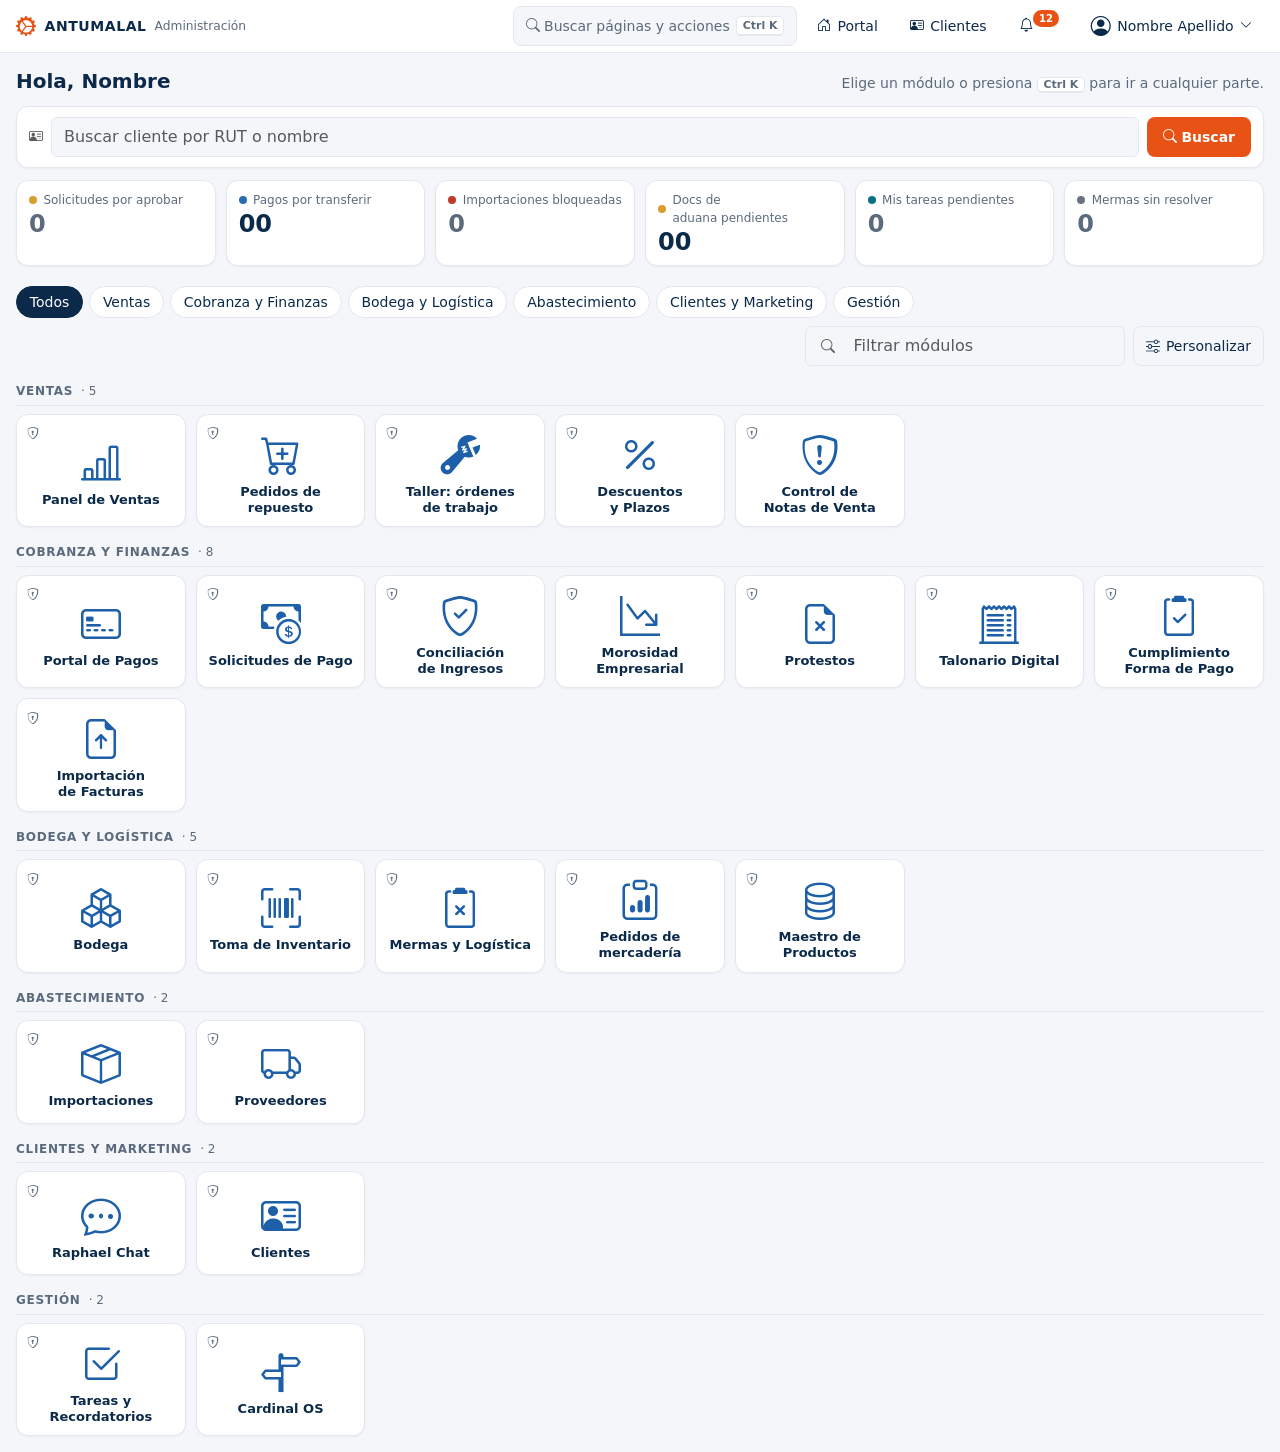
==== prototipo/index.html @ 9fba37b8 "Prototipo de rediseño del portal y prompt para desarrollo Co-Authored-By: Claude Sonnet 5.5 <noreply" ====
<!DOCTYPE html>
<html lang="es">
<head>
<meta charset="utf-8">
<meta name="viewport" content="width=device-width, initial-scale=1, viewport-fit=cover">
<meta name="theme-color" content="#0b2a4a">
<title>Portal · Propuesta de rediseño</title>
<link rel="stylesheet" href="https://cdn.jsdelivr.net/npm/bootstrap@5.3.3/dist/css/bootstrap.min.css">
<link rel="stylesheet" href="https://cdn.jsdelivr.net/npm/bootstrap-icons@1.11.3/font/bootstrap-icons.min.css">
<style>
/* ============ Tokens ============ */
:root{
  --ant-navy:#0b2a4a;        /* texto fuerte / marca */
  --ant-blue:#1d5fa8;        /* iconos de módulo y enlaces */
  --ant-accent:#e85215;      /* única acción primaria (naranja de la casa) */
  --ant-bg:#f4f6f9;
  --ant-surface:#fff;
  --ant-line:#e3e8ee;
  --ant-muted:#5b6b7d;
  --ant-r-s:8px; --ant-r-m:12px;
  --ant-shadow:0 1px 2px rgba(11,42,74,.05);
  --ant-shadow-hover:0 4px 14px rgba(11,42,74,.10);
}
@media (prefers-color-scheme:dark){
  :root:not([data-bs-theme="light"]){
    --ant-navy:#e8eef6; --ant-blue:#6aa8ee; --ant-bg:#0a1626; --ant-surface:#10233a;
    --ant-line:#1f3550; --ant-muted:#93a6bc; --ant-shadow:none; --ant-shadow-hover:0 4px 14px rgba(0,0,0,.4);
  }
}
html{color-scheme:light dark}
body{background:var(--ant-bg);color:var(--ant-navy);font-size:14px;
  padding-inline:env(safe-area-inset-left) env(safe-area-inset-right);
  padding-bottom:env(safe-area-inset-bottom)}
h1,h2,h3,.titulo{text-wrap:balance}
p{text-wrap:pretty}
.num,.kpi-valor,td.num,th.num{font-variant-numeric:tabular-nums}
a{color:var(--ant-blue)}

/* ============ Header (claro y bajo, sin bloque oscuro gigante) ============ */
.top{position:sticky;top:0;z-index:30;background:var(--ant-surface);border-bottom:1px solid var(--ant-line);
  padding-top:env(safe-area-inset-top)}
.top-in{display:flex;align-items:center;gap:.5rem;height:52px;max-width:1280px;margin:auto;padding-inline:16px}
.marca{font-weight:800;letter-spacing:.04em;color:var(--ant-navy);text-decoration:none;display:flex;align-items:center;gap:.5rem}
.marca i{color:var(--ant-accent);font-size:1.25rem}
.marca small{font-weight:500;letter-spacing:0;color:var(--ant-muted)}
.btn-ghost,.btn-accent{white-space:nowrap}
.btn-ghost{display:inline-flex;align-items:center;gap:.4rem;min-height:40px;padding:0 .75rem;border:0;background:transparent;
  color:var(--ant-navy);border-radius:var(--ant-r-s);text-decoration:none;font-weight:500}
.btn-ghost:hover{background:color-mix(in srgb,var(--ant-blue) 10%,transparent)}
.btn-borde{border:1px solid var(--ant-line)}
.btn-cmd{border:1px solid var(--ant-line);color:var(--ant-muted);background:var(--ant-bg);min-width:200px;justify-content:space-between}
kbd{background:var(--ant-surface);color:var(--ant-muted);border:1px solid var(--ant-line);border-bottom-width:2px;
  border-radius:5px;padding:0 .35rem;font:600 11px/1.6 system-ui;box-shadow:none}
.badge-n{background:var(--ant-accent);color:#fff;border-radius:99px;font-size:10px;font-weight:700;padding:1px 6px;margin-left:-6px;position:relative;top:-8px}

.wrap{max-width:1280px;margin:auto;padding:16px}
.saludo{display:flex;flex-wrap:wrap;align-items:baseline;justify-content:space-between;gap:.5rem;margin-bottom:12px}
.saludo h1{font-size:1.25rem;font-weight:700;margin:0}
.saludo p{margin:0;color:var(--ant-muted)}

/* ============ Superficies ============ */
.panel{background:var(--ant-surface);border:1px solid var(--ant-line);border-radius:var(--ant-r-m);box-shadow:var(--ant-shadow)}
.buscador{display:flex;gap:.5rem;padding:10px 12px;align-items:center}
.buscador .form-control,.campo{border:1px solid var(--ant-line);background:var(--ant-bg);color:var(--ant-navy);min-height:40px;box-shadow:none}
.btn-accent{background:var(--ant-accent);border:0;color:#fff;font-weight:600;min-height:40px;padding:0 1rem;border-radius:var(--ant-r-s)}
.btn-accent:hover{filter:brightness(.93);color:#fff}
.btn-accent:disabled{opacity:.6}

/* ============ KPI compactos ============ */
.kpis{display:grid;grid-template-columns:repeat(auto-fit,minmax(150px,1fr));gap:10px;margin:12px 0 20px}
.kpi{padding:10px 12px;display:flex;flex-direction:column;gap:2px;text-decoration:none;color:inherit}
a.kpi:hover{box-shadow:var(--ant-shadow-hover)}
.kpi-t{font-size:12px;color:var(--ant-muted);display:flex;align-items:center;gap:.4rem;text-wrap:balance}
.kpi-t::before{content:"";width:8px;height:8px;border-radius:50%;background:var(--c,var(--ant-blue));flex:none}
.kpi-valor{font-size:1.5rem;font-weight:700;line-height:1.1}
.kpi.cero .kpi-valor{color:var(--ant-muted);font-weight:600}

/* ============ Módulos agrupados ============ */
.mod-barra{display:flex;flex-wrap:wrap;gap:.5rem;align-items:center;justify-content:space-between;margin-bottom:8px}
.chips{display:flex;gap:6px;flex-wrap:wrap}
.chip{border:1px solid var(--ant-line);background:var(--ant-surface);color:var(--ant-navy);border-radius:99px;min-height:32px;padding:0 .8rem;font-weight:500}
.chip[aria-pressed="true"]{background:var(--ant-navy);color:var(--ant-surface);border-color:var(--ant-navy)}
.grupo{margin-top:18px}
.grupo-h{display:flex;align-items:center;gap:.5rem;font-size:12px;font-weight:700;letter-spacing:.06em;text-transform:uppercase;
  color:var(--ant-muted);margin:0 0 8px;padding-bottom:6px;border-bottom:1px solid var(--ant-line)}
.grupo-h .n{font-weight:500;letter-spacing:0;text-transform:none}
.grid-mod{display:grid;grid-template-columns:repeat(auto-fill,minmax(148px,1fr));gap:10px}
.mod{position:relative;background:var(--ant-surface);border:1px solid var(--ant-line);border-radius:var(--ant-r-m);
  corner-shape:squircle;
  min-height:104px;display:flex;flex-direction:column;align-items:center;justify-content:center;gap:8px;padding:12px 10px 10px;
  text-align:center;box-shadow:var(--ant-shadow);transition:box-shadow .18s,border-color .18s,transform .18s}
.mod:hover,.mod:focus-within{box-shadow:var(--ant-shadow-hover);border-color:color-mix(in srgb,var(--ant-blue) 40%,var(--ant-line))}
.mod:hover{transform:translateY(-1px)}
.mod-icono{font-size:2.5rem;line-height:1;color:var(--ant-blue)}   /* sin fondo azul: el icono ES el color */
.mod-nombre{font-weight:600;font-size:13px;line-height:1.25;color:var(--ant-navy);text-decoration:none;text-wrap:balance}
.mod-nombre::after{content:"";position:absolute;inset:0;border-radius:inherit}  /* toda la tarjeta es enlace */
.mod-nivel,.mod-fijo{position:absolute;top:10px;left:10px;font-size:12px;color:var(--ant-muted)}
.mod-fijo{color:var(--ant-accent)}
.mod-mas{position:absolute;top:0;right:0;z-index:2;min-width:44px;min-height:44px;display:grid;place-items:center;border:0;background:none;
  color:var(--ant-muted);border-radius:var(--ant-r-s);opacity:0;transition:opacity .15s}
.mod:hover .mod-mas,.mod:focus-within .mod-mas,.mod-mas[aria-expanded="true"]{opacity:1}
@media (hover:none){.mod-mas{opacity:1}}
.mod-mas:hover{background:color-mix(in srgb,var(--ant-blue) 10%,transparent);color:var(--ant-navy)}
.dropdown-menu{--bs-dropdown-border-color:var(--ant-line);--bs-dropdown-bg:var(--ant-surface);--bs-dropdown-link-color:var(--ant-navy);
  --bs-dropdown-link-hover-bg:color-mix(in srgb,var(--ant-blue) 10%,transparent);--bs-dropdown-link-hover-color:var(--ant-navy);
  --bs-dropdown-border-radius:var(--ant-r-m);--bs-dropdown-padding-y:.35rem;font-size:13px;box-shadow:var(--ant-shadow-hover)}
.dropdown-item{display:flex;align-items:center;gap:.5rem;min-height:36px;border-radius:6px;margin-inline:.25rem;width:auto}
.dropdown-item i{color:var(--ant-blue)}
.sin-res{padding:24px;text-align:center;color:var(--ant-muted)}

/* ============ Pantalla interna (Panel de ventas) ============ */
.shell{display:grid;grid-template-columns:232px minmax(0,1fr);gap:16px;align-items:start}
.lateral{position:sticky;top:68px;padding:8px;max-height:calc(100vh - 84px);overflow:auto}
.lateral details{border-bottom:1px solid var(--ant-line);padding:2px 0}
.lateral details:last-child{border:0}
.lateral summary{list-style:none;cursor:pointer;display:flex;align-items:center;justify-content:space-between;min-height:36px;padding:0 8px;
  font-size:11px;font-weight:700;letter-spacing:.06em;text-transform:uppercase;color:var(--ant-muted);border-radius:6px}
.lateral summary::-webkit-details-marker{display:none}
.lateral summary::after{content:"\F282";font-family:bootstrap-icons;transition:transform .2s}
.lateral details[open] summary::after{transform:rotate(180deg)}
.lateral a{display:flex;align-items:center;gap:.5rem;min-height:36px;padding:0 8px;border-radius:6px;color:var(--ant-navy);text-decoration:none}
.lateral a i{color:var(--ant-blue)}
.lateral a:hover{background:color-mix(in srgb,var(--ant-blue) 8%,transparent)}
.lateral a[aria-current="page"]{background:color-mix(in srgb,var(--ant-blue) 14%,transparent);font-weight:600}
.migas{display:flex;align-items:center;gap:.4rem;color:var(--ant-muted);font-size:13px;margin-bottom:8px}
.pestanas{display:flex;gap:2px;border-bottom:1px solid var(--ant-line);margin-bottom:12px;align-items:center}  /* sin scroll lateral: lo que no cabe va a "Más" */
.pestanas a,.pestanas button{border:0;background:none;padding:0 .9rem;min-height:40px;display:flex;align-items:center;color:var(--ant-muted);
  text-decoration:none;font-weight:500;border-bottom:2px solid transparent;margin-bottom:-1px}
.pestanas a[aria-current="page"]{color:var(--ant-navy);border-color:var(--ant-accent);font-weight:600}
.filtros{display:grid;grid-template-columns:repeat(auto-fit,minmax(150px,1fr));gap:10px;padding:12px;margin-bottom:12px}
.filtros label{font-size:12px;color:var(--ant-muted);margin-bottom:2px}
.filtros .form-select{min-height:38px;border-color:var(--ant-line);background-color:var(--ant-bg);color:var(--ant-navy);box-shadow:none;font-size:13px}
.tabla-wrap{overflow:auto}
table.t{width:100%;border-collapse:collapse}
.t th{font-size:11px;letter-spacing:.05em;text-transform:uppercase;color:var(--ant-muted);font-weight:600;padding:10px 12px;
  border-bottom:1px solid var(--ant-line);white-space:nowrap;background:var(--ant-surface)}
.t td{padding:10px 12px;border-bottom:1px solid var(--ant-line)}
.t tr:last-child td{border:0}
.t .num{text-align:right}
.estado{font-size:12px;font-weight:600;padding:2px 8px;border-radius:99px;background:color-mix(in srgb,var(--c) 14%,transparent);color:var(--c)}

/* ============ Skeleton (solo si tarda >300 ms; misma tabla, mismas columnas) ============ */
.sk-b{height:1em;border-radius:6px;background:linear-gradient(90deg,var(--ant-line),color-mix(in srgb,var(--ant-line) 50%,var(--ant-surface)),var(--ant-line));
  background-size:200% 100%;animation:sk 1.2s linear infinite}
@keyframes sk{to{background-position:-200% 0}}

/* ============ Command menu ============ */
dialog.cmd{border:1px solid var(--ant-line);border-radius:var(--ant-r-m);padding:0;width:min(560px,calc(100vw - 24px));margin:12vh auto 0;
  background:var(--ant-surface);color:var(--ant-navy);box-shadow:0 20px 60px rgba(0,0,0,.25)}
dialog.cmd::backdrop{background:rgba(5,15,28,.45)}
.cmd input{width:100%;border:0;border-bottom:1px solid var(--ant-line);padding:14px 16px;font-size:15px;background:transparent;color:inherit;outline:none}
.cmd ul{list-style:none;margin:0;padding:6px;max-height:50vh;overflow:auto}
.cmd li{display:flex;align-items:center;gap:.6rem;min-height:40px;padding:0 10px;border-radius:8px;cursor:pointer}
.cmd li i{color:var(--ant-blue);font-size:1.1rem}
.cmd li small{margin-left:auto;color:var(--ant-muted)}
.cmd li[aria-selected="true"]{background:color-mix(in srgb,var(--ant-blue) 14%,transparent)}
.cmd-pie{display:flex;gap:12px;padding:8px 14px;border-top:1px solid var(--ant-line);color:var(--ant-muted);font-size:12px}

/* ============ Toast con deshacer ============ */
#toasts{position:fixed;left:50%;transform:translateX(-50%);bottom:calc(16px + env(safe-area-inset-bottom));z-index:60;display:grid;gap:8px}
.toast-u{display:flex;align-items:center;gap:12px;background:#0b2a4a;color:#fff;padding:8px 8px 8px 16px;border-radius:var(--ant-r-m);
  box-shadow:0 8px 24px rgba(0,0,0,.25);animation:in .2s ease-out}
.toast-u button{border:0;background:none;color:#ffb48f;font-weight:700;min-height:40px;padding:0 .8rem;border-radius:8px}
.toast-u button:hover{background:rgba(255,255,255,.1)}
@keyframes in{from{opacity:0;transform:translateY(8px)}}

.vista[hidden]{display:none}
@view-transition{navigation:auto}
::view-transition-group(*){animation-duration:.2s}
:focus-visible{outline:3px solid color-mix(in srgb,var(--ant-accent) 70%,transparent);outline-offset:2px}
.skip{position:absolute;left:-999px}.skip:focus{left:8px;top:8px;z-index:99;background:#fff;padding:8px}

@media (max-width:860px){
  .shell{grid-template-columns:1fr}
  .lateral{position:static;max-height:none}
  .btn-cmd{min-width:0}.btn-cmd .txt,.btn-cmd kbd,.hide-sm,.solo-desk{display:none}
  .top-in{gap:0;padding-inline:8px}.btn-ghost{padding:0 .6rem}
}
@media (prefers-reduced-motion:reduce){
  *,*::before,*::after{animation:none!important;transition:none!important}
  ::view-transition-group(*),::view-transition-old(*),::view-transition-new(*){animation:none!important}
}
</style>
</head>
<body>
<a class="skip" href="#main">Saltar al contenido</a>

<header class="top">
  <div class="top-in">
    <a class="marca" href="#portal" data-ir="portal"><i class="bi bi-gear-wide-connected"></i> ANTUMALAL <small class="hide-sm">Administración</small></a>
    <span class="flex-grow-1"></span>
    <button class="btn-ghost btn-cmd" id="abrirCmd" aria-haspopup="dialog">
      <span><i class="bi bi-search"></i> <span class="txt">Buscar páginas y acciones</span></span>
      <kbd data-atajo="K"></kbd>
    </button>
    <a class="btn-ghost solo-desk" href="#portal" data-ir="portal" title="Portal"><i class="bi bi-house-door"></i><span class="hide-sm">Portal</span></a>
    <a class="btn-ghost" href="#clientes" data-ir="clientes" title="Clientes"><i class="bi bi-person-vcard"></i><span class="hide-sm">Clientes</span></a>
    <button class="btn-ghost" aria-label="Notificaciones, 12 sin leer"><i class="bi bi-bell"></i><span class="badge-n">12</span></button>
    <div class="dropdown">
      <button class="btn-ghost" data-bs-toggle="dropdown" aria-label="Menú de usuario"><i class="bi bi-person-circle fs-5"></i><span class="hide-sm">Nombre Apellido</span><i class="bi bi-chevron-down small"></i></button>
      <ul class="dropdown-menu dropdown-menu-end">
        <li><a class="dropdown-item" href="#"><i class="bi bi-sliders"></i>Personalizar portal</a></li>
        <li><a class="dropdown-item" href="#"><i class="bi bi-question-circle"></i>Guía</a></li>
        <li><hr class="dropdown-divider"></li>
        <li><a class="dropdown-item" href="#"><i class="bi bi-box-arrow-right"></i>Cerrar sesión</a></li>
      </ul>
    </div>
  </div>
</header>

<main id="main" class="wrap">

<!-- =================== VISTA 1: PORTAL =================== -->
<section class="vista" id="v-portal" aria-label="Portal">
  <div class="saludo">
    <h1>Hola, Nombre</h1>
    <p class="hide-sm">Elige un módulo o presiona <kbd data-atajo="K"></kbd> para ir a cualquier parte.</p>
  </div>

  <form class="panel buscador" role="search" id="formCliente">
    <i class="bi bi-person-vcard text-muted"></i>
    <input class="form-control" type="search" placeholder="Buscar cliente por RUT o nombre" aria-label="Buscar cliente" autocomplete="off">
    <button class="btn-accent" type="submit"><i class="bi bi-search me-1"></i>Buscar</button>
  </form>

  <div class="kpis" aria-label="Pendientes del día">
    <a class="panel kpi cero" href="#" style="--c:#d69e2e"><span class="kpi-t">Solicitudes por aprobar</span><span class="kpi-valor num">0</span></a>
    <a class="panel kpi" href="#" style="--c:#2b6cb0"><span class="kpi-t">Pagos por transferir</span><span class="kpi-valor num">00</span></a>
    <a class="panel kpi cero" href="#" style="--c:#c0392b"><span class="kpi-t">Importaciones bloqueadas</span><span class="kpi-valor num">0</span></a>
    <a class="panel kpi" href="#" style="--c:#d69e2e"><span class="kpi-t">Docs de aduana pendientes</span><span class="kpi-valor num">00</span></a>
    <a class="panel kpi cero" href="#" style="--c:#0b7285"><span class="kpi-t">Mis tareas pendientes</span><span class="kpi-valor num">0</span></a>
    <a class="panel kpi cero" href="#" style="--c:#6b7280"><span class="kpi-t">Mermas sin resolver</span><span class="kpi-valor num">0</span></a>
  </div>

  <div class="mod-barra">
    <div class="chips" id="chips" role="group" aria-label="Filtrar por área"></div>
    <div class="d-flex gap-2 flex-grow-1 justify-content-end">
      <div class="position-relative" style="max-width:320px;flex:1">
        <i class="bi bi-search position-absolute top-50 translate-middle-y ms-3 text-muted"></i>
        <input id="qMod" type="search" class="form-control campo ps-5" placeholder="Filtrar módulos" aria-label="Filtrar módulos">
      </div>
      <button class="btn-ghost btn-borde"><i class="bi bi-sliders"></i><span class="hide-sm">Personalizar</span></button>
    </div>
  </div>
  <div id="grupos"></div>
  <p class="sin-res" id="sinRes" hidden>Ningún módulo coincide con tu búsqueda.</p>
</section>

<!-- =================== VISTA 2: PANEL DE VENTAS =================== -->
<section class="vista" id="v-ventas" aria-label="Panel de Ventas" hidden>
  <div class="shell">
    <nav class="panel lateral" aria-label="Pantallas de Ventas">
      <details open><summary>Vista</summary>
        <a href="#ventas" aria-current="page"><i class="bi bi-globe2"></i>Toda la empresa</a>
        <a href="#ventas"><i class="bi bi-truck"></i>Distribución</a>
        <a href="#ventas"><i class="bi bi-wrench"></i>Servicio</a>
      </details>
      <details open><summary>Seguimiento</summary>
        <a href="#ventas"><i class="bi bi-bar-chart-line"></i>Panel</a>
        <a href="#ventas"><i class="bi bi-flag"></i>Metas</a>
        <a href="#ventas"><i class="bi bi-lightning-charge"></i>Hoy</a>
        <a href="#ventas"><i class="bi bi-trophy"></i>Ranking de vendedores</a>
      </details>
      <details><summary>Análisis</summary>
        <a href="#ventas"><i class="bi bi-tags"></i>Marcas y familias</a>
        <a href="#ventas"><i class="bi bi-calendar3"></i>Mes a mes</a>
        <a href="#ventas"><i class="bi bi-droplet"></i>Lubricantes (litros)</a>
        <a href="#ventas"><i class="bi bi-list-ul"></i>Listado de productos</a>
      </details>
      <details><summary>Control</summary>
        <a href="#ventas"><i class="bi bi-calculator"></i>Cuadratura</a>
        <a href="#ventas"><i class="bi bi-receipt"></i>Facturas de servicio</a>
        <a href="#ventas"><i class="bi bi-file-earmark-text"></i>Informes diarios</a>
      </details>
      <details><summary>Administración</summary>
        <a href="#ventas"><i class="bi bi-bullseye"></i>Configurar metas</a>
        <a href="#ventas"><i class="bi bi-award"></i>Bonos por categoría</a>
      </details>
    </nav>

    <div>
      <div class="migas"><a href="#portal" data-ir="portal">Portal</a><i class="bi bi-chevron-right small"></i><span>Ventas</span><i class="bi bi-chevron-right small"></i><strong>Panel</strong></div>
      <div class="d-flex flex-wrap align-items-center justify-content-between gap-2 mb-2">
        <h1 class="h4 m-0">Panel de Ventas</h1>
        <div class="d-flex gap-2">
          <button class="btn-ghost btn-borde" id="btnRecargar"><i class="bi bi-arrow-repeat"></i>Actualizar</button>
          <button class="btn-ghost btn-borde"><i class="bi bi-download"></i>Exportar</button>
        </div>
      </div>
      <nav class="pestanas" aria-label="Secciones">
        <a href="#ventas" aria-current="page">Resumen</a><a href="#ventas">Por vendedor</a><a href="#ventas">Por sucursal</a>
        <div class="dropdown">
          <button data-bs-toggle="dropdown" aria-expanded="false">Más <i class="bi bi-chevron-down ms-1 small"></i></button>
          <ul class="dropdown-menu"><li><a class="dropdown-item" href="#">Mes a mes</a></li><li><a class="dropdown-item" href="#">Marcas</a></li><li><a class="dropdown-item" href="#">Informes</a></li></ul>
        </div>
      </nav>

      <form class="panel filtros" onsubmit="return false">
        <div><label for="f1">Año</label><select id="f1" class="form-select"><option>2026</option></select></div>
        <div><label for="f2">Mes</label><select id="f2" class="form-select"><option>Mes</option></select></div>
        <div><label for="f3">Sucursal</label><select id="f3" class="form-select"><option>Todas</option></select></div>
        <div><label for="f4">Vendedor</label><select id="f4" class="form-select"><option>Todos</option></select></div>
      </form>

      <div class="kpis" style="margin-top:0">
        <div class="panel kpi" style="--c:#2b6cb0"><span class="kpi-t">Venta del mes</span><span class="kpi-valor num">$ 000.000.000</span></div>
        <div class="panel kpi" style="--c:#198754"><span class="kpi-t">Meta cumplida</span><span class="kpi-valor num">00,0 %</span></div>
        <div class="panel kpi" style="--c:#d69e2e"><span class="kpi-t">Documentos</span><span class="kpi-valor num">0.000</span></div>
        <div class="panel kpi" style="--c:#6b7280"><span class="kpi-t">Ticket promedio</span><span class="kpi-valor num">$ 000.000</span></div>
      </div>

      <div class="panel tabla-wrap" id="tablaVentas" aria-busy="false">
        <table class="t">
          <caption class="visually-hidden">Ventas por vendedor (datos de ejemplo)</caption>
          <thead><tr><th scope="col">Vendedor</th><th scope="col">Sucursal</th><th scope="col">Estado</th><th class="num" scope="col">Venta</th><th class="num" scope="col">Meta</th><th class="num" scope="col">Cumpl.</th><th scope="col"><span class="visually-hidden">Acciones</span></th></tr></thead>
          <tbody id="tbody"></tbody>
        </table>
      </div>
    </div>
  </div>
</section>

<!-- =================== VISTA 3: CLIENTES (referencia) =================== -->
<section class="vista" id="v-clientes" hidden>
  <div class="migas"><a href="#portal" data-ir="portal">Portal</a><i class="bi bi-chevron-right small"></i><strong>Clientes</strong></div>
  <h1 class="h4">Clientes</h1>
  <p class="text-muted">Pantalla de referencia: aplicaría los mismos patrones (filtros en una fila, tabla con números tabulares, menú «Más», skeleton).</p>
</section>
</main>

<dialog class="cmd" id="cmd" aria-label="Buscar páginas y acciones">
  <input id="cmdQ" type="text" role="combobox" aria-expanded="true" aria-controls="cmdLista" aria-autocomplete="list" placeholder="Escribe una página o acción…" autocomplete="off">
  <ul id="cmdLista" role="listbox"></ul>
  <div class="cmd-pie"><span><kbd>↑</kbd> <kbd>↓</kbd> navegar</span><span><kbd>↵</kbd> abrir</span><span><kbd>Esc</kbd> cerrar</span></div>
</dialog>
<div id="toasts" role="status" aria-live="polite"></div>

<script src="https://cdn.jsdelivr.net/npm/bootstrap@5.3.3/dist/js/bootstrap.bundle.min.js"></script>
<script>
(function(){
'use strict';
const reduce = matchMedia('(prefers-reduced-motion: reduce)').matches;
const esMac = /Mac|iPhone|iPad/.test(navigator.platform || navigator.userAgent);
const $ = (s, r=document) => r.querySelector(s);
const $$ = (s, r=document) => [...r.querySelectorAll(s)];
const safe = (fn) => { try { return fn(); } catch(e) { return null; } };

/* ---- Datos de ejemplo (los nombres de módulo son la estructura; todo lo demás es ficticio) ---- */
const GRUPOS = [
  {id:'ventas', nombre:'Ventas', mods:[
    ['Panel de Ventas','bar-chart-line','#ventas'],['Pedidos de repuesto','cart-plus'],['Taller: órdenes de trabajo','wrench-adjustable'],
    ['Descuentos y Plazos','percent'],['Control de Notas de Venta','shield-exclamation']]},
  {id:'cobranza', nombre:'Cobranza y Finanzas', mods:[
    ['Portal de Pagos','credit-card-2-front'],['Solicitudes de Pago','cash-coin'],['Conciliación de Ingresos','shield-check'],
    ['Morosidad Empresarial','graph-down-arrow'],['Protestos','file-earmark-x'],['Talonario Digital','receipt-cutoff'],
    ['Cumplimiento Forma de Pago','clipboard2-check'],['Importación de Facturas','file-earmark-arrow-up']]},
  {id:'bodega', nombre:'Bodega y Logística', mods:[
    ['Bodega','boxes'],['Toma de Inventario','upc-scan'],['Mermas y Logística','clipboard2-x'],
    ['Pedidos de mercadería','clipboard-data'],['Maestro de Productos','database']]},
  {id:'abast', nombre:'Abastecimiento', mods:[['Importaciones','box-seam'],['Proveedores','truck']]},
  {id:'clientes', nombre:'Clientes y Marketing', mods:[['Raphael Chat','chat-dots'],['Clientes','person-vcard','#clientes']]},
  {id:'gestion', nombre:'Gestión', mods:[['Tareas y Recordatorios','check2-square'],['Cardinal OS','signpost-split']]}
];
const NOMBRES = ['Vendedor A','Vendedor B','Vendedor C','Vendedor D','Vendedor E','Vendedor F','Vendedor G','Vendedor H'];
const SUC = ['Sucursal 1','Sucursal 2','Sucursal 3'];
const ESTADOS = [['En meta','#198754'],['En riesgo','#b7791f'],['Bajo meta','#c0392b']];
const fmt = new Intl.NumberFormat('es-CL');

/* ---- Atajos: ⌘ en Mac, Ctrl en el resto ---- */
$$('[data-atajo]').forEach(k => k.textContent = (esMac ? '⌘' : 'Ctrl') + ' ' + k.dataset.atajo);

/* ---- Estado personal (fijados/ocultos); con backend sería una llamada con rollback ---- */
const store = {
  get(k, d){ const v = safe(() => JSON.parse(localStorage.getItem(k))); return v == null ? d : v; },
  set(k, v){ safe(() => localStorage.setItem(k, JSON.stringify(v))); }
};
let fijados = new Set(store.get('ant.fijados', []));
let ocultos = new Set(store.get('ant.ocultos', []));
const guardar = () => { store.set('ant.fijados',[...fijados]); store.set('ant.ocultos',[...ocultos]); };

/* ---- View transitions (<300 ms) con respaldo si el navegador no las tiene ---- */
function transicion(fn){
  if (!reduce && document.startViewTransition) document.startViewTransition(fn); else fn();
}

/* ---- Módulos agrupados ---- */
let filtroGrupo = 'todos', texto = '';
const norm = s => s.normalize('NFD').replace(/[̀-ͯ]/g,'').toLowerCase();

function tarjeta(g, m){
  const [nombre, icono, href] = m, key = g.id + ':' + nombre, fijo = fijados.has(key);
  return `<div class="mod">
    ${fijo ? '<i class="bi bi-pin-angle-fill mod-fijo" role="img" aria-label="Fijado"></i>' : '<i class="bi bi-shield-lock mod-nivel" role="img" aria-label="Solo administradores" title="Solo administradores"></i>'}
    <div class="dropdown">
      <button class="mod-mas" data-bs-toggle="dropdown" aria-label="Opciones de ${nombre}"><i class="bi bi-three-dots"></i></button>
      <ul class="dropdown-menu dropdown-menu-end">
        <li><button class="dropdown-item" data-acc="fijar" data-key="${key}"><i class="bi bi-pin-angle"></i>${fijo?'Quitar fijado':'Fijar primero'}</button></li>
        <li><button class="dropdown-item" data-acc="ayuda" data-key="${key}"><i class="bi bi-question-circle"></i>Qué hace</button></li>
        <li><button class="dropdown-item" data-acc="ocultar" data-key="${key}"><i class="bi bi-eye-slash"></i>Ocultar</button></li>
      </ul>
    </div>
    <i class="bi bi-${icono} mod-icono" aria-hidden="true"></i>
    <a class="mod-nombre" href="${href || '#'}" ${href ? 'data-ir="'+href.slice(1)+'"' : ''}>${nombre}</a>
  </div>`;
}
function renderModulos(){
  const q = norm(texto.trim()); let total = 0;
  $('#grupos').innerHTML = GRUPOS.map(g => {
    if (filtroGrupo !== 'todos' && filtroGrupo !== g.id) return '';
    const mods = g.mods.filter(m => !ocultos.has(g.id+':'+m[0]) && (!q || norm(m[0]).includes(q)))
      .sort((a,b) => fijados.has(g.id+':'+b[0]) - fijados.has(g.id+':'+a[0]));
    total += mods.length;
    if (!mods.length) return '';
    return `<section class="grupo" aria-labelledby="h-${g.id}">
      <h2 class="grupo-h" id="h-${g.id}">${g.nombre} <span class="n">· ${mods.length}</span></h2>
      <div class="grid-mod">${mods.map(m => tarjeta(g,m)).join('')}</div></section>`;
  }).join('');
  $('#sinRes').hidden = total > 0;
}
$('#chips').innerHTML = [['todos','Todos']].concat(GRUPOS.map(g=>[g.id,g.nombre])).map(([id,n]) =>
  `<button class="chip" data-g="${id}" aria-pressed="${id==='todos'}">${n}</button>`).join('');
$('#chips').addEventListener('click', e => {
  const b = e.target.closest('[data-g]'); if (!b) return;
  filtroGrupo = b.dataset.g;
  $$('#chips .chip').forEach(c => c.setAttribute('aria-pressed', c === b));
  transicion(renderModulos);
});
$('#qMod').addEventListener('input', e => { texto = e.target.value; renderModulos(); });

/* ---- Toast con Deshacer (6–8 s; el contenedor es role=status) ---- */
function toast(msg, onUndo, ms=8000){
  const t = document.createElement('div'); t.className = 'toast-u';
  const s = document.createElement('span'); s.textContent = msg; t.appendChild(s);
  let hecho = false;
  if (onUndo) {
    const b = document.createElement('button'); b.type = 'button'; b.textContent = 'Deshacer';
    b.onclick = () => { hecho = true; onUndo(); t.remove(); }; t.appendChild(b);
  }
  $('#toasts').appendChild(t); setTimeout(() => { if (!hecho) t.remove(); }, ms);
}

/* ---- Acciones de tarjeta: se aplican al instante (optimista) y se pueden deshacer; sin diálogo de confirmación ---- */
document.addEventListener('click', e => {
  const a = e.target.closest('[data-acc]'); if (!a) return;
  const key = a.dataset.key, nombre = key.split(':')[1];
  if (a.dataset.acc === 'fijar') {
    const antes = fijados.has(key);
    antes ? fijados.delete(key) : fijados.add(key);
    guardar(); renderModulos();
    toast(antes ? `«${nombre}» ya no está fijado` : `«${nombre}» fijado arriba`,
      () => { antes ? fijados.add(key) : fijados.delete(key); guardar(); renderModulos(); }, 6000);
  } else if (a.dataset.acc === 'ocultar') {
    ocultos.add(key); guardar(); renderModulos();
    toast(`«${nombre}» oculto de tu vista`, () => { ocultos.delete(key); guardar(); renderModulos(); });
  } else {
    toast(`${nombre}: aquí va la descripción del módulo (texto de ejemplo).`, null, 5000);
  }
});

/* ---- Vistas ---- */
function ir(nombre){
  if (!$('#v-'+nombre)) nombre = 'portal';
  transicion(() => {
    $$('.vista').forEach(v => v.hidden = v.id !== 'v-'+nombre);
    if (nombre === 'ventas') cargarVentas();
    scrollTo(0,0);
  });
}
document.addEventListener('click', e => {
  const l = e.target.closest('[data-ir]'); if (!l) return;
  e.preventDefault(); history.pushState(null,'','#'+l.dataset.ir); ir(l.dataset.ir);
});
addEventListener('popstate', () => ir(location.hash.slice(1) || 'portal'));

/* ---- Tabla: skeleton solo si la carga pasa de 300 ms, con las mismas columnas que la tabla real ---- */
function filas(skel){
  return NOMBRES.map((n,i) => {
    if (skel) return '<tr>' + [70,55,40,60,50,45].map((w,j) => `<td${j>2?' class="num"':''}><div class="sk-b" style="width:${w}%;margin-left:${j>2?'auto':'0'}"></div></td>`).join('') + '<td></td></tr>';
    const venta = 40e6 + ((i*7919)%30)*1.7e6, meta = 55e6, c = venta/meta*100, e = ESTADOS[c>=95?0:c>=80?1:2];
    return `<tr><td>${n}</td><td>${SUC[i%3]}</td><td><span class="estado" style="--c:${e[1]}">${e[0]}</span></td>
      <td class="num">$ ${fmt.format(Math.round(venta))}</td><td class="num">$ ${fmt.format(meta)}</td><td class="num">${c.toFixed(1).replace('.',',')} %</td>
      <td class="text-end"><button class="btn-ghost" aria-label="Ver detalle de ${n}"><i class="bi bi-chevron-right"></i></button></td></tr>`;
  }).join('');
}
let cargaId = 0;
function cargarVentas(){
  const id = ++cargaId, tb = $('#tbody'), cont = $('#tablaVentas');
  cont.setAttribute('aria-busy','true');
  const t = setTimeout(() => { if (id === cargaId) tb.innerHTML = filas(true); }, 300);
  setTimeout(() => { clearTimeout(t); if (id !== cargaId) return; tb.innerHTML = filas(false); cont.setAttribute('aria-busy','false'); }, 900);
}
$('#btnRecargar').onclick = cargarVentas;

/* ---- Envío: botón deshabilitado mientras corre + Idempotency-Key estable por intento de la acción ---- */
$('#formCliente').addEventListener('submit', e => {
  e.preventDefault(); const b = e.submitter, key = crypto.randomUUID();
  b.disabled = true;
  setTimeout(() => { b.disabled = false; toast('Búsqueda de ejemplo · Idempotency-Key ' + key.slice(0,8) + '…', null, 4000); }, 600);
});

/* ---- Command menu ---- */
const cmd = $('#cmd'), cq = $('#cmdQ'), cl = $('#cmdLista');
let items = [], sel = 0;
function todos(){
  const base = [['Ir al Portal','house-door','portal','Página'],['Ir a Panel de Ventas','bar-chart-line','ventas','Página'],['Ir a Clientes','person-vcard','clientes','Página']];
  const mods = GRUPOS.flatMap(g => g.mods.map(m => [m[0], m[1], (m[2]||'#portal').slice(1), g.nombre]));
  return base.concat(mods);
}
function pintarCmd(){
  const q = norm(cq.value.trim());
  items = todos().filter(i => !q || norm(i[0]).includes(q) || norm(i[3]).includes(q)).slice(0,30); sel = 0;
  cl.innerHTML = items.length ? items.map((i,n) => `<li role="option" id="op${n}" aria-selected="${n===0}" data-n="${n}"><i class="bi bi-${i[1]}"></i>${i[0]}<small>${i[3]}</small></li>`).join('')
    : '<li class="text-muted" role="option" aria-disabled="true">Sin resultados</li>';
  cq.setAttribute('aria-activedescendant', items.length ? 'op0' : '');
}
function marcar(n){
  if (!items.length) return; sel = (n + items.length) % items.length;
  $$('li', cl).forEach((li,i) => li.setAttribute('aria-selected', i === sel));
  cq.setAttribute('aria-activedescendant', 'op'+sel); $$('li', cl)[sel].scrollIntoView({block:'nearest'});
}
function elegir(n){ const i = items[n]; if (!i) return; cmd.close(); history.pushState(null,'','#'+i[2]); ir(i[2]); }
function abrirCmd(){ cq.value=''; pintarCmd(); cmd.showModal(); cq.focus(); }
$('#abrirCmd').onclick = abrirCmd;
cq.addEventListener('input', pintarCmd);
cq.addEventListener('keydown', e => {
  if (e.key === 'ArrowDown') { e.preventDefault(); marcar(sel+1); }
  else if (e.key === 'ArrowUp') { e.preventDefault(); marcar(sel-1); }
  else if (e.key === 'Enter') { e.preventDefault(); elegir(sel); }
});
cl.addEventListener('click', e => { const li = e.target.closest('li[data-n]'); if (li) elegir(+li.dataset.n); });
cmd.addEventListener('click', e => { if (e.target === cmd) cmd.close(); });

/* ---- Atajos globales: nunca se disparan mientras se escribe en un campo ---- */
const escribiendo = el => el && (/^(INPUT|TEXTAREA|SELECT)$/.test(el.tagName) || el.isContentEditable);
addEventListener('keydown', e => {
  if ((e.metaKey || e.ctrlKey) && e.key.toLowerCase() === 'k') { e.preventDefault(); cmd.open ? cmd.close() : abrirCmd(); return; }
  if (escribiendo(e.target) || e.metaKey || e.ctrlKey || e.altKey) return;
  if (e.key === '/') { e.preventDefault(); $('#qMod').focus(); }
});

renderModulos();
ir(location.hash.slice(1) || 'portal');
})();
</script>
</body>
</html>
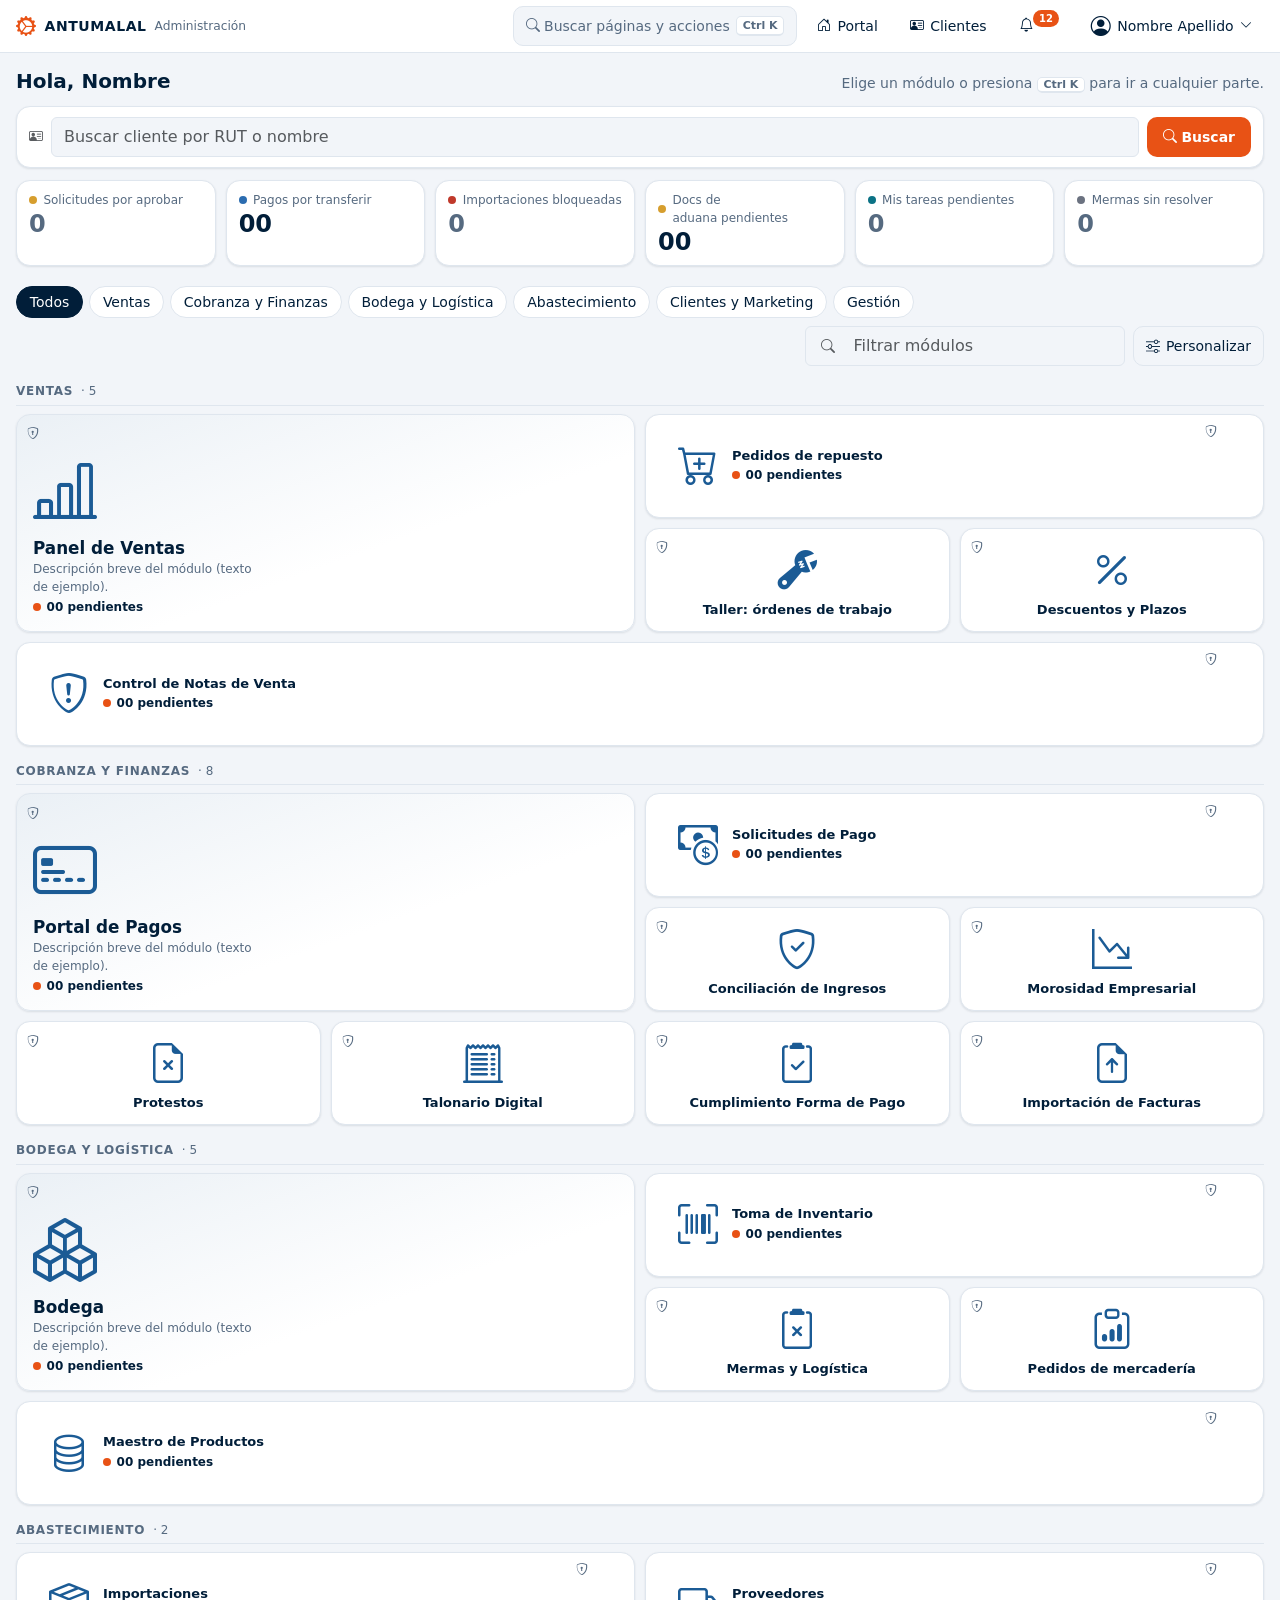
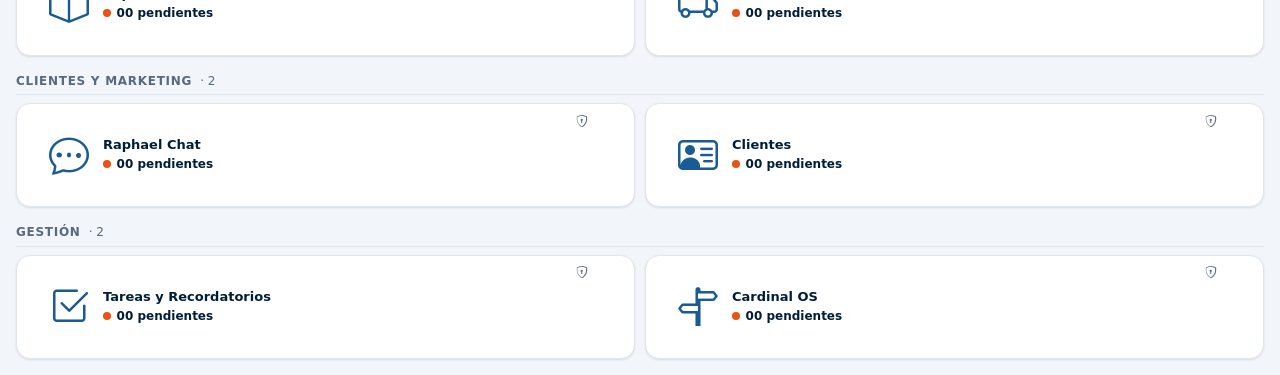
==== commit f2901e36: "Bento por grupo, menú ⋯ en esquina, tokens reales de app.css y prompt revisado contra el código Co-A" ====
--- a/prototipo/index.html
+++ b/prototipo/index.html
@@ -10,21 +10,22 @@
 <style>
 /* ============ Tokens ============ */
 :root{
-  --ant-navy:#0b2a4a;        /* texto fuerte / marca */
-  --ant-blue:#1d5fa8;        /* iconos de módulo y enlaces */
-  --ant-accent:#e85215;      /* única acción primaria (naranja de la casa) */
-  --ant-bg:#f4f6f9;
+  /* Mismos nombres y valores que ya tiene app.css (--ant-dark, --ant-accent, --ant-r-*, --ant-s*) */
+  --ant-navy:#011e39;        /* = --ant-tinta */
+  --ant-blue:#1b5b95;        /* = --imp-azul (ya existe): color de iconos y enlaces */
+  --ant-accent:#e85215;
+  --ant-bg:#f2f5f9;
   --ant-surface:#fff;
-  --ant-line:#e3e8ee;
-  --ant-muted:#5b6b7d;
-  --ant-r-s:8px; --ant-r-m:12px;
-  --ant-shadow:0 1px 2px rgba(11,42,74,.05);
-  --ant-shadow-hover:0 4px 14px rgba(11,42,74,.10);
+  --ant-line:#dfe6ee;
+  --ant-muted:#566a80;
+  --ant-r-s:10px; --ant-r-m:14px;
+  --ant-shadow:0 1px 2px rgba(1,30,57,.06),0 1px 3px rgba(1,30,57,.05);        /* = --ant-s1 */
+  --ant-shadow-hover:0 2px 6px rgba(1,30,57,.07),0 10px 28px rgba(1,30,57,.11); /* = --ant-s2 */
 }
 @media (prefers-color-scheme:dark){
   :root:not([data-bs-theme="light"]){
-    --ant-navy:#e8eef6; --ant-blue:#6aa8ee; --ant-bg:#0a1626; --ant-surface:#10233a;
-    --ant-line:#1f3550; --ant-muted:#93a6bc; --ant-shadow:none; --ant-shadow-hover:0 4px 14px rgba(0,0,0,.4);
+    --ant-navy:#dbe7f3; --ant-blue:#4d9bd8; --ant-bg:#0a1626; --ant-surface:#10233a;   /* --ant-celeste-oscuro */
+    --ant-line:#1f3550; --ant-muted:#93a6bc; --ant-shadow:0 1px 2px rgba(0,0,0,.35); --ant-shadow-hover:0 2px 6px rgba(0,0,0,.35),0 8px 20px rgba(0,0,0,.30);
   }
 }
 html{color-scheme:light dark}
@@ -84,18 +85,35 @@
 .grupo-h{display:flex;align-items:center;gap:.5rem;font-size:12px;font-weight:700;letter-spacing:.06em;text-transform:uppercase;
   color:var(--ant-muted);margin:0 0 8px;padding-bottom:6px;border-bottom:1px solid var(--ant-line)}
 .grupo-h .n{font-weight:500;letter-spacing:0;text-transform:none}
-.grid-mod{display:grid;grid-template-columns:repeat(auto-fill,minmax(148px,1fr));gap:10px}
+.grid-mod{display:grid;grid-template-columns:repeat(4,minmax(0,1fr));grid-auto-rows:104px;grid-auto-flow:dense;gap:10px}
+/* Bento de 4 columnas. El primer módulo del grupo (o el fijado) es la pieza grande 2×2. Con 4 o más módulos, el segundo es
+   una pieza ancha 2×1 y los dos siguientes 1×1: el bloque de 2 filas queda exacto, sin huecos. Los módulos que sobran siguen en filas de 4
+   y el último se estira para cerrar la fila (.llena). Con 1–2 módulos: piezas anchas 2×1 en una sola fila (compacto); con 3: una grande y dos anchas.
+   Con búsqueda activa todo vuelve a 1×1 para leer resultados sin saltos. */
+.grid-mod.bento .mod.hero{grid-column:span 2;grid-row:span 2;align-items:flex-start;justify-content:flex-end;text-align:left;padding:38px 16px 14px;gap:6px;
+  background:linear-gradient(160deg,color-mix(in srgb,var(--ant-blue) 9%,var(--ant-surface)),var(--ant-surface) 60%)}
+.grid-mod.bento .mod.hero .mod-icono{font-size:4rem;margin-bottom:auto}
+.grid-mod.bento .mod.hero .mod-nombre{font-size:1.05rem}
+.grid-mod.bento .mod.ancho{grid-column:span 2;flex-direction:row;justify-content:flex-start;text-align:left;gap:14px;padding:12px 44px 12px 18px}
+.grid-mod.bento .mod.ancho .mod-nivel,.grid-mod.bento .mod.ancho .mod-fijo{top:8px;left:auto;right:46px}
+.mod-desc,.mod-dato{display:none;margin:0;font-size:12px;color:var(--ant-muted)}
+.mod.hero .mod-desc{display:block;max-width:34ch}
+.mod.hero .mod-dato,.mod.ancho .mod-dato{display:inline-flex;align-items:center;gap:.35rem;font-weight:600;color:var(--ant-navy);font-variant-numeric:tabular-nums}
+.mod-dato::before{content:"";width:8px;height:8px;border-radius:50%;background:var(--ant-accent)}
+.mod.ancho .mod-texto{display:flex;flex-direction:column;gap:2px}
+.mod.ancho .mod-icono{font-size:2.5rem}
 .mod{position:relative;background:var(--ant-surface);border:1px solid var(--ant-line);border-radius:var(--ant-r-m);
   corner-shape:squircle;
   min-height:104px;display:flex;flex-direction:column;align-items:center;justify-content:center;gap:8px;padding:12px 10px 10px;
   text-align:center;box-shadow:var(--ant-shadow);transition:box-shadow .18s,border-color .18s,transform .18s}
 .mod:hover,.mod:focus-within{box-shadow:var(--ant-shadow-hover);border-color:color-mix(in srgb,var(--ant-blue) 40%,var(--ant-line))}
-.mod:hover{transform:translateY(-1px)}
+.mod:hover{transform:translateY(-1px)}  /* antes -3px + sombra grande */
 .mod-icono{font-size:2.5rem;line-height:1;color:var(--ant-blue)}   /* sin fondo azul: el icono ES el color */
 .mod-nombre{font-weight:600;font-size:13px;line-height:1.25;color:var(--ant-navy);text-decoration:none;text-wrap:balance}
 .mod-nombre::after{content:"";position:absolute;inset:0;border-radius:inherit}  /* toda la tarjeta es enlace */
 .mod-nivel,.mod-fijo{position:absolute;top:10px;left:10px;font-size:12px;color:var(--ant-muted)}
 .mod-fijo{color:var(--ant-accent)}
+.mod>.dropdown{position:static}  /* Bootstrap pone position:relative y el ⋯ quedaba centrado sobre el icono */
 .mod-mas{position:absolute;top:0;right:0;z-index:2;min-width:44px;min-height:44px;display:grid;place-items:center;border:0;background:none;
   color:var(--ant-muted);border-radius:var(--ant-r-s);opacity:0;transition:opacity .15s}
 .mod:hover .mod-mas,.mod:focus-within .mod-mas,.mod-mas[aria-expanded="true"]{opacity:1}
@@ -170,6 +188,16 @@
 :focus-visible{outline:3px solid color-mix(in srgb,var(--ant-accent) 70%,transparent);outline-offset:2px}
 .skip{position:absolute;left:-999px}.skip:focus{left:8px;top:8px;z-index:99;background:#fff;padding:8px}
 
+@media (min-width:861px){.grid-mod.bento .mod.llena{grid-column:span var(--llena,2)}}
+@media (max-width:860px){
+  .grid-mod{grid-template-columns:repeat(2,minmax(0,1fr))}
+  .grid-mod.bento .mod.hero{grid-column:span 2;grid-row:span 1;flex-direction:row;align-items:center;justify-content:flex-start;padding:12px 44px 12px 18px;gap:14px}
+  .grid-mod.bento .mod.hero .mod-icono{font-size:3rem;margin:0}
+  .grid-mod.bento .mod.hero .mod-desc{display:none}
+  .grid-mod.bento .mod.hero .mod-texto{display:flex;flex-direction:column;gap:2px}
+  .grid-mod.bento .mod.ancho{grid-column:span 2}
+  .grid-mod.bento .mod.hero .mod-nivel,.grid-mod.bento .mod.hero .mod-fijo{top:8px;left:auto;right:46px}
+}
 @media (max-width:860px){
   .shell{grid-template-columns:1fr}
   .lateral{position:static;max-height:none}
@@ -387,9 +415,9 @@
 let filtroGrupo = 'todos', texto = '';
 const norm = s => s.normalize('NFD').replace(/[̀-ͯ]/g,'').toLowerCase();
 
-function tarjeta(g, m){
+function tarjeta(g, m, forma){
   const [nombre, icono, href] = m, key = g.id + ':' + nombre, fijo = fijados.has(key);
-  return `<div class="mod">
+  return `<div class="mod ${forma || ''}">
     ${fijo ? '<i class="bi bi-pin-angle-fill mod-fijo" role="img" aria-label="Fijado"></i>' : '<i class="bi bi-shield-lock mod-nivel" role="img" aria-label="Solo administradores" title="Solo administradores"></i>'}
     <div class="dropdown">
       <button class="mod-mas" data-bs-toggle="dropdown" aria-label="Opciones de ${nombre}"><i class="bi bi-three-dots"></i></button>
@@ -400,8 +428,21 @@
       </ul>
     </div>
     <i class="bi bi-${icono} mod-icono" aria-hidden="true"></i>
-    <a class="mod-nombre" href="${href || '#'}" ${href ? 'data-ir="'+href.slice(1)+'"' : ''}>${nombre}</a>
+    <span class="mod-texto">
+      <a class="mod-nombre" href="${href || '#'}" ${href ? 'data-ir="'+href.slice(1)+'"' : ''}>${nombre}</a>
+      <p class="mod-desc">Descripción breve del módulo (texto de ejemplo).</p>
+      <span class="mod-dato">00 pendientes</span>
+    </span>
   </div>`;
+}
+/* Forma bento de cada pieza según cuántos módulos tiene el grupo (ver comentario del CSS) */
+function formaBento(i, n){
+  if (n <= 3 && i > 0 || n <= 2) return 'ancho';
+  if (i === 0) return 'hero';
+  if (i === 1) return 'ancho';
+  const extra = n - 4, resto = extra % 4;
+  if (i === n - 1 && resto) return 'ancho llena" style="--llena:' + (4 - resto + 1);
+  return '';
 }
 function renderModulos(){
   const q = norm(texto.trim()); let total = 0;
@@ -413,7 +454,7 @@
     if (!mods.length) return '';
     return `<section class="grupo" aria-labelledby="h-${g.id}">
       <h2 class="grupo-h" id="h-${g.id}">${g.nombre} <span class="n">· ${mods.length}</span></h2>
-      <div class="grid-mod">${mods.map(m => tarjeta(g,m)).join('')}</div></section>`;
+      <div class="grid-mod${q ? '' : ' bento'}">${mods.map((m,i) => tarjeta(g, m, q ? "" : formaBento(i, mods.length))).join('')}</div></section>`;
   }).join('');
   $('#sinRes').hidden = total > 0;
 }
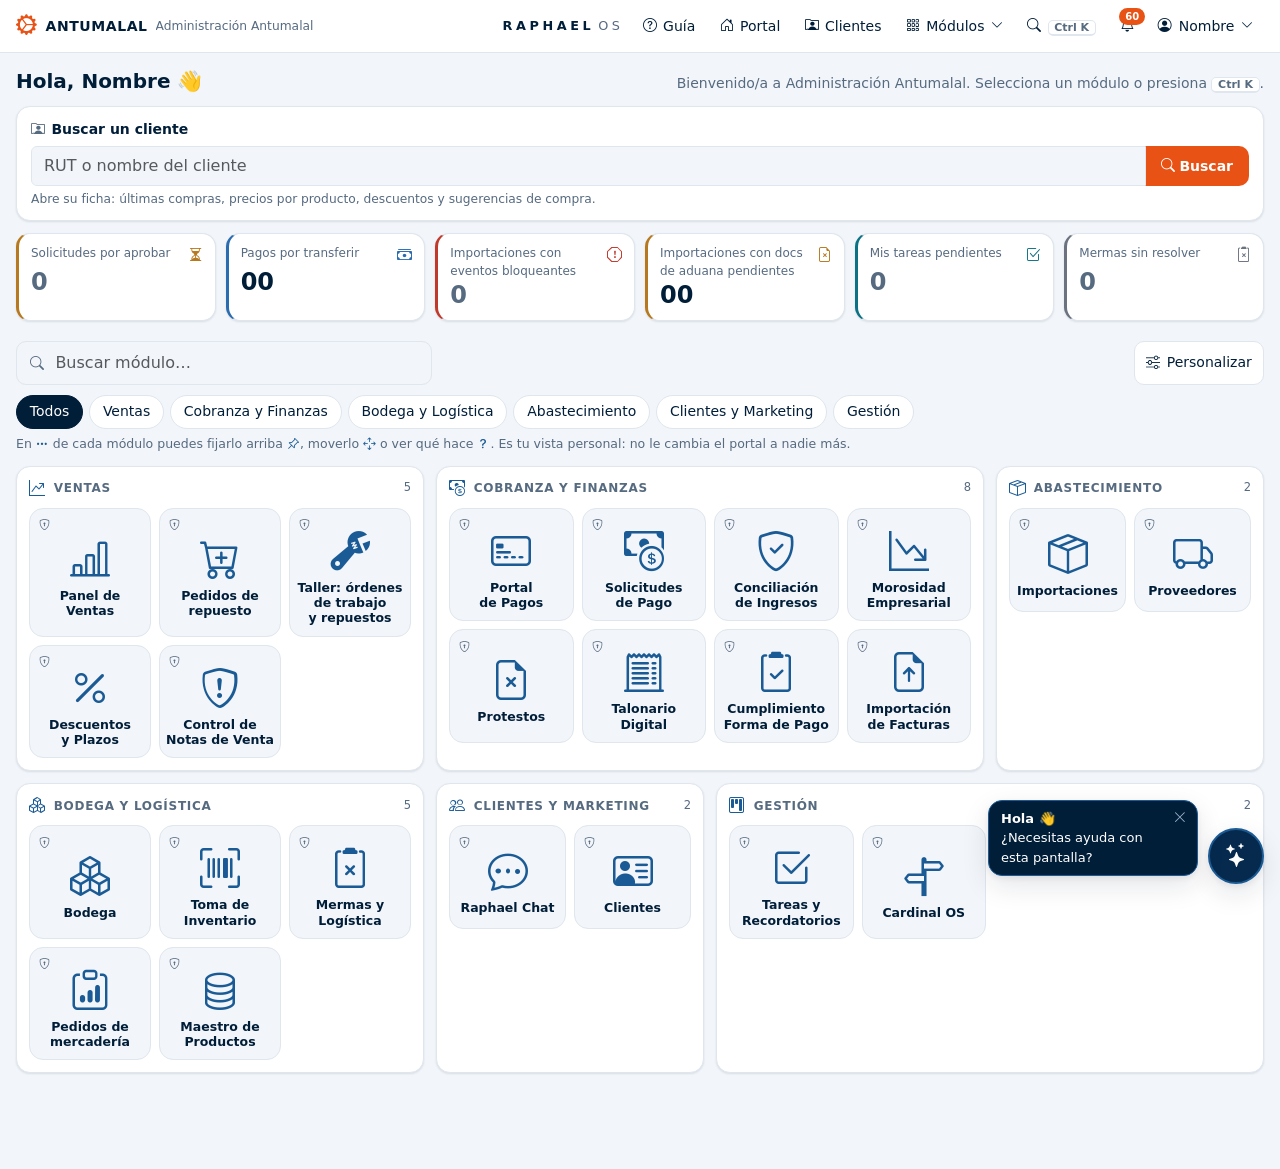
==== commit eece8d96: "Prototipo v2: portal fiel con bento de grupos, ventas, clientes y portal de pagos; prompt actualizad" ====
--- a/prototipo/index.html
+++ b/prototipo/index.html
@@ -3,209 +3,254 @@
 <head>
 <meta charset="utf-8">
 <meta name="viewport" content="width=device-width, initial-scale=1, viewport-fit=cover">
-<meta name="theme-color" content="#0b2a4a">
+<meta name="theme-color" content="#f2f5f9">
 <title>Portal · Propuesta de rediseño</title>
 <link rel="stylesheet" href="https://cdn.jsdelivr.net/npm/bootstrap@5.3.3/dist/css/bootstrap.min.css">
 <link rel="stylesheet" href="https://cdn.jsdelivr.net/npm/bootstrap-icons@1.11.3/font/bootstrap-icons.min.css">
+<script>
+/* Igual que el sitio real: sin tema elegido se sigue al sistema; va arriba para no parpadear en blanco */
+(function(){var t=null;try{t=localStorage.getItem('ant.tema')}catch(e){}
+ if(!t&&matchMedia('(prefers-color-scheme: dark)').matches)t='dark';
+ if(t)document.documentElement.setAttribute('data-bs-theme',t);})();
+</script>
 <style>
-/* ============ Tokens ============ */
+/* ============ Tokens (mismos nombres y valores que app.css cuando existen) ============ */
 :root{
-  /* Mismos nombres y valores que ya tiene app.css (--ant-dark, --ant-accent, --ant-r-*, --ant-s*) */
-  --ant-navy:#011e39;        /* = --ant-tinta */
-  --ant-blue:#1b5b95;        /* = --imp-azul (ya existe): color de iconos y enlaces */
-  --ant-accent:#e85215;
-  --ant-bg:#f2f5f9;
-  --ant-surface:#fff;
-  --ant-line:#dfe6ee;
-  --ant-muted:#566a80;
+  --ant-dark:#011e39; --ant-dark-2:#062a4d; --ant-accent:#e85215; --ant-hover:#c44010;
+  --ant-tinta:#011e39;                 /* texto marino; se invierte en oscuro */
+  --ant-icono:#1b5b95;                 /* = --imp-azul: iconos y enlaces */
+  --ant-bg:#f2f5f9; --ant-surface:#fff; --ant-line:#dfe6ee; --ant-muted:#566a80;   /* nuevos: fondo plano, borde de 1 px, texto de apoyo */
   --ant-r-s:10px; --ant-r-m:14px;
-  --ant-shadow:0 1px 2px rgba(1,30,57,.06),0 1px 3px rgba(1,30,57,.05);        /* = --ant-s1 */
-  --ant-shadow-hover:0 2px 6px rgba(1,30,57,.07),0 10px 28px rgba(1,30,57,.11); /* = --ant-s2 */
-}
-@media (prefers-color-scheme:dark){
-  :root:not([data-bs-theme="light"]){
-    --ant-navy:#dbe7f3; --ant-blue:#4d9bd8; --ant-bg:#0a1626; --ant-surface:#10233a;   /* --ant-celeste-oscuro */
-    --ant-line:#1f3550; --ant-muted:#93a6bc; --ant-shadow:0 1px 2px rgba(0,0,0,.35); --ant-shadow-hover:0 2px 6px rgba(0,0,0,.35),0 8px 20px rgba(0,0,0,.30);
-  }
+  --ant-s1:0 1px 2px rgba(1,30,57,.06),0 1px 3px rgba(1,30,57,.05);
+  --ant-s2:0 2px 6px rgba(1,30,57,.07),0 10px 28px rgba(1,30,57,.11);
+  --c-warn:#b7791f; --c-bad:#c0392b; --c-ok:#198754; --c-info:#0b7285; --c-neutro:#6b7280; --c-azul:#2b6cb0;
+  --bs-body-bg:var(--ant-bg); --bs-body-color:var(--ant-tinta);
+}
+[data-bs-theme="dark"]{
+  --ant-tinta:#dbe7f3; --ant-icono:#4d9bd8; --ant-bg:#0a1626; --ant-surface:#10233a; --ant-line:#1f3550; --ant-muted:#93a6bc;
+  --ant-s1:0 1px 2px rgba(0,0,0,.35); --ant-s2:0 2px 6px rgba(0,0,0,.35),0 8px 20px rgba(0,0,0,.30);
+  --c-warn:#e0b04a; --c-bad:#ef7b6e; --c-ok:#4cc38a; --c-info:#4fc3d9; --c-neutro:#9aa8b8; --c-azul:#6aa8ee;
+  --bs-body-bg:var(--ant-bg); --bs-body-color:var(--ant-tinta);
 }
 html{color-scheme:light dark}
-body{background:var(--ant-bg);color:var(--ant-navy);font-size:14px;
-  padding-inline:env(safe-area-inset-left) env(safe-area-inset-right);
-  padding-bottom:env(safe-area-inset-bottom)}
-h1,h2,h3,.titulo{text-wrap:balance}
+body{background:var(--ant-bg);color:var(--ant-tinta);font-size:14px;
+  padding-inline:env(safe-area-inset-left) env(safe-area-inset-right);padding-bottom:env(safe-area-inset-bottom)}
+h1,h2,h3,h4,.titulo{text-wrap:balance}
 p{text-wrap:pretty}
-.num,.kpi-valor,td.num,th.num{font-variant-numeric:tabular-nums}
-a{color:var(--ant-blue)}
-
-/* ============ Header (claro y bajo, sin bloque oscuro gigante) ============ */
-.top{position:sticky;top:0;z-index:30;background:var(--ant-surface);border-bottom:1px solid var(--ant-line);
-  padding-top:env(safe-area-inset-top)}
-.top-in{display:flex;align-items:center;gap:.5rem;height:52px;max-width:1280px;margin:auto;padding-inline:16px}
-.marca{font-weight:800;letter-spacing:.04em;color:var(--ant-navy);text-decoration:none;display:flex;align-items:center;gap:.5rem}
-.marca i{color:var(--ant-accent);font-size:1.25rem}
-.marca small{font-weight:500;letter-spacing:0;color:var(--ant-muted)}
+.num{font-variant-numeric:tabular-nums}
+a{color:var(--ant-icono)}
+.text-muted,.form-text{color:var(--ant-muted)!important}
+
+/* ============ Cabecera clara (antes: vidrio marino de 56 px) ============ */
+.top{position:sticky;top:0;z-index:1030;background:var(--ant-surface);border-bottom:1px solid var(--ant-line);padding-top:env(safe-area-inset-top)}
+.top-in{display:grid;grid-template-columns:1fr auto 1fr;align-items:center;gap:.5rem;height:52px;max-width:1360px;margin:auto;padding-inline:16px}
+.top-izq{display:flex;align-items:center;gap:.6rem;min-width:0}
+.top-der{display:flex;align-items:center;gap:2px;justify-self:end}
+.marca{font-weight:800;letter-spacing:.04em;color:var(--ant-tinta);text-decoration:none;display:flex;align-items:center;gap:.5rem;white-space:nowrap}
+.marca i{color:var(--ant-accent);font-size:1.3rem}
+.marca small{font-weight:500;letter-spacing:0;color:var(--ant-muted);overflow:hidden;text-overflow:ellipsis}
+.sistema{font-weight:700;letter-spacing:.28em;font-size:.8rem;color:var(--ant-tinta)}
+.sistema span{font-weight:400;color:var(--ant-muted);margin-left:.3em}
 .btn-ghost,.btn-accent{white-space:nowrap}
-.btn-ghost{display:inline-flex;align-items:center;gap:.4rem;min-height:40px;padding:0 .75rem;border:0;background:transparent;
-  color:var(--ant-navy);border-radius:var(--ant-r-s);text-decoration:none;font-weight:500}
-.btn-ghost:hover{background:color-mix(in srgb,var(--ant-blue) 10%,transparent)}
-.btn-borde{border:1px solid var(--ant-line)}
-.btn-cmd{border:1px solid var(--ant-line);color:var(--ant-muted);background:var(--ant-bg);min-width:200px;justify-content:space-between}
-kbd{background:var(--ant-surface);color:var(--ant-muted);border:1px solid var(--ant-line);border-bottom-width:2px;
-  border-radius:5px;padding:0 .35rem;font:600 11px/1.6 system-ui;box-shadow:none}
-.badge-n{background:var(--ant-accent);color:#fff;border-radius:99px;font-size:10px;font-weight:700;padding:1px 6px;margin-left:-6px;position:relative;top:-8px}
-
-.wrap{max-width:1280px;margin:auto;padding:16px}
-.saludo{display:flex;flex-wrap:wrap;align-items:baseline;justify-content:space-between;gap:.5rem;margin-bottom:12px}
+.btn-ghost{display:inline-flex;align-items:center;gap:.4rem;min-height:40px;padding:0 .7rem;border:0;background:transparent;color:var(--ant-tinta);
+  border-radius:var(--ant-r-s);text-decoration:none;font-weight:500;position:relative}
+.btn-ghost:hover{background:color-mix(in srgb,var(--ant-icono) 10%,transparent);color:var(--ant-tinta)}
+.btn-borde{border:1px solid var(--ant-line);background:var(--ant-surface)}
+kbd{background:var(--ant-surface);color:var(--ant-muted);border:1px solid var(--ant-line);border-bottom-width:2px;border-radius:5px;padding:0 .35rem;font:600 11px/1.6 system-ui;box-shadow:none}
+.badge-n{background:var(--ant-accent);color:#fff;border-radius:99px;font-size:10px;font-weight:700;padding:1px 6px;position:absolute;top:2px;right:0}
+.dropdown-menu{--bs-dropdown-border-color:var(--ant-line);--bs-dropdown-bg:var(--ant-surface);--bs-dropdown-link-color:var(--ant-tinta);
+  --bs-dropdown-link-hover-bg:color-mix(in srgb,var(--ant-icono) 10%,transparent);--bs-dropdown-link-hover-color:var(--ant-tinta);
+  --bs-dropdown-border-radius:var(--ant-r-m);--bs-dropdown-padding-y:.35rem;font-size:13px;box-shadow:var(--ant-s2);color:var(--ant-tinta)}
+.dropdown-item{display:flex;align-items:center;gap:.5rem;min-height:36px;border-radius:6px;margin-inline:.25rem;width:auto}
+.dropdown-item i{color:var(--ant-icono)}
+/* menú Módulos */
+.mod-menu{width:min(22rem,calc(100vw - 1.5rem));overflow:hidden}
+.mod-menu-busca{position:relative;padding:.55rem .6rem;border-bottom:1px solid var(--ant-line)}
+.mod-menu-busca>i{position:absolute;left:1.25rem;top:50%;transform:translateY(-50%);color:var(--ant-muted)}
+.mod-menu-busca input{padding-left:2rem;min-height:38px}
+.mod-menu-lista{max-height:min(62vh,30rem);overflow-y:auto;overscroll-behavior:contain;padding:.3rem 0;margin:0;list-style:none}
+.mod-menu-titulo{padding:.5rem 1rem .15rem;font-size:.72rem;font-weight:800;letter-spacing:.08em;text-transform:uppercase;color:var(--ant-muted)}
+.mod-menu-item{display:flex;align-items:center}
+.mod-menu-item .dropdown-item{flex:1}
+.mod-menu-pin{border:0;background:none;min-width:40px;min-height:36px;color:var(--ant-muted);border-radius:6px}
+.mod-menu-pin[aria-pressed="true"]{color:var(--ant-accent)}
+.mod-menu-pie{display:block;padding:.6rem 1rem;border-top:1px solid var(--ant-line);font-size:12px;text-decoration:none}
+
+.wrap{max-width:1360px;margin:auto;padding:16px}
+
+/* ============ Superficies ============ */
+.panel{background:var(--ant-surface);border:1px solid var(--ant-line);border-radius:var(--ant-r-m);box-shadow:var(--ant-s1)}
+.form-control,.form-select{border:1px solid var(--ant-line);background-color:var(--ant-bg);color:var(--ant-tinta);min-height:40px;box-shadow:none}
+.form-control:focus,.form-select:focus{background-color:var(--ant-surface);color:var(--ant-tinta);border-color:var(--ant-icono);box-shadow:0 0 0 3px color-mix(in srgb,var(--ant-icono) 25%,transparent)}
+.btn-accent{background:var(--ant-accent);border:0;color:#fff;font-weight:600;min-height:40px;padding:0 1rem;border-radius:var(--ant-r-s)}
+.btn-accent:hover{background:var(--ant-hover);color:#fff}
+.btn-accent:disabled{opacity:.6}
+.btn-accent.fin{border-radius:0 var(--ant-r-s) var(--ant-r-s) 0}
+.modal-content{background:var(--ant-surface);border:1px solid var(--ant-line);border-radius:var(--ant-r-m);color:var(--ant-tinta)}
+.modal-header,.modal-footer{border-color:var(--ant-line)}
+[data-bs-theme="dark"] .btn-close{filter:invert(1)}
+.nav-tabs{--bs-nav-tabs-border-color:var(--ant-line);--bs-nav-tabs-link-active-bg:var(--ant-surface);--bs-nav-tabs-link-active-color:var(--ant-tinta);--bs-nav-tabs-link-active-border-color:var(--ant-line) var(--ant-line) var(--ant-surface)}
+.nav-tabs .nav-link{color:var(--ant-muted)}
+
+/* ============ Portal ============ */
+.saludo{display:flex;flex-wrap:wrap;align-items:baseline;justify-content:space-between;gap:.25rem 1rem;margin-bottom:12px}
 .saludo h1{font-size:1.25rem;font-weight:700;margin:0}
 .saludo p{margin:0;color:var(--ant-muted)}
-
-/* ============ Superficies ============ */
-.panel{background:var(--ant-surface);border:1px solid var(--ant-line);border-radius:var(--ant-r-m);box-shadow:var(--ant-shadow)}
-.buscador{display:flex;gap:.5rem;padding:10px 12px;align-items:center}
-.buscador .form-control,.campo{border:1px solid var(--ant-line);background:var(--ant-bg);color:var(--ant-navy);min-height:40px;box-shadow:none}
-.btn-accent{background:var(--ant-accent);border:0;color:#fff;font-weight:600;min-height:40px;padding:0 1rem;border-radius:var(--ant-r-s)}
-.btn-accent:hover{filter:brightness(.93);color:#fff}
-.btn-accent:disabled{opacity:.6}
-
-/* ============ KPI compactos ============ */
-.kpis{display:grid;grid-template-columns:repeat(auto-fit,minmax(150px,1fr));gap:10px;margin:12px 0 20px}
-.kpi{padding:10px 12px;display:flex;flex-direction:column;gap:2px;text-decoration:none;color:inherit}
-a.kpi:hover{box-shadow:var(--ant-shadow-hover)}
-.kpi-t{font-size:12px;color:var(--ant-muted);display:flex;align-items:center;gap:.4rem;text-wrap:balance}
-.kpi-t::before{content:"";width:8px;height:8px;border-radius:50%;background:var(--c,var(--ant-blue));flex:none}
-.kpi-valor{font-size:1.5rem;font-weight:700;line-height:1.1}
-.kpi.cero .kpi-valor{color:var(--ant-muted);font-weight:600}
-
-/* ============ Módulos agrupados ============ */
-.mod-barra{display:flex;flex-wrap:wrap;gap:.5rem;align-items:center;justify-content:space-between;margin-bottom:8px}
-.chips{display:flex;gap:6px;flex-wrap:wrap}
-.chip{border:1px solid var(--ant-line);background:var(--ant-surface);color:var(--ant-navy);border-radius:99px;min-height:32px;padding:0 .8rem;font-weight:500}
-.chip[aria-pressed="true"]{background:var(--ant-navy);color:var(--ant-surface);border-color:var(--ant-navy)}
-.grupo{margin-top:18px}
-.grupo-h{display:flex;align-items:center;gap:.5rem;font-size:12px;font-weight:700;letter-spacing:.06em;text-transform:uppercase;
-  color:var(--ant-muted);margin:0 0 8px;padding-bottom:6px;border-bottom:1px solid var(--ant-line)}
-.grupo-h .n{font-weight:500;letter-spacing:0;text-transform:none}
-.grid-mod{display:grid;grid-template-columns:repeat(4,minmax(0,1fr));grid-auto-rows:104px;grid-auto-flow:dense;gap:10px}
-/* Bento de 4 columnas. El primer módulo del grupo (o el fijado) es la pieza grande 2×2. Con 4 o más módulos, el segundo es
-   una pieza ancha 2×1 y los dos siguientes 1×1: el bloque de 2 filas queda exacto, sin huecos. Los módulos que sobran siguen en filas de 4
-   y el último se estira para cerrar la fila (.llena). Con 1–2 módulos: piezas anchas 2×1 en una sola fila (compacto); con 3: una grande y dos anchas.
-   Con búsqueda activa todo vuelve a 1×1 para leer resultados sin saltos. */
-.grid-mod.bento .mod.hero{grid-column:span 2;grid-row:span 2;align-items:flex-start;justify-content:flex-end;text-align:left;padding:38px 16px 14px;gap:6px;
-  background:linear-gradient(160deg,color-mix(in srgb,var(--ant-blue) 9%,var(--ant-surface)),var(--ant-surface) 60%)}
-.grid-mod.bento .mod.hero .mod-icono{font-size:4rem;margin-bottom:auto}
-.grid-mod.bento .mod.hero .mod-nombre{font-size:1.05rem}
-.grid-mod.bento .mod.ancho{grid-column:span 2;flex-direction:row;justify-content:flex-start;text-align:left;gap:14px;padding:12px 44px 12px 18px}
-.grid-mod.bento .mod.ancho .mod-nivel,.grid-mod.bento .mod.ancho .mod-fijo{top:8px;left:auto;right:46px}
-.mod-desc,.mod-dato{display:none;margin:0;font-size:12px;color:var(--ant-muted)}
-.mod.hero .mod-desc{display:block;max-width:34ch}
-.mod.hero .mod-dato,.mod.ancho .mod-dato{display:inline-flex;align-items:center;gap:.35rem;font-weight:600;color:var(--ant-navy);font-variant-numeric:tabular-nums}
-.mod-dato::before{content:"";width:8px;height:8px;border-radius:50%;background:var(--ant-accent)}
-.mod.ancho .mod-texto{display:flex;flex-direction:column;gap:2px}
-.mod.ancho .mod-icono{font-size:2.5rem}
-.mod{position:relative;background:var(--ant-surface);border:1px solid var(--ant-line);border-radius:var(--ant-r-m);
-  corner-shape:squircle;
-  min-height:104px;display:flex;flex-direction:column;align-items:center;justify-content:center;gap:8px;padding:12px 10px 10px;
-  text-align:center;box-shadow:var(--ant-shadow);transition:box-shadow .18s,border-color .18s,transform .18s}
-.mod:hover,.mod:focus-within{box-shadow:var(--ant-shadow-hover);border-color:color-mix(in srgb,var(--ant-blue) 40%,var(--ant-line))}
-.mod:hover{transform:translateY(-1px)}  /* antes -3px + sombra grande */
-.mod-icono{font-size:2.5rem;line-height:1;color:var(--ant-blue)}   /* sin fondo azul: el icono ES el color */
-.mod-nombre{font-weight:600;font-size:13px;line-height:1.25;color:var(--ant-navy);text-decoration:none;text-wrap:balance}
-.mod-nombre::after{content:"";position:absolute;inset:0;border-radius:inherit}  /* toda la tarjeta es enlace */
-.mod-nivel,.mod-fijo{position:absolute;top:10px;left:10px;font-size:12px;color:var(--ant-muted)}
+.buscar-cliente{padding:12px 14px;margin-bottom:12px}
+.buscar-cliente label{font-weight:600;display:flex;align-items:center;gap:.4rem;margin-bottom:6px}
+.kpis{display:grid;grid-template-columns:repeat(auto-fit,minmax(168px,1fr));gap:10px;margin:0 0 20px}
+.kpi{padding:10px 12px;display:flex;flex-direction:column;gap:2px;text-decoration:none;color:inherit;min-width:0;border-left:3px solid var(--c,var(--ant-icono))}
+a.kpi:hover{box-shadow:var(--ant-s2);color:inherit}
+.kpi-t{font-size:12px;color:var(--ant-muted);display:flex;align-items:flex-start;gap:.4rem;justify-content:space-between;text-wrap:balance}
+.kpi-t i{color:var(--c,var(--ant-icono));font-size:.95rem;flex:none}
+.kpi-valor{font-size:1.5rem;font-weight:700;line-height:1.15;white-space:nowrap}
+.kpi.cero .kpi-valor{color:var(--ant-muted);font-weight:600}   /* el valor en cero se apaga: lo que importa destaca */
+
+.portal-barra{display:flex;flex-wrap:wrap;gap:.5rem;align-items:center;justify-content:space-between;margin-bottom:6px}
+.portal-buscar{position:relative;flex:1 1 14rem;max-width:26rem}
+.portal-buscar>.bi{position:absolute;left:.85rem;top:50%;transform:translateY(-50%);color:var(--ant-muted);pointer-events:none}
+.portal-buscar .form-control{padding-left:2.4rem;min-height:44px;border-radius:var(--ant-r-s)}
+.chips{display:flex;gap:6px;flex-wrap:wrap;margin:10px 0 4px}
+.chip{border:1px solid var(--ant-line);background:var(--ant-surface);color:var(--ant-tinta);border-radius:99px;min-height:34px;padding:0 .8rem;font-weight:500}
+.chip[aria-pressed="true"]{background:var(--ant-tinta);color:var(--ant-surface);border-color:var(--ant-tinta)}
+.ayuda-linea{font-size:12.5px;color:var(--ant-muted);margin:6px 0 12px}
+.ayuda-linea i{color:var(--ant-icono)}
+
+/* --- Bento de grupos: grupos grandes y chicos se acomodan juntos en filas de 9 unidades (6 en tablet, 1 en móvil) --- */
+#grupos{display:grid;grid-template-columns:repeat(9,minmax(0,1fr));grid-auto-flow:dense;gap:12px;align-items:stretch}
+.grupo{padding:12px;min-width:0;grid-column:span var(--s9,3)}
+.grupo-h{display:flex;align-items:center;gap:.5rem;font-size:12px;font-weight:700;letter-spacing:.06em;text-transform:uppercase;color:var(--ant-muted);margin:0 0 10px}
+.grupo-h i{color:var(--ant-icono);font-size:1rem}
+.grupo-h .n{font-weight:500;letter-spacing:0;text-transform:none;margin-left:auto;font-size:11.5px}
+.tiles{display:grid;grid-template-columns:repeat(auto-fill,minmax(108px,1fr));gap:8px}
+.mod{position:relative;border:1px solid var(--ant-line);border-radius:var(--ant-r-m);corner-shape:squircle;background:var(--ant-bg);
+  min-height:104px;display:flex;flex-direction:column;align-items:center;justify-content:center;gap:8px;padding:14px 6px 10px;text-align:center;
+  transition:box-shadow .18s,border-color .18s,background .18s,transform .18s}
+.mod:hover,.mod:focus-within{background:var(--ant-surface);box-shadow:var(--ant-s2);border-color:color-mix(in srgb,var(--ant-icono) 40%,var(--ant-line))}
+.mod:hover{transform:translateY(-1px)}                    /* antes -3px con sombra grande */
+.mod-icono{font-size:2.5rem;line-height:1;color:var(--ant-icono)}   /* sin cuadro de fondo: el icono ES el color */
+.mod-nombre{font-weight:600;font-size:12.5px;line-height:1.22;color:var(--ant-tinta);text-decoration:none;text-wrap:balance;overflow-wrap:anywhere}
+.mod-nombre::after{content:"";position:absolute;inset:0;border-radius:inherit}
+.mod-nivel,.mod-fijo{position:absolute;top:9px;left:9px;font-size:11px;color:var(--ant-muted)}
 .mod-fijo{color:var(--ant-accent)}
-.mod>.dropdown{position:static}  /* Bootstrap pone position:relative y el ⋯ quedaba centrado sobre el icono */
-.mod-mas{position:absolute;top:0;right:0;z-index:2;min-width:44px;min-height:44px;display:grid;place-items:center;border:0;background:none;
-  color:var(--ant-muted);border-radius:var(--ant-r-s);opacity:0;transition:opacity .15s}
+.mod>.dropdown{position:static}          /* Bootstrap pone position:relative y el ⋯ se centraba sobre el icono */
+.mod-mas{position:absolute;top:0;right:0;z-index:2;min-width:44px;min-height:44px;display:grid;place-items:center;border:0;background:none;color:var(--ant-muted);border-radius:var(--ant-r-s);opacity:0;transition:opacity .15s}
 .mod:hover .mod-mas,.mod:focus-within .mod-mas,.mod-mas[aria-expanded="true"]{opacity:1}
 @media (hover:none){.mod-mas{opacity:1}}
-.mod-mas:hover{background:color-mix(in srgb,var(--ant-blue) 10%,transparent);color:var(--ant-navy)}
-.dropdown-menu{--bs-dropdown-border-color:var(--ant-line);--bs-dropdown-bg:var(--ant-surface);--bs-dropdown-link-color:var(--ant-navy);
-  --bs-dropdown-link-hover-bg:color-mix(in srgb,var(--ant-blue) 10%,transparent);--bs-dropdown-link-hover-color:var(--ant-navy);
-  --bs-dropdown-border-radius:var(--ant-r-m);--bs-dropdown-padding-y:.35rem;font-size:13px;box-shadow:var(--ant-shadow-hover)}
-.dropdown-item{display:flex;align-items:center;gap:.5rem;min-height:36px;border-radius:6px;margin-inline:.25rem;width:auto}
-.dropdown-item i{color:var(--ant-blue)}
+.mod-mas:hover{background:color-mix(in srgb,var(--ant-icono) 10%,transparent);color:var(--ant-tinta)}
+/* Lista compacta: una fila por módulo */
+.compacta .tiles{grid-template-columns:1fr;gap:2px}
+.compacta .mod{flex-direction:row;justify-content:flex-start;min-height:48px;padding:4px 48px 4px 12px;gap:12px;text-align:left;border-color:transparent;background:transparent}
+.compacta .mod:hover{background:var(--ant-bg);border-color:var(--ant-line);transform:none;box-shadow:none}
+.compacta .mod-icono{font-size:1.5rem;width:1.75rem;text-align:center}
+.compacta .mod-nivel,.compacta .mod-fijo{position:static;order:3;margin-left:auto}
+.compacta .mod-mas{top:2px;opacity:1}
 .sin-res{padding:24px;text-align:center;color:var(--ant-muted)}
 
-/* ============ Pantalla interna (Panel de ventas) ============ */
+/* ============ Menús: pestañas con «Más» (sin scroll lateral), píldoras y migas ============ */
+.migas{display:flex;align-items:center;gap:.4rem;color:var(--ant-muted);font-size:13px;margin-bottom:8px;flex-wrap:wrap}
+.pestanas{display:flex;flex-wrap:wrap;gap:2px;border-bottom:1px solid var(--ant-line);margin-bottom:12px;align-items:center}
+.pestanas>a,.pestanas button{border:0;background:none;padding:0 .9rem;min-height:42px;display:flex;align-items:center;gap:.4rem;color:var(--ant-muted);text-decoration:none;font-weight:500;border-bottom:2px solid transparent;margin-bottom:-1px;white-space:nowrap}
+.pestanas>a:hover,.pestanas button:hover{color:var(--ant-tinta)}
+.pestanas a[aria-current="page"]{color:var(--ant-tinta);border-color:var(--ant-accent);font-weight:600}
+.pildoras{display:flex;gap:6px;flex-wrap:wrap;margin-bottom:12px}
+.pildoras a{padding:0 .8rem;min-height:34px;display:flex;align-items:center;border-radius:99px;border:1px solid var(--ant-line);background:var(--ant-surface);color:var(--ant-tinta);text-decoration:none;font-size:13px}
+.pildoras a[aria-current="page"]{background:var(--ant-tinta);color:var(--ant-surface);border-color:var(--ant-tinta)}
+
+/* ============ Pantalla interna con lateral ============ */
 .shell{display:grid;grid-template-columns:232px minmax(0,1fr);gap:16px;align-items:start}
 .lateral{position:sticky;top:68px;padding:8px;max-height:calc(100vh - 84px);overflow:auto}
 .lateral details{border-bottom:1px solid var(--ant-line);padding:2px 0}
 .lateral details:last-child{border:0}
-.lateral summary{list-style:none;cursor:pointer;display:flex;align-items:center;justify-content:space-between;min-height:36px;padding:0 8px;
-  font-size:11px;font-weight:700;letter-spacing:.06em;text-transform:uppercase;color:var(--ant-muted);border-radius:6px}
+.lateral summary{list-style:none;cursor:pointer;display:flex;align-items:center;justify-content:space-between;min-height:38px;padding:0 8px;font-size:11px;font-weight:700;letter-spacing:.06em;text-transform:uppercase;color:var(--ant-muted);border-radius:6px}
 .lateral summary::-webkit-details-marker{display:none}
 .lateral summary::after{content:"\F282";font-family:bootstrap-icons;transition:transform .2s}
 .lateral details[open] summary::after{transform:rotate(180deg)}
-.lateral a{display:flex;align-items:center;gap:.5rem;min-height:36px;padding:0 8px;border-radius:6px;color:var(--ant-navy);text-decoration:none}
-.lateral a i{color:var(--ant-blue)}
-.lateral a:hover{background:color-mix(in srgb,var(--ant-blue) 8%,transparent)}
-.lateral a[aria-current="page"]{background:color-mix(in srgb,var(--ant-blue) 14%,transparent);font-weight:600}
-.migas{display:flex;align-items:center;gap:.4rem;color:var(--ant-muted);font-size:13px;margin-bottom:8px}
-.pestanas{display:flex;gap:2px;border-bottom:1px solid var(--ant-line);margin-bottom:12px;align-items:center}  /* sin scroll lateral: lo que no cabe va a "Más" */
-.pestanas a,.pestanas button{border:0;background:none;padding:0 .9rem;min-height:40px;display:flex;align-items:center;color:var(--ant-muted);
-  text-decoration:none;font-weight:500;border-bottom:2px solid transparent;margin-bottom:-1px}
-.pestanas a[aria-current="page"]{color:var(--ant-navy);border-color:var(--ant-accent);font-weight:600}
+.lateral a{display:flex;align-items:center;gap:.5rem;min-height:38px;padding:0 8px;border-radius:6px;color:var(--ant-tinta);text-decoration:none}
+.lateral a i{color:var(--ant-icono)}
+.lateral a:hover{background:color-mix(in srgb,var(--ant-icono) 8%,transparent)}
+.lateral a[aria-current="page"]{background:color-mix(in srgb,var(--ant-icono) 14%,transparent);font-weight:600}
+.segmento{display:inline-flex;flex-wrap:wrap;border:1px solid var(--ant-line);border-radius:var(--ant-r-s);background:var(--ant-surface);padding:2px;gap:2px}
+.segmento button{border:0;background:none;min-height:34px;padding:0 .8rem;border-radius:8px;color:var(--ant-muted);font-weight:500;display:flex;align-items:center;gap:.4rem}
+.segmento button[aria-pressed="true"]{background:var(--ant-tinta);color:var(--ant-surface)}
 .filtros{display:grid;grid-template-columns:repeat(auto-fit,minmax(150px,1fr));gap:10px;padding:12px;margin-bottom:12px}
-.filtros label{font-size:12px;color:var(--ant-muted);margin-bottom:2px}
-.filtros .form-select{min-height:38px;border-color:var(--ant-line);background-color:var(--ant-bg);color:var(--ant-navy);box-shadow:none;font-size:13px}
-.tabla-wrap{overflow:auto}
+.filtros label{font-size:12px;color:var(--ant-muted);margin-bottom:2px;display:block}
+.aviso{display:flex;gap:.6rem;align-items:flex-start;padding:10px 12px;border:1px solid color-mix(in srgb,var(--c-warn) 40%,var(--ant-line));background:color-mix(in srgb,var(--c-warn) 9%,var(--ant-surface));border-radius:var(--ant-r-m);margin-bottom:12px}
+.aviso i{color:var(--c-warn);margin-top:2px}
+.aviso.bad{border-color:color-mix(in srgb,var(--c-bad) 40%,var(--ant-line));background:color-mix(in srgb,var(--c-bad) 8%,var(--ant-surface))}.aviso.bad i{color:var(--c-bad)}
+.aviso.info{border-color:var(--ant-line);background:var(--ant-surface)}.aviso.info i{color:var(--ant-icono)}
+.tabla-wrap{overflow:auto;position:relative}   /* position:relative evita que los .visually-hidden de las cabeceras ensanchen la página */
 table.t{width:100%;border-collapse:collapse}
-.t th{font-size:11px;letter-spacing:.05em;text-transform:uppercase;color:var(--ant-muted);font-weight:600;padding:10px 12px;
-  border-bottom:1px solid var(--ant-line);white-space:nowrap;background:var(--ant-surface)}
-.t td{padding:10px 12px;border-bottom:1px solid var(--ant-line)}
+.t th{font-size:11px;letter-spacing:.05em;text-transform:uppercase;color:var(--ant-muted);font-weight:600;padding:10px 12px;border-bottom:1px solid var(--ant-line);white-space:nowrap;background:var(--ant-surface)}
+.t td{white-space:nowrap;padding:10px 12px;border-bottom:1px solid var(--ant-line);vertical-align:middle;color:var(--ant-tinta)}
 .t tr:last-child td{border:0}
+.t td:first-child{white-space:normal;min-width:170px}
 .t .num{text-align:right}
-.estado{font-size:12px;font-weight:600;padding:2px 8px;border-radius:99px;background:color-mix(in srgb,var(--c) 14%,transparent);color:var(--c)}
-
-/* ============ Skeleton (solo si tarda >300 ms; misma tabla, mismas columnas) ============ */
-.sk-b{height:1em;border-radius:6px;background:linear-gradient(90deg,var(--ant-line),color-mix(in srgb,var(--ant-line) 50%,var(--ant-surface)),var(--ant-line));
-  background-size:200% 100%;animation:sk 1.2s linear infinite}
+.t tbody tr:hover td{background:color-mix(in srgb,var(--ant-icono) 5%,transparent)}
+.sub{display:block;font-size:12px;color:var(--ant-muted)}
+.estado{font-size:12px;font-weight:600;padding:2px 8px;border-radius:99px;background:color-mix(in srgb,var(--c) 14%,transparent);color:var(--c);white-space:nowrap}
+.pie-tabla{display:flex;justify-content:space-between;align-items:center;gap:.5rem;flex-wrap:wrap;padding:10px 12px;border-top:1px solid var(--ant-line);color:var(--ant-muted)}
+.pasos{display:grid;grid-template-columns:repeat(auto-fit,minmax(280px,1fr));gap:12px;margin-bottom:12px}
+.paso{padding:0;overflow:hidden}
+.paso h3{font-size:13px;font-weight:700;margin:0;padding:10px 14px;border-bottom:1px solid var(--ant-line);display:flex;gap:.5rem;align-items:center;flex-wrap:wrap}
+.paso .cuerpo{padding:12px 14px}
+.paso h3 i{color:var(--ant-icono)}
+.fila-dato{display:flex;justify-content:space-between;gap:1rem;padding:6px 0;border-bottom:1px solid var(--ant-line)}
+.fila-dato:last-child{border:0}
+
+/* skeleton: solo si la carga pasa de 300 ms, con las mismas columnas que la tabla real (en producción ya existe como [data-esqueleto]) */
+.sk-b{height:1em;border-radius:6px;background:linear-gradient(90deg,var(--ant-line),color-mix(in srgb,var(--ant-line) 50%,var(--ant-surface)),var(--ant-line));background-size:200% 100%;animation:sk 1.2s linear infinite}
 @keyframes sk{to{background-position:-200% 0}}
 
 /* ============ Command menu ============ */
-dialog.cmd{border:1px solid var(--ant-line);border-radius:var(--ant-r-m);padding:0;width:min(560px,calc(100vw - 24px));margin:12vh auto 0;
-  background:var(--ant-surface);color:var(--ant-navy);box-shadow:0 20px 60px rgba(0,0,0,.25)}
-dialog.cmd::backdrop{background:rgba(5,15,28,.45)}
+dialog.cmd{border:1px solid var(--ant-line);border-radius:var(--ant-r-m);padding:0;width:min(560px,calc(100vw - 24px));margin:12vh auto 0;background:var(--ant-surface);color:var(--ant-tinta);box-shadow:0 20px 60px rgba(1,30,57,.3)}
+dialog.cmd::backdrop{background:rgba(1,30,57,.45)}
 .cmd input{width:100%;border:0;border-bottom:1px solid var(--ant-line);padding:14px 16px;font-size:15px;background:transparent;color:inherit;outline:none}
 .cmd ul{list-style:none;margin:0;padding:6px;max-height:50vh;overflow:auto}
 .cmd li{display:flex;align-items:center;gap:.6rem;min-height:40px;padding:0 10px;border-radius:8px;cursor:pointer}
-.cmd li i{color:var(--ant-blue);font-size:1.1rem}
+.cmd li i{color:var(--ant-icono);font-size:1.1rem}
 .cmd li small{margin-left:auto;color:var(--ant-muted)}
-.cmd li[aria-selected="true"]{background:color-mix(in srgb,var(--ant-blue) 14%,transparent)}
+.cmd li[aria-selected="true"]{background:color-mix(in srgb,var(--ant-icono) 14%,transparent)}
 .cmd-pie{display:flex;gap:12px;padding:8px 14px;border-top:1px solid var(--ant-line);color:var(--ant-muted);font-size:12px}
 
-/* ============ Toast con deshacer ============ */
-#toasts{position:fixed;left:50%;transform:translateX(-50%);bottom:calc(16px + env(safe-area-inset-bottom));z-index:60;display:grid;gap:8px}
-.toast-u{display:flex;align-items:center;gap:12px;background:#0b2a4a;color:#fff;padding:8px 8px 8px 16px;border-radius:var(--ant-r-m);
-  box-shadow:0 8px 24px rgba(0,0,0,.25);animation:in .2s ease-out}
+/* ============ Toast con Deshacer ============ */
+#toasts{position:fixed;left:50%;transform:translateX(-50%);bottom:calc(16px + env(safe-area-inset-bottom));z-index:2000;display:grid;gap:8px;width:max-content;max-width:calc(100vw - 24px)}
+.toast-u{display:flex;align-items:center;gap:12px;background:#011e39;color:#fff;padding:8px 8px 8px 16px;border-radius:var(--ant-r-m);box-shadow:0 8px 24px rgba(1,30,57,.3);animation:in .2s ease-out;border:1px solid rgba(255,255,255,.12)}
 .toast-u button{border:0;background:none;color:#ffb48f;font-weight:700;min-height:40px;padding:0 .8rem;border-radius:8px}
 .toast-u button:hover{background:rgba(255,255,255,.1)}
 @keyframes in{from{opacity:0;transform:translateY(8px)}}
+
+/* ============ Asistente flotante (antes 96 px; aquí 56 px y respeta el safe-area) ============ */
+#sabio{position:fixed;right:max(16px,env(safe-area-inset-right));bottom:max(16px,env(safe-area-inset-bottom));z-index:1040}
+#sabio .boton{width:56px;height:56px;border-radius:50%;border:2px solid var(--ant-icono);background:var(--ant-dark-2);color:#fff;font-size:1.5rem;display:grid;place-items:center;box-shadow:var(--ant-s2)}
+#sabio .saludo-b{position:absolute;right:66px;bottom:8px;width:210px;background:var(--ant-dark);color:#fff;border:1px solid var(--ant-icono);border-radius:var(--ant-r-m);padding:8px 28px 8px 12px;box-shadow:var(--ant-s2);font-size:13px}
+#sabio .saludo-b button{position:absolute;top:0;right:0;min-width:36px;min-height:36px;border:0;background:none;color:#9fb6cd}
+body.tiene-sabio .wrap{padding-bottom:96px}
 
 .vista[hidden]{display:none}
 @view-transition{navigation:auto}
 ::view-transition-group(*){animation-duration:.2s}
 :focus-visible{outline:3px solid color-mix(in srgb,var(--ant-accent) 70%,transparent);outline-offset:2px}
-.skip{position:absolute;left:-999px}.skip:focus{left:8px;top:8px;z-index:99;background:#fff;padding:8px}
-
-@media (min-width:861px){.grid-mod.bento .mod.llena{grid-column:span var(--llena,2)}}
+.skip{position:absolute;left:-999px}.skip:focus{left:8px;top:8px;z-index:3000;background:#fff;color:#000;padding:8px}
+
+@media (max-width:1180px){
+  #grupos{grid-template-columns:repeat(6,minmax(0,1fr))}
+  .grupo{grid-column:span var(--s6,3)}
+  .sec-1100{display:none}
+}
 @media (max-width:860px){
-  .grid-mod{grid-template-columns:repeat(2,minmax(0,1fr))}
-  .grid-mod.bento .mod.hero{grid-column:span 2;grid-row:span 1;flex-direction:row;align-items:center;justify-content:flex-start;padding:12px 44px 12px 18px;gap:14px}
-  .grid-mod.bento .mod.hero .mod-icono{font-size:3rem;margin:0}
-  .grid-mod.bento .mod.hero .mod-desc{display:none}
-  .grid-mod.bento .mod.hero .mod-texto{display:flex;flex-direction:column;gap:2px}
-  .grid-mod.bento .mod.ancho{grid-column:span 2}
-  .grid-mod.bento .mod.hero .mod-nivel,.grid-mod.bento .mod.hero .mod-fijo{top:8px;left:auto;right:46px}
-}
-@media (max-width:860px){
-  .shell{grid-template-columns:1fr}
-  .lateral{position:static;max-height:none}
-  .btn-cmd{min-width:0}.btn-cmd .txt,.btn-cmd kbd,.hide-sm,.solo-desk{display:none}
-  .top-in{gap:0;padding-inline:8px}.btn-ghost{padding:0 .6rem}
+  .shell{grid-template-columns:minmax(0,1fr)}.lateral{position:static;max-height:none}
+  .top-in{grid-template-columns:1fr auto;padding-inline:8px}.sistema,.hide-sm,.btn-cmd .txt{display:none}
+  .btn-ghost{padding:0 .6rem}
+}
+@media (max-width:760px){
+  #grupos,#grupos.compacta{grid-template-columns:1fr}.grupo{grid-column:auto}
+  .tiles{grid-template-columns:repeat(3,minmax(0,1fr))}
+  .compacta .tiles{grid-template-columns:1fr}
+  .solo-desk,#sabio .saludo-b{display:none}
 }
 @media (prefers-reduced-motion:reduce){
-  *,*::before,*::after{animation:none!important;transition:none!important}
+  *,*::before,*::after{animation:none!important;transition:none!important;scroll-behavior:auto!important}
   ::view-transition-group(*),::view-transition-old(*),::view-transition-new(*){animation:none!important}
 }
 </style>
@@ -215,132 +260,191 @@
 
 <header class="top">
   <div class="top-in">
-    <a class="marca" href="#portal" data-ir="portal"><i class="bi bi-gear-wide-connected"></i> ANTUMALAL <small class="hide-sm">Administración</small></a>
-    <span class="flex-grow-1"></span>
-    <button class="btn-ghost btn-cmd" id="abrirCmd" aria-haspopup="dialog">
-      <span><i class="bi bi-search"></i> <span class="txt">Buscar páginas y acciones</span></span>
-      <kbd data-atajo="K"></kbd>
-    </button>
-    <a class="btn-ghost solo-desk" href="#portal" data-ir="portal" title="Portal"><i class="bi bi-house-door"></i><span class="hide-sm">Portal</span></a>
-    <a class="btn-ghost" href="#clientes" data-ir="clientes" title="Clientes"><i class="bi bi-person-vcard"></i><span class="hide-sm">Clientes</span></a>
-    <button class="btn-ghost" aria-label="Notificaciones, 12 sin leer"><i class="bi bi-bell"></i><span class="badge-n">12</span></button>
-    <div class="dropdown">
-      <button class="btn-ghost" data-bs-toggle="dropdown" aria-label="Menú de usuario"><i class="bi bi-person-circle fs-5"></i><span class="hide-sm">Nombre Apellido</span><i class="bi bi-chevron-down small"></i></button>
-      <ul class="dropdown-menu dropdown-menu-end">
-        <li><a class="dropdown-item" href="#"><i class="bi bi-sliders"></i>Personalizar portal</a></li>
-        <li><a class="dropdown-item" href="#"><i class="bi bi-question-circle"></i>Guía</a></li>
-        <li><hr class="dropdown-divider"></li>
-        <li><a class="dropdown-item" href="#"><i class="bi bi-box-arrow-right"></i>Cerrar sesión</a></li>
-      </ul>
+    <div class="top-izq">
+      <a class="marca" href="#portal" data-ir="portal"><i class="bi bi-gear-wide-connected"></i><span>ANTUMALAL</span><small class="hide-sm">Administración Antumalal</small></a>
     </div>
+    <div class="sistema d-none d-xl-block">RAPHAEL<span>OS</span></div>
+    <div class="top-der">
+      <button class="btn-ghost hide-sm" data-bs-toggle="modal" data-bs-target="#modalGuia" title="Cómo se usa esta pantalla"><i class="bi bi-question-circle"></i>Guía</button>
+      <a class="btn-ghost solo-desk" href="#portal" data-ir="portal" title="Portal maestro"><i class="bi bi-house-door"></i><span class="hide-sm">Portal</span></a>
+      <a class="btn-ghost" href="#clientes" data-ir="clientes" title="Maestro de clientes"><i class="bi bi-person-rolodex"></i><span class="hide-sm">Clientes</span></a>
+      <div class="dropdown">
+        <button class="btn-ghost" data-bs-toggle="dropdown" data-bs-auto-close="outside" aria-expanded="false"><i class="bi bi-grid-3x3-gap"></i><span class="hide-sm">Módulos</span><i class="bi bi-chevron-down small hide-sm"></i></button>
+        <div class="dropdown-menu dropdown-menu-end p-0 mod-menu">
+          <div class="mod-menu-busca"><i class="bi bi-search" aria-hidden="true"></i><input type="search" class="form-control form-control-sm" placeholder="Buscar módulo" aria-label="Buscar módulo" autocomplete="off" id="menuBusca"></div>
+          <ul class="mod-menu-lista" id="menuLista"></ul>
+          <a class="mod-menu-pie" href="#portal" data-ir="portal"><i class="bi bi-arrows-move me-1"></i>Ordenar a mi gusto en el Portal</a>
+        </div>
+      </div>
+      <button class="btn-ghost btn-cmd" id="abrirCmd" aria-haspopup="dialog" title="Buscar páginas y acciones"><i class="bi bi-search"></i><span class="txt"><kbd data-atajo="K"></kbd></span></button>
+      <a class="btn-ghost" href="#" aria-label="Notificaciones, 60 sin leer"><i class="bi bi-bell"></i><span class="badge-n">60</span></a>
+      <div class="dropdown">
+        <button class="btn-ghost" data-bs-toggle="dropdown" aria-label="Menú de usuario"><i class="bi bi-person-circle"></i><span class="hide-sm">Nombre</span><i class="bi bi-chevron-down small hide-sm"></i></button>
+        <ul class="dropdown-menu dropdown-menu-end">
+          <li class="dropdown-header">Nombre Apellido<br><small class="text-muted">Usuario</small></li>
+          <li><hr class="dropdown-divider"></li>
+          <li><a class="dropdown-item" href="#"><i class="bi bi-person-gear"></i>Mi perfil</a></li>
+          <li><a class="dropdown-item" href="#clientes" data-ir="clientes"><i class="bi bi-person-rolodex"></i>Maestro de clientes</a></li>
+          <li><button class="dropdown-item" id="btnTema"><i class="bi bi-circle-half"></i>Tema: <span id="temaTxt">automático</span></button></li>
+          <li><hr class="dropdown-divider"></li>
+          <li><a class="dropdown-item" href="#"><i class="bi bi-box-arrow-right"></i>Salir</a></li>
+        </ul>
+      </div>
+    </div>
   </div>
 </header>
 
 <main id="main" class="wrap">
 
-<!-- =================== VISTA 1: PORTAL =================== -->
+<!-- ==================================================== PORTAL ==================================================== -->
 <section class="vista" id="v-portal" aria-label="Portal">
   <div class="saludo">
-    <h1>Hola, Nombre</h1>
-    <p class="hide-sm">Elige un módulo o presiona <kbd data-atajo="K"></kbd> para ir a cualquier parte.</p>
-  </div>
-
-  <form class="panel buscador" role="search" id="formCliente">
-    <i class="bi bi-person-vcard text-muted"></i>
-    <input class="form-control" type="search" placeholder="Buscar cliente por RUT o nombre" aria-label="Buscar cliente" autocomplete="off">
-    <button class="btn-accent" type="submit"><i class="bi bi-search me-1"></i>Buscar</button>
+    <h1>Hola, Nombre 👋</h1>
+    <p>Bienvenido/a a Administración Antumalal. Selecciona un módulo o presiona <kbd data-atajo="K"></kbd>.</p>
+  </div>
+
+  <form class="panel buscar-cliente" role="search" id="formCliente">
+    <label for="qCliente"><i class="bi bi-person-rolodex text-muted"></i>Buscar un cliente</label>
+    <div class="input-group">
+      <input type="search" id="qCliente" class="form-control" placeholder="RUT o nombre del cliente" minlength="2" required autocomplete="off">
+      <button class="btn-accent fin" type="submit"><i class="bi bi-search me-1"></i>Buscar</button>
+    </div>
+    <div class="form-text">Abre su ficha: últimas compras, precios por producto, descuentos y sugerencias de compra.</div>
   </form>
 
   <div class="kpis" aria-label="Pendientes del día">
-    <a class="panel kpi cero" href="#" style="--c:#d69e2e"><span class="kpi-t">Solicitudes por aprobar</span><span class="kpi-valor num">0</span></a>
-    <a class="panel kpi" href="#" style="--c:#2b6cb0"><span class="kpi-t">Pagos por transferir</span><span class="kpi-valor num">00</span></a>
-    <a class="panel kpi cero" href="#" style="--c:#c0392b"><span class="kpi-t">Importaciones bloqueadas</span><span class="kpi-valor num">0</span></a>
-    <a class="panel kpi" href="#" style="--c:#d69e2e"><span class="kpi-t">Docs de aduana pendientes</span><span class="kpi-valor num">00</span></a>
-    <a class="panel kpi cero" href="#" style="--c:#0b7285"><span class="kpi-t">Mis tareas pendientes</span><span class="kpi-valor num">0</span></a>
-    <a class="panel kpi cero" href="#" style="--c:#6b7280"><span class="kpi-t">Mermas sin resolver</span><span class="kpi-valor num">0</span></a>
-  </div>
-
-  <div class="mod-barra">
-    <div class="chips" id="chips" role="group" aria-label="Filtrar por área"></div>
-    <div class="d-flex gap-2 flex-grow-1 justify-content-end">
-      <div class="position-relative" style="max-width:320px;flex:1">
-        <i class="bi bi-search position-absolute top-50 translate-middle-y ms-3 text-muted"></i>
-        <input id="qMod" type="search" class="form-control campo ps-5" placeholder="Filtrar módulos" aria-label="Filtrar módulos">
+    <a class="panel kpi cero" href="#" style="--c:var(--c-warn)"><span class="kpi-t">Solicitudes por aprobar<i class="bi bi-hourglass-split"></i></span><span class="kpi-valor num">0</span></a>
+    <a class="panel kpi" href="#" style="--c:var(--c-azul)"><span class="kpi-t">Pagos por transferir<i class="bi bi-cash-stack"></i></span><span class="kpi-valor num">00</span></a>
+    <a class="panel kpi cero" href="#" style="--c:var(--c-bad)"><span class="kpi-t">Importaciones con eventos bloqueantes<i class="bi bi-exclamation-octagon"></i></span><span class="kpi-valor num">0</span></a>
+    <a class="panel kpi" href="#" style="--c:var(--c-warn)"><span class="kpi-t">Importaciones con docs de aduana pendientes<i class="bi bi-file-earmark-x"></i></span><span class="kpi-valor num">00</span></a>
+    <a class="panel kpi cero" href="#" style="--c:var(--c-info)"><span class="kpi-t">Mis tareas pendientes<i class="bi bi-check2-square"></i></span><span class="kpi-valor num">0</span></a>
+    <a class="panel kpi cero" href="#" style="--c:var(--c-neutro)"><span class="kpi-t">Mermas sin resolver<i class="bi bi-clipboard2-x"></i></span><span class="kpi-valor num">0</span></a>
+  </div>
+
+  <div class="portal-barra">
+    <div class="portal-buscar" role="search">
+      <i class="bi bi-search" aria-hidden="true"></i>
+      <input type="search" id="qMod" class="form-control" placeholder="Buscar módulo…" aria-label="Buscar módulo" autocomplete="off">
+    </div>
+    <div class="d-flex align-items-center gap-2">
+      <span id="ordenMsg" class="small text-muted" role="status" aria-live="polite"></span>
+      <button class="btn-ghost btn-borde" type="button" data-bs-toggle="collapse" data-bs-target="#panelPersonalizar" aria-expanded="false" aria-controls="panelPersonalizar" style="min-height:44px"><i class="bi bi-sliders"></i>Personalizar</button>
+    </div>
+  </div>
+
+  <div class="collapse mb-3 mt-2" id="panelPersonalizar">
+    <div class="panel p-3">
+      <div class="row g-3 align-items-end">
+        <div class="col-12 col-md-5">
+          <div class="small fw-semibold mb-1">Cómo quieres ver los módulos</div>
+          <div class="d-flex gap-3">
+            <div class="form-check"><input class="form-check-input" type="radio" name="vista" id="vtarjetas" value="tarjetas" checked><label class="form-check-label small" for="vtarjetas">Tarjetas</label></div>
+            <div class="form-check"><input class="form-check-input" type="radio" name="vista" id="vcompacta" value="compacta"><label class="form-check-label small" for="vcompacta">Lista compacta</label></div>
+          </div>
+          <div class="form-text">La lista compacta muestra más módulos sin bajar la pantalla.</div>
+        </div>
+        <div class="col-12 col-md-4">
+          <label class="small fw-semibold mb-1" for="selInicio">Al iniciar sesión, llévame a</label>
+          <select id="selInicio" class="form-select form-select-sm"></select>
+          <div class="form-text">Puedes volver al portal cuando quieras con el botón de arriba.</div>
+        </div>
+        <div class="col-12 col-md-3"><button class="btn-accent w-100" id="btnGuardarPref"><i class="bi bi-check2 me-1"></i>Guardar</button></div>
       </div>
-      <button class="btn-ghost btn-borde"><i class="bi bi-sliders"></i><span class="hide-sm">Personalizar</span></button>
+      <hr class="my-3" style="border-color:var(--ant-line)">
+      <button class="btn-ghost btn-borde" id="btnRestablecer"><i class="bi bi-arrow-counterclockwise"></i>Restablecer mi vista</button>
+      <span class="small text-muted ms-2">No cambia tus permisos ni afecta a otros usuarios.</span>
     </div>
   </div>
+
+  <div class="chips" id="chips" role="group" aria-label="Filtrar por área"></div>
+  <p class="ayuda-linea">En <i class="bi bi-three-dots"></i> de cada módulo puedes fijarlo arriba <i class="bi bi-pin-angle"></i>, moverlo <i class="bi bi-arrows-move"></i> o ver qué hace <i class="bi bi-question-lg"></i>. <span class="d-none d-md-inline">Es tu vista personal: no le cambia el portal a nadie más.</span></p>
+
   <div id="grupos"></div>
   <p class="sin-res" id="sinRes" hidden>Ningún módulo coincide con tu búsqueda.</p>
 </section>
 
-<!-- =================== VISTA 2: PANEL DE VENTAS =================== -->
+<!-- ==================================================== PANEL DE VENTAS ==================================================== -->
 <section class="vista" id="v-ventas" aria-label="Panel de Ventas" hidden>
   <div class="shell">
     <nav class="panel lateral" aria-label="Pantallas de Ventas">
-      <details open><summary>Vista</summary>
-        <a href="#ventas" aria-current="page"><i class="bi bi-globe2"></i>Toda la empresa</a>
-        <a href="#ventas"><i class="bi bi-truck"></i>Distribución</a>
-        <a href="#ventas"><i class="bi bi-wrench"></i>Servicio</a>
-      </details>
       <details open><summary>Seguimiento</summary>
-        <a href="#ventas"><i class="bi bi-bar-chart-line"></i>Panel</a>
-        <a href="#ventas"><i class="bi bi-flag"></i>Metas</a>
+        <a href="#ventas" aria-current="page"><i class="bi bi-bar-chart-line"></i>Panel</a>
+        <a href="#ventas"><i class="bi bi-flag"></i>Seguimiento de metas</a>
         <a href="#ventas"><i class="bi bi-lightning-charge"></i>Hoy</a>
+        <a href="#ventas"><i class="bi bi-person-check"></i>Mi avance</a>
         <a href="#ventas"><i class="bi bi-trophy"></i>Ranking de vendedores</a>
+        <a href="#ventas"><i class="bi bi-person"></i>Por vendedor</a>
       </details>
       <details><summary>Análisis</summary>
         <a href="#ventas"><i class="bi bi-tags"></i>Marcas y familias</a>
         <a href="#ventas"><i class="bi bi-calendar3"></i>Mes a mes</a>
         <a href="#ventas"><i class="bi bi-droplet"></i>Lubricantes (litros)</a>
         <a href="#ventas"><i class="bi bi-list-ul"></i>Listado de productos</a>
+        <a href="#ventas"><i class="bi bi-bar-chart-steps"></i>Ranking por categoría</a>
       </details>
       <details><summary>Control</summary>
         <a href="#ventas"><i class="bi bi-calculator"></i>Cuadratura</a>
         <a href="#ventas"><i class="bi bi-receipt"></i>Facturas de servicio</a>
+        <a href="#ventas"><i class="bi bi-file-earmark-bar-graph"></i>Conciliación con Power BI</a>
+        <a href="#ventas"><i class="bi bi-graph-down-arrow"></i>Índice de morosidad</a>
         <a href="#ventas"><i class="bi bi-file-earmark-text"></i>Informes diarios</a>
+        <a href="#ventas"><i class="bi bi-file-earmark-richtext"></i>Informe general</a>
       </details>
-      <details><summary>Administración</summary>
-        <a href="#ventas"><i class="bi bi-bullseye"></i>Configurar metas</a>
+      <details><summary>Administrador</summary>
+        <a href="#ventas"><i class="bi bi-bullseye"></i>Metas</a>
         <a href="#ventas"><i class="bi bi-award"></i>Bonos por categoría</a>
+        <a href="#ventas"><i class="bi bi-robot"></i>Ayudante</a>
+      </details>
+      <details><summary>Marcas <span class="num">(15)</span></summary>
+        <a href="#ventas"><i class="bi bi-tag"></i>Marca 01</a><a href="#ventas"><i class="bi bi-tag"></i>Marca 02</a><a href="#ventas"><i class="bi bi-tag"></i>Marca 03</a>
+        <a href="#ventas" class="text-muted"><i class="bi bi-three-dots"></i>Ver las 15 marcas</a>
+      </details>
+      <details><summary>Plataforma</summary>
+        <a href="#portal" data-ir="portal"><i class="bi bi-house-door"></i>Volver al Portal</a>
       </details>
     </nav>
 
     <div>
-      <div class="migas"><a href="#portal" data-ir="portal">Portal</a><i class="bi bi-chevron-right small"></i><span>Ventas</span><i class="bi bi-chevron-right small"></i><strong>Panel</strong></div>
+      <div class="migas"><a href="#portal" data-ir="portal">Portal</a><i class="bi bi-chevron-right small"></i><span>Ventas</span><i class="bi bi-chevron-right small"></i><strong class="text-body">Panel</strong></div>
       <div class="d-flex flex-wrap align-items-center justify-content-between gap-2 mb-2">
         <h1 class="h4 m-0">Panel de Ventas</h1>
-        <div class="d-flex gap-2">
+        <div class="d-flex flex-wrap gap-2 align-items-center">
+          <div class="segmento" role="group" aria-label="Vista">
+            <button aria-pressed="true"><i class="bi bi-globe2"></i>Toda la empresa</button>
+            <button aria-pressed="false"><i class="bi bi-truck"></i>Distribución</button>
+            <button aria-pressed="false"><i class="bi bi-wrench"></i>Servicio</button>
+          </div>
           <button class="btn-ghost btn-borde" id="btnRecargar"><i class="bi bi-arrow-repeat"></i>Actualizar</button>
-          <button class="btn-ghost btn-borde"><i class="bi bi-download"></i>Exportar</button>
+          <div class="dropdown"><button class="btn-ghost btn-borde" data-bs-toggle="dropdown"><i class="bi bi-download"></i>Exportar</button>
+            <ul class="dropdown-menu dropdown-menu-end"><li><a class="dropdown-item" href="#"><i class="bi bi-file-earmark-excel"></i>Excel</a></li><li><a class="dropdown-item" href="#"><i class="bi bi-filetype-csv"></i>CSV</a></li></ul></div>
         </div>
       </div>
-      <nav class="pestanas" aria-label="Secciones">
-        <a href="#ventas" aria-current="page">Resumen</a><a href="#ventas">Por vendedor</a><a href="#ventas">Por sucursal</a>
-        <div class="dropdown">
-          <button data-bs-toggle="dropdown" aria-expanded="false">Más <i class="bi bi-chevron-down ms-1 small"></i></button>
-          <ul class="dropdown-menu"><li><a class="dropdown-item" href="#">Mes a mes</a></li><li><a class="dropdown-item" href="#">Marcas</a></li><li><a class="dropdown-item" href="#">Informes</a></li></ul>
-        </div>
-      </nav>
 
       <form class="panel filtros" onsubmit="return false">
         <div><label for="f1">Año</label><select id="f1" class="form-select"><option>2026</option></select></div>
-        <div><label for="f2">Mes</label><select id="f2" class="form-select"><option>Mes</option></select></div>
+        <div><label for="f2">Mes</label><select id="f2" class="form-select"><option>Mes actual</option></select></div>
         <div><label for="f3">Sucursal</label><select id="f3" class="form-select"><option>Todas</option></select></div>
-        <div><label for="f4">Vendedor</label><select id="f4" class="form-select"><option>Todos</option></select></div>
+        <div><label for="f4">Unidad de negocio</label><select id="f4" class="form-select"><option>Toda la empresa</option></select></div>
+        <div><label for="f5">Vendedor</label><button type="button" class="form-select text-start" id="f5" data-bs-toggle="modal" data-bs-target="#modalVend">Todos</button></div>
+        <div><label for="f6">Canal</label><select id="f6" class="form-select"><option>Web / Tradicional</option></select></div>
       </form>
 
-      <div class="kpis" style="margin-top:0">
-        <div class="panel kpi" style="--c:#2b6cb0"><span class="kpi-t">Venta del mes</span><span class="kpi-valor num">$ 000.000.000</span></div>
-        <div class="panel kpi" style="--c:#198754"><span class="kpi-t">Meta cumplida</span><span class="kpi-valor num">00,0 %</span></div>
-        <div class="panel kpi" style="--c:#d69e2e"><span class="kpi-t">Documentos</span><span class="kpi-valor num">0.000</span></div>
-        <div class="panel kpi" style="--c:#6b7280"><span class="kpi-t">Ticket promedio</span><span class="kpi-valor num">$ 000.000</span></div>
+      <div class="aviso"><i class="bi bi-exclamation-triangle"></i><div><strong>3 avisos del mes.</strong> <a href="#" id="verAvisos">Ver detalle</a></div></div>
+
+      <div class="kpis" style="grid-template-columns:repeat(auto-fit,minmax(200px,1fr))">
+        <div class="panel kpi" style="--c:var(--c-azul)"><span class="kpi-t">Venta · mes actual</span><span class="kpi-valor num">$ 000.000.000</span><span class="sub">ya resta −$00.000.000 en notas de crédito</span></div>
+        <div class="panel kpi" style="--c:var(--c-neutro)"><span class="kpi-t">Meta</span><span class="kpi-valor num">$ 000.000.000</span><span class="sub">faltan $000.000.000</span></div>
+        <div class="panel kpi" style="--c:var(--c-ok)"><span class="kpi-t">Cumplimiento</span><span class="kpi-valor num">00,0 %</span><span class="sub">proyección 00 %</span></div>
+        <div class="panel kpi" style="--c:var(--c-info)"><span class="kpi-t">Margen</span><span class="kpi-valor num">$ 000.000.000</span><span class="sub">000 sin costo</span></div>
+        <div class="panel kpi" style="--c:var(--c-warn)"><span class="kpi-t">Documentos</span><span class="kpi-valor num">00.000</span><span class="sub">00.000 unidades · $0.000 c/u</span></div>
+        <div class="panel kpi" style="--c:var(--c-azul)"><span class="kpi-t">Clientes con compra</span><span class="kpi-valor num">0.000</span><span class="sub">$000.000 por cliente</span></div>
+        <div class="panel kpi" style="--c:var(--c-info)"><span class="kpi-t">Litros de lubricante</span><span class="kpi-valor num">000.000</span><span class="sub">de 000.000 de meta</span></div>
       </div>
 
-      <div class="panel tabla-wrap" id="tablaVentas" aria-busy="false">
+      <div class="panel tabla-wrap" aria-busy="false">
         <table class="t">
           <caption class="visually-hidden">Ventas por vendedor (datos de ejemplo)</caption>
-          <thead><tr><th scope="col">Vendedor</th><th scope="col">Sucursal</th><th scope="col">Estado</th><th class="num" scope="col">Venta</th><th class="num" scope="col">Meta</th><th class="num" scope="col">Cumpl.</th><th scope="col"><span class="visually-hidden">Acciones</span></th></tr></thead>
+          <thead><tr><th scope="col">Vendedor</th><th scope="col" class="sec-1100">Sucursal</th><th scope="col">Estado</th><th class="num" scope="col">Venta</th><th class="num sec-1100" scope="col">Meta</th><th class="num" scope="col">Cumpl.</th><th scope="col"><span class="visually-hidden">Acciones</span></th></tr></thead>
           <tbody id="tbody"></tbody>
         </table>
       </div>
@@ -348,13 +452,119 @@
   </div>
 </section>
 
-<!-- =================== VISTA 3: CLIENTES (referencia) =================== -->
-<section class="vista" id="v-clientes" hidden>
-  <div class="migas"><a href="#portal" data-ir="portal">Portal</a><i class="bi bi-chevron-right small"></i><strong>Clientes</strong></div>
-  <h1 class="h4">Clientes</h1>
-  <p class="text-muted">Pantalla de referencia: aplicaría los mismos patrones (filtros en una fila, tabla con números tabulares, menú «Más», skeleton).</p>
+<!-- ==================================================== CLIENTES (CRM) ==================================================== -->
+<section class="vista" id="v-clientes" aria-label="Clientes" hidden>
+  <nav class="pestanas" aria-label="Raphael Chat">
+    <a href="#clientes">Conversaciones</a><a href="#clientes">Contactos</a><a href="#clientes">Casos</a><a href="#clientes">Negocios</a>
+    <a href="#clientes" aria-current="page">Clientes</a>
+    <div class="dropdown"><button data-bs-toggle="dropdown" aria-expanded="false">Más <i class="bi bi-chevron-down small"></i></button>
+      <ul class="dropdown-menu"><li><a class="dropdown-item" href="#">Citas</a></li><li><a class="dropdown-item" href="#">Llamadas</a></li><li><a class="dropdown-item" href="#">Formularios</a></li><li><a class="dropdown-item" href="#">Bots</a></li><li><a class="dropdown-item" href="#">Seguimiento</a></li><li><a class="dropdown-item" href="#">Configuración</a></li></ul></div>
+    <a class="ms-auto" href="#portal" data-ir="portal"><i class="bi bi-arrow-left"></i>Volver al inicio</a>
+  </nav>
+  <div class="pildoras" aria-label="Secciones de clientes"><a href="#clientes" aria-current="page">Clientes</a><a href="#clientes">Cobertura de teléfono</a><a href="#clientes">Teléfonos de taller</a><a href="#clientes">Cambio de aceite</a><a href="#clientes">Giros</a></div>
+
+  <div class="d-flex flex-wrap align-items-start justify-content-between gap-2 mb-2">
+    <div><h1 class="h4 m-0"><i class="bi bi-person-vcard me-2" style="color:var(--ant-icono)"></i>Clientes</h1>
+      <p class="text-muted mb-0">Quién es cada cliente, cómo ubicarlo, cuándo compró por última vez y en qué estado está.</p></div>
+    <button class="btn-ghost btn-borde"><i class="bi bi-file-earmark-excel"></i>Bajar a Excel</button>
+  </div>
+  <p class="text-muted small">Calculado el 00/00/0000 00:00. Las compras se miden desde 0000, donde empiezan las ventas registradas.</p>
+
+  <div class="kpis" style="grid-template-columns:repeat(auto-fit,minmax(130px,1fr))">
+    <div class="panel kpi" style="--c:var(--c-azul)"><span class="kpi-valor num">00.000</span><span class="kpi-t">Clientes con compras</span></div>
+    <div class="panel kpi" style="--c:var(--c-azul)"><span class="kpi-valor num">0.000</span><span class="kpi-t">Nuevo</span></div>
+    <div class="panel kpi" style="--c:var(--c-info)"><span class="kpi-valor num">0.000</span><span class="kpi-t">Recuperado</span></div>
+    <div class="panel kpi" style="--c:var(--c-ok)"><span class="kpi-valor num">0.000</span><span class="kpi-t">Activo</span></div>
+    <div class="panel kpi" style="--c:var(--c-warn)"><span class="kpi-valor num">0.000</span><span class="kpi-t">En riesgo</span></div>
+    <div class="panel kpi" style="--c:var(--c-neutro)"><span class="kpi-valor num">00.000</span><span class="kpi-t">Dormido</span></div>
+    <div class="panel kpi" style="--c:var(--c-bad)"><span class="kpi-valor num">00.000</span><span class="kpi-t">Perdido</span></div>
+  </div>
+
+  <form class="panel filtros" onsubmit="return false">
+    <div><label for="c1">Negocio</label><select id="c1" class="form-select"><option>Todos</option></select></div>
+    <div><label for="c2">Sucursal (última compra)</label><select id="c2" class="form-select"><option>Todas</option></select></div>
+    <div><label for="c3">Vendedor</label><select id="c3" class="form-select"><option>Todos</option></select></div>
+    <div><label for="c4">Comuna</label><select id="c4" class="form-select"><option>Todas</option></select></div>
+    <div><label for="c5">Tipo de cliente</label><select id="c5" class="form-select"><option>Todos</option></select></div>
+    <div><label for="c6">Estado</label><select id="c6" class="form-select"><option>Todos</option></select></div>
+    <div><label for="c7">Teléfono</label><select id="c7" class="form-select"><option>Todos</option></select></div>
+    <div><label for="c8">RUT o nombre</label><div class="input-group"><input id="c8" class="form-control" placeholder="00000000-0 o nombre"><button class="btn-accent fin" type="button"><i class="bi bi-search"></i><span class="visually-hidden">Buscar</span></button></div></div>
+  </form>
+
+  <div class="panel tabla-wrap" aria-busy="false">
+    <div class="pie-tabla" style="border:0;border-bottom:1px solid var(--ant-line)">
+      <span class="num">000.000 clientes · página 1 de 0.000</span>
+      <label class="d-flex align-items-center gap-2 small">Ordenar por <select class="form-select form-select-sm" style="min-width:230px"><option>Monto 12 meses, de mayor a menor</option></select></label>
+    </div>
+    <table class="t">
+      <caption class="visually-hidden">Clientes (datos de ejemplo)</caption>
+      <thead><tr><th scope="col">Cliente</th><th scope="col" class="sec-1100">Tipo</th><th scope="col">Comuna</th><th scope="col">Teléfono</th><th scope="col" class="sec-1100">Correo</th><th scope="col" class="sec-1100">Vendedor</th><th scope="col" class="sec-1100">Sucursal</th><th scope="col" class="sec-1100">Negocio</th><th scope="col" class="num">Última compra</th><th scope="col" class="num">Días sin comprar</th><th scope="col" class="num">Monto 12 meses</th><th scope="col"><span class="visually-hidden">Ficha</span></th></tr></thead>
+      <tbody id="tbClientes"></tbody>
+    </table>
+    <div class="pie-tabla"><span class="num">Página 1 de 0.000 · 50 por página</span><button class="btn-ghost btn-borde">Siguiente<i class="bi bi-chevron-right"></i></button></div>
+  </div>
+</section>
+
+<!-- ==================================================== PORTAL DE PAGOS (apoyo al cliente) ==================================================== -->
+<section class="vista" id="v-pagos" aria-label="Portal de Pagos" hidden>
+  <div class="d-flex flex-wrap align-items-center justify-content-between gap-2 mb-2">
+    <h1 class="h4 m-0"><i class="bi bi-headset me-2" style="color:var(--ant-icono)"></i>Portal de Pagos — «no me llegó el código»</h1>
+    <div class="segmento" role="group"><button aria-pressed="true">Pagos</button><button aria-pressed="false">Pendientes</button><button aria-pressed="false">Conexión</button><button aria-pressed="false" data-ir="portal">Volver</button></div>
+  </div>
+  <div class="aviso info"><i class="bi bi-shield-lock"></i><div><strong>El código de acceso no se puede ver desde aquí, y es a propósito.</strong> Si un ejecutivo pudiera leerlo y dictarlo, bastaría con que alguien llamara diciendo ser el cliente para llevarse su cuenta completa. Lo que sí puedes hacer es <em>mandarlo a un canal</em>: al correo registrado, a uno nuevo tras verificar la identidad, o por WhatsApp <strong>solo al móvil que ya está en el ERP</strong>.</div></div>
+
+  <form class="panel p-3 mb-3" onsubmit="return false">
+    <label class="small mb-1" for="rutPago">RUT del cliente que escribió</label>
+    <div class="input-group"><input id="rutPago" class="form-control" value="00000000-0"><button class="btn-accent fin"><i class="bi bi-search me-1"></i>Buscar</button></div>
+  </form>
+
+  <div class="aviso"><i class="bi bi-envelope-exclamation"></i><div class="w-100"><div class="d-flex justify-content-between flex-wrap gap-2"><strong>El ERP no tiene correo para este cliente</strong><span class="text-muted num">00.000.000-0 — Cliente de ejemplo</span></div>
+    <p class="mb-1 mt-2">El ERP no tiene correo para este RUT.</p><p class="mb-2"><strong>Verifica su identidad, envía el código al correo que entregue y después corrige la ficha en el SGE.</strong></p>
+    <div class="small text-muted d-flex flex-wrap gap-3"><span>Correo en el ERP: <em>en blanco</em></span><span>Teléfono en el ERP: <span class="num">000000000</span></span><span>RUT que comparten ese correo: <span class="num">0</span></span></div></div></div>
+
+  <div class="aviso bad"><i class="bi bi-x-circle-fill"></i><div><div class="small text-muted">¿A dónde le llega el código hoy?</div><strong class="fs-6">A ninguna parte: este cliente no puede recibir el código</strong></div></div>
+
+  <div class="pasos">
+    <div class="panel paso"><h3><i class="bi bi-person-check"></i>Para verificar que hablas con el cliente</h3><div class="cuerpo">
+      <p class="text-muted small">El cliente de verdad sabe cuánto debe. Pregúntaselo antes de mandar nada a un correo nuevo.</p>
+      <div class="fila-dato"><span>Deuda vigente</span><strong class="num">$00</strong></div><div class="fila-dato"><span>De eso, vencido</span><strong class="num">$00</strong></div><div class="fila-dato"><span>Cuotas pendientes</span><strong class="num">0</strong></div></div></div>
+    <div class="panel paso"><h3><i class="bi bi-clock-history"></i>¿De verdad intentó entrar?</h3><div class="cuerpo">
+      <div class="aviso mb-0"><i class="bi bi-exclamation-triangle"></i><div><strong>No hay ningún intento registrado.</strong> Quien está escribiendo ni siquiera ha probado a entrar al portal. Vale la pena preguntar por qué antes de mandarle un código.</div></div></div></div>
+  </div>
+  <div class="pasos">
+    <div class="panel paso"><h3><i class="bi bi-envelope-plus"></i>2 · Enviar a un correo nuevo</h3><div class="cuerpo">
+      <label class="small" for="pg1">Correo que entregó el cliente</label><input id="pg1" class="form-control mb-2" placeholder="nuevo@empresa.cl">
+      <label class="small" for="pg2">Cómo verificaste su identidad <span style="color:var(--c-bad)">*</span></label><textarea id="pg2" class="form-control" rows="2" placeholder="Ej: llamé al fijo del ERP y confirmó el monto de la deuda"></textarea>
+      <div class="form-text mb-2">Queda con tu nombre. Es lo único que quedará escrito de por qué confiaste.</div>
+      <button class="btn-accent w-100"><i class="bi bi-send me-1"></i>Verificar y enviar</button></div></div>
+    <div class="panel paso"><h3><i class="bi bi-whatsapp"></i>3 · Por WhatsApp</h3><div class="cuerpo d-flex flex-column gap-3">
+      <p class="text-muted small mb-0">Va <strong>solo al móvil que ya está en el ERP</strong> (<span class="num">000000000</span>). Un número dictado por quien escribe se rechaza: sería entregarle el código a quien lo pide.</p>
+      <button class="btn-accent mt-auto" style="background:var(--c-ok)"><i class="bi bi-whatsapp me-1"></i>Preparar mensaje</button></div></div>
+  </div>
+  <div class="panel paso mb-3"><h3><i class="bi bi-pin-angle"></i>Fijar el correo de este cliente <span class="text-muted fw-normal">— para siempre, no sólo esta vez</span></h3><div class="cuerpo">
+    <p class="text-muted small">Enviar a un correo nuevo (arriba) manda el código <strong>una vez</strong>: el cliente vuelve a quedar bloqueado en su siguiente intento. Esto en cambio queda guardado y <strong>entra solo la próxima vez</strong>, hasta que alguien lo cambie.</p>
+    <div class="row g-3"><div class="col-md-6"><label class="small" for="pg3">Correo nuevo</label><input id="pg3" class="form-control" placeholder="pagos@empresa.cl"></div>
+      <div class="col-md-6"><div class="small mb-1">¿Por qué se cambia?</div>
+        <div class="form-check"><input class="form-check-input" type="radio" name="porque" id="r1" checked><label class="form-check-label" for="r1"><strong>Quien paga no es quien compra.</strong> <span class="text-muted">El del ERP es del comprador y está bien.</span></label></div>
+        <div class="form-check"><input class="form-check-input" type="radio" name="porque" id="r2"><label class="form-check-label" for="r2"><strong>El correo del ERP está malo o vacío</strong> <span class="text-muted">— queda además la tarea de corregirlo en el SGE.</span></label></div></div>
+      <div class="col-md-9"><label class="small" for="pg4">¿Cómo verificaste que es el cliente?</label><input id="pg4" class="form-control" placeholder="Ej: llamé al fijo del ERP y confirmé la deuda"></div>
+      <div class="col-md-3 d-flex align-items-end"><button class="btn-accent w-100"><i class="bi bi-pin-angle me-1"></i>Fijar</button></div></div></div></div>
+  <div class="panel tabla-wrap">
+    <div class="p-3 fw-semibold" style="border-bottom:1px solid var(--ant-line)"><i class="bi bi-credit-card me-2" style="color:var(--ant-icono)"></i>Pagos recientes en el portal</div>
+    <table class="t"><thead><tr><th>Referencia</th><th class="num">Monto</th><th>Medio</th><th>Estado</th><th>Cuándo</th><th><span class="visually-hidden">Acción</span></th></tr></thead>
+      <tbody>
+        <tr><td><code>0000aa00-0000-0000-0000-000000000000</code></td><td class="num">$00</td><td>WEBPAY</td><td><span class="estado" style="--c:var(--c-warn)">EN_CONCILIACION</span></td><td class="num">0000-00-00 00:00:00</td><td class="text-end"><button class="btn-ghost btn-borde undo-pago" style="color:var(--c-bad)">Deshacer</button></td></tr>
+        <tr><td><code>0000bb00-0000-0000-0000-000000000000</code></td><td class="num">$00</td><td>WEBPAY</td><td><span class="estado" style="--c:var(--c-neutro)">ANULADO</span></td><td class="num">0000-00-00 00:00:00</td><td class="text-end"><button class="btn-ghost btn-borde undo-pago" style="color:var(--c-bad)">Deshacer</button></td></tr>
+      </tbody></table>
+  </div>
 </section>
 </main>
+
+<!-- Asistente flotante -->
+<div id="sabio">
+  <div class="saludo-b" id="sabioSaludo"><strong>Hola 👋</strong><br>¿Necesitas ayuda con esta pantalla?<button type="button" aria-label="Cerrar saludo" id="cierraSabio"><i class="bi bi-x-lg"></i></button></div>
+  <button class="boton" aria-label="Abrir asistente" id="btnSabio"><i class="bi bi-stars"></i></button>
+</div>
 
 <dialog class="cmd" id="cmd" aria-label="Buscar páginas y acciones">
   <input id="cmdQ" type="text" role="combobox" aria-expanded="true" aria-controls="cmdLista" aria-autocomplete="list" placeholder="Escribe una página o acción…" autocomplete="off">
@@ -362,6 +572,25 @@
   <div class="cmd-pie"><span><kbd>↑</kbd> <kbd>↓</kbd> navegar</span><span><kbd>↵</kbd> abrir</span><span><kbd>Esc</kbd> cerrar</span></div>
 </dialog>
 <div id="toasts" role="status" aria-live="polite"></div>
+
+<div class="modal fade" id="modalGuia" tabindex="-1" aria-labelledby="gT" aria-hidden="true"><div class="modal-dialog modal-lg modal-dialog-scrollable"><div class="modal-content">
+  <div class="modal-header"><h5 class="modal-title" id="gT"><i class="bi bi-question-circle me-2"></i>Cómo se usa esta pantalla</h5><button type="button" class="btn-close" data-bs-dismiss="modal" aria-label="Cerrar"></button></div>
+  <div class="modal-body"><p>Texto de ejemplo de la guía. Aquí va la explicación de la pantalla, botón por botón.</p><ul><li><strong>Módulos:</strong> descripción de ejemplo.</li><li><strong>Personalizar:</strong> descripción de ejemplo.</li></ul></div>
+  <div class="modal-footer justify-content-between"><div class="form-check"><input class="form-check-input" type="checkbox" id="guiaChk"><label class="form-check-label small" for="guiaChk">No volver a mostrar al entrar</label></div><button class="btn-accent" data-bs-dismiss="modal">Entendido</button></div>
+</div></div></div>
+
+<div class="modal fade" id="modalVend" tabindex="-1" aria-labelledby="vT" aria-hidden="true"><div class="modal-dialog modal-dialog-scrollable"><div class="modal-content">
+  <div class="modal-header"><h5 class="modal-title" id="vT">¿Qué vendedores quieres ver?</h5><button type="button" class="btn-close" data-bs-dismiss="modal" aria-label="Cerrar"></button></div>
+  <div class="modal-body"><p class="small text-muted">Lo que desmarques deja de aparecer en tus tablas y gráficos. Es solo para ti y no cambia ningún total.</p>
+    <div class="d-flex gap-2 mb-2"><button class="btn-ghost btn-borde" id="vTodos">Marcar todos</button><button class="btn-ghost btn-borde" id="vNinguno">Desmarcar todos</button></div>
+    <div id="listaVend"></div></div>
+  <div class="modal-footer"><button class="btn-ghost btn-borde" data-bs-dismiss="modal">Cancelar</button><button class="btn-accent" data-bs-dismiss="modal">Aplicar</button></div>
+</div></div></div>
+
+<div class="modal fade" id="modalFicha" tabindex="-1" aria-labelledby="fT" aria-hidden="true"><div class="modal-dialog modal-xl modal-dialog-scrollable"><div class="modal-content">
+  <div class="modal-header"><h5 class="modal-title" id="fT"><i class="bi bi-person-vcard me-2"></i>Ficha del cliente</h5><button type="button" class="btn-close" data-bs-dismiss="modal" aria-label="Cerrar"></button></div>
+  <div class="modal-body" id="fichaCuerpo"></div>
+</div></div></div>
 
 <script src="https://cdn.jsdelivr.net/npm/bootstrap@5.3.3/dist/js/bootstrap.bundle.min.js"></script>
 <script>
@@ -371,207 +600,204 @@
 const esMac = /Mac|iPhone|iPad/.test(navigator.platform || navigator.userAgent);
 const $ = (s, r=document) => r.querySelector(s);
 const $$ = (s, r=document) => [...r.querySelectorAll(s)];
-const safe = (fn) => { try { return fn(); } catch(e) { return null; } };
-
-/* ---- Datos de ejemplo (los nombres de módulo son la estructura; todo lo demás es ficticio) ---- */
+const safe = fn => { try { return fn(); } catch(e) { return null; } };
+const norm = s => s.normalize('NFD').replace(/[̀-ͯ]/g,'').toLowerCase();
+const fmt = new Intl.NumberFormat('es-CL');
+const esc = v => String(v == null ? '' : v).replace(/[&<>"']/g, c => ({'&':'&amp;','<':'&lt;','>':'&gt;','"':'&quot;',"'":'&#39;'}[c]));
+
+/* ---------------- Datos de ejemplo: los nombres de módulo son la estructura; descripciones y cifras son ficticias ---------------- */
 const GRUPOS = [
-  {id:'ventas', nombre:'Ventas', mods:[
-    ['Panel de Ventas','bar-chart-line','#ventas'],['Pedidos de repuesto','cart-plus'],['Taller: órdenes de trabajo','wrench-adjustable'],
-    ['Descuentos y Plazos','percent'],['Control de Notas de Venta','shield-exclamation']]},
-  {id:'cobranza', nombre:'Cobranza y Finanzas', mods:[
-    ['Portal de Pagos','credit-card-2-front'],['Solicitudes de Pago','cash-coin'],['Conciliación de Ingresos','shield-check'],
-    ['Morosidad Empresarial','graph-down-arrow'],['Protestos','file-earmark-x'],['Talonario Digital','receipt-cutoff'],
-    ['Cumplimiento Forma de Pago','clipboard2-check'],['Importación de Facturas','file-earmark-arrow-up']]},
-  {id:'bodega', nombre:'Bodega y Logística', mods:[
-    ['Bodega','boxes'],['Toma de Inventario','upc-scan'],['Mermas y Logística','clipboard2-x'],
-    ['Pedidos de mercadería','clipboard-data'],['Maestro de Productos','database']]},
-  {id:'abast', nombre:'Abastecimiento', mods:[['Importaciones','box-seam'],['Proveedores','truck']]},
-  {id:'clientes', nombre:'Clientes y Marketing', mods:[['Raphael Chat','chat-dots'],['Clientes','person-vcard','#clientes']]},
-  {id:'gestion', nombre:'Gestión', mods:[['Tareas y Recordatorios','check2-square'],['Cardinal OS','signpost-split']]}
+  {id:'ventas',   nombre:'Ventas',               icono:'graph-up-arrow', mods:[['Panel de Ventas','bar-chart-line','ventas'],['Pedidos de repuesto','cart-plus'],['Taller: órdenes de trabajo y repuestos','wrench-adjustable'],['Descuentos y Plazos','percent'],['Control de Notas de Venta','shield-exclamation']]},
+  {id:'cobranza', nombre:'Cobranza y Finanzas',  icono:'cash-coin',      mods:[['Portal de Pagos','credit-card-2-front','pagos'],['Solicitudes de Pago','cash-coin'],['Conciliación de Ingresos','shield-check'],['Morosidad Empresarial','graph-down-arrow'],['Protestos','file-earmark-x'],['Talonario Digital','receipt-cutoff'],['Cumplimiento Forma de Pago','clipboard2-check'],['Importación de Facturas','file-earmark-arrow-up']]},
+  {id:'bodega',   nombre:'Bodega y Logística',   icono:'boxes',          mods:[['Bodega','boxes'],['Toma de Inventario','upc-scan'],['Mermas y Logística','clipboard2-x'],['Pedidos de mercadería','clipboard-data'],['Maestro de Productos','database']]},
+  {id:'abast',    nombre:'Abastecimiento',       icono:'box-seam',       mods:[['Importaciones','box-seam'],['Proveedores','truck']]},
+  {id:'clientes', nombre:'Clientes y Marketing', icono:'people',         mods:[['Raphael Chat','chat-dots'],['Clientes','person-vcard','clientes']]},
+  {id:'gestion',  nombre:'Gestión',              icono:'kanban',         mods:[['Tareas y Recordatorios','check2-square'],['Cardinal OS','signpost-split']]}
 ];
-const NOMBRES = ['Vendedor A','Vendedor B','Vendedor C','Vendedor D','Vendedor E','Vendedor F','Vendedor G','Vendedor H'];
-const SUC = ['Sucursal 1','Sucursal 2','Sucursal 3'];
-const ESTADOS = [['En meta','#198754'],['En riesgo','#b7791f'],['Bajo meta','#c0392b']];
-const fmt = new Intl.NumberFormat('es-CL');
-
-/* ---- Atajos: ⌘ en Mac, Ctrl en el resto ---- */
+const todosMods = () => GRUPOS.flatMap(g => g.mods.map(m => ({g, nombre:m[0], icono:m[1], ir:m[2], key:g.id+':'+m[0]})));
+
+/* ---------------- Estado personal (en producción: /portal/fijar, /portal/orden, /portal/preferencias) ---------------- */
+const store = { get(k,d){ const v = safe(() => JSON.parse(localStorage.getItem(k))); return v == null ? d : v; }, set(k,v){ safe(() => localStorage.setItem(k, JSON.stringify(v))); } };
+const estado = { fijados:new Set(store.get('ant.fijados',[])), ocultos:new Set(store.get('ant.ocultos',[])), orden:store.get('ant.orden',{}), vista:store.get('ant.vista','tarjetas') };
+const guardar = () => { store.set('ant.fijados',[...estado.fijados]); store.set('ant.ocultos',[...estado.ocultos]); store.set('ant.orden',estado.orden); store.set('ant.vista',estado.vista); };
+const instantanea = () => JSON.stringify({f:[...estado.fijados],o:[...estado.ocultos],r:estado.orden,v:estado.vista});
+const restaurar = s => { const d = JSON.parse(s); estado.fijados = new Set(d.f); estado.ocultos = new Set(d.o); estado.orden = d.r; estado.vista = d.v; guardar(); renderTodo(); };
+
+/* ---------------- Utilidades de UI ---------------- */
 $$('[data-atajo]').forEach(k => k.textContent = (esMac ? '⌘' : 'Ctrl') + ' ' + k.dataset.atajo);
-
-/* ---- Estado personal (fijados/ocultos); con backend sería una llamada con rollback ---- */
-const store = {
-  get(k, d){ const v = safe(() => JSON.parse(localStorage.getItem(k))); return v == null ? d : v; },
-  set(k, v){ safe(() => localStorage.setItem(k, JSON.stringify(v))); }
-};
-let fijados = new Set(store.get('ant.fijados', []));
-let ocultos = new Set(store.get('ant.ocultos', []));
-const guardar = () => { store.set('ant.fijados',[...fijados]); store.set('ant.ocultos',[...ocultos]); };
-
-/* ---- View transitions (<300 ms) con respaldo si el navegador no las tiene ---- */
-function transicion(fn){
-  if (!reduce && document.startViewTransition) document.startViewTransition(fn); else fn();
-}
-
-/* ---- Módulos agrupados ---- */
-let filtroGrupo = 'todos', texto = '';
-const norm = s => s.normalize('NFD').replace(/[̀-ͯ]/g,'').toLowerCase();
-
-function tarjeta(g, m, forma){
-  const [nombre, icono, href] = m, key = g.id + ':' + nombre, fijo = fijados.has(key);
-  return `<div class="mod ${forma || ''}">
-    ${fijo ? '<i class="bi bi-pin-angle-fill mod-fijo" role="img" aria-label="Fijado"></i>' : '<i class="bi bi-shield-lock mod-nivel" role="img" aria-label="Solo administradores" title="Solo administradores"></i>'}
-    <div class="dropdown">
-      <button class="mod-mas" data-bs-toggle="dropdown" aria-label="Opciones de ${nombre}"><i class="bi bi-three-dots"></i></button>
-      <ul class="dropdown-menu dropdown-menu-end">
-        <li><button class="dropdown-item" data-acc="fijar" data-key="${key}"><i class="bi bi-pin-angle"></i>${fijo?'Quitar fijado':'Fijar primero'}</button></li>
-        <li><button class="dropdown-item" data-acc="ayuda" data-key="${key}"><i class="bi bi-question-circle"></i>Qué hace</button></li>
-        <li><button class="dropdown-item" data-acc="ocultar" data-key="${key}"><i class="bi bi-eye-slash"></i>Ocultar</button></li>
-      </ul>
-    </div>
-    <i class="bi bi-${icono} mod-icono" aria-hidden="true"></i>
-    <span class="mod-texto">
-      <a class="mod-nombre" href="${href || '#'}" ${href ? 'data-ir="'+href.slice(1)+'"' : ''}>${nombre}</a>
-      <p class="mod-desc">Descripción breve del módulo (texto de ejemplo).</p>
-      <span class="mod-dato">00 pendientes</span>
-    </span>
-  </div>`;
-}
-/* Forma bento de cada pieza según cuántos módulos tiene el grupo (ver comentario del CSS) */
-function formaBento(i, n){
-  if (n <= 3 && i > 0 || n <= 2) return 'ancho';
-  if (i === 0) return 'hero';
-  if (i === 1) return 'ancho';
-  const extra = n - 4, resto = extra % 4;
-  if (i === n - 1 && resto) return 'ancho llena" style="--llena:' + (4 - resto + 1);
-  return '';
-}
-function renderModulos(){
-  const q = norm(texto.trim()); let total = 0;
-  $('#grupos').innerHTML = GRUPOS.map(g => {
-    if (filtroGrupo !== 'todos' && filtroGrupo !== g.id) return '';
-    const mods = g.mods.filter(m => !ocultos.has(g.id+':'+m[0]) && (!q || norm(m[0]).includes(q)))
-      .sort((a,b) => fijados.has(g.id+':'+b[0]) - fijados.has(g.id+':'+a[0]));
-    total += mods.length;
-    if (!mods.length) return '';
-    return `<section class="grupo" aria-labelledby="h-${g.id}">
-      <h2 class="grupo-h" id="h-${g.id}">${g.nombre} <span class="n">· ${mods.length}</span></h2>
-      <div class="grid-mod${q ? '' : ' bento'}">${mods.map((m,i) => tarjeta(g, m, q ? "" : formaBento(i, mods.length))).join('')}</div></section>`;
-  }).join('');
-  $('#sinRes').hidden = total > 0;
-}
-$('#chips').innerHTML = [['todos','Todos']].concat(GRUPOS.map(g=>[g.id,g.nombre])).map(([id,n]) =>
-  `<button class="chip" data-g="${id}" aria-pressed="${id==='todos'}">${n}</button>`).join('');
-$('#chips').addEventListener('click', e => {
-  const b = e.target.closest('[data-g]'); if (!b) return;
-  filtroGrupo = b.dataset.g;
-  $$('#chips .chip').forEach(c => c.setAttribute('aria-pressed', c === b));
-  transicion(renderModulos);
-});
-$('#qMod').addEventListener('input', e => { texto = e.target.value; renderModulos(); });
-
-/* ---- Toast con Deshacer (6–8 s; el contenedor es role=status) ---- */
+function transicion(fn){ if (!reduce && document.startViewTransition) document.startViewTransition(fn); else fn(); }
 function toast(msg, onUndo, ms=8000){
   const t = document.createElement('div'); t.className = 'toast-u';
-  const s = document.createElement('span'); s.textContent = msg; t.appendChild(s);
-  let hecho = false;
-  if (onUndo) {
-    const b = document.createElement('button'); b.type = 'button'; b.textContent = 'Deshacer';
-    b.onclick = () => { hecho = true; onUndo(); t.remove(); }; t.appendChild(b);
-  }
+  const s = document.createElement('span'); s.textContent = msg; t.appendChild(s); let hecho = false;
+  if (onUndo) { const b = document.createElement('button'); b.type = 'button'; b.textContent = 'Deshacer'; b.onclick = () => { hecho = true; onUndo(); t.remove(); }; t.appendChild(b); }
   $('#toasts').appendChild(t); setTimeout(() => { if (!hecho) t.remove(); }, ms);
 }
 
-/* ---- Acciones de tarjeta: se aplican al instante (optimista) y se pueden deshacer; sin diálogo de confirmación ---- */
+/* ---------------- Portal: bento de grupos ---------------- */
+let filtroGrupo = 'todos', texto = '';
+const unidades = n => n <= 2 ? 2 : n === 3 ? 3 : Math.min(5, Math.ceil(n / 2));   // unidades de ancho que pide un grupo según su cantidad de módulos
+/* Reparte los grupos en filas de `cols` unidades (primer hueco que calce) y estira el último de cada fila para no dejar huecos. */
+function empacar(us, cols){
+  const filas = [];
+  us = us.map(u => Math.min(u, cols));
+  us.forEach((u, i) => { let f = filas.find(f => f.libre >= u); if (!f) { f = {libre:cols, items:[]}; filas.push(f); } f.items.push(i); f.libre -= u; });
+  filas.forEach(f => { us[f.items[f.items.length - 1]] += f.libre; });
+  return us;
+}
+function modulosDe(g, q){
+  const orden = estado.orden[g.id] || [];
+  const mods = g.mods.filter(m => !estado.ocultos.has(g.id+':'+m[0]) && (!q || norm(m[0]).includes(q)));
+  mods.sort((a,b) => (orden.indexOf(a[0]) + 1 || 99) - (orden.indexOf(b[0]) + 1 || 99));
+  return mods.sort((a,b) => estado.fijados.has(g.id+':'+b[0]) - estado.fijados.has(g.id+':'+a[0]));   // fijados primero
+}
+function tarjeta(g, m){
+  const [nombre, icono, ir] = m, key = g.id+':'+nombre, fijo = estado.fijados.has(key);
+  return `<div class="mod">
+    ${fijo ? '<i class="bi bi-pin-angle-fill mod-fijo" role="img" aria-label="Fijado"></i>' : '<i class="bi bi-shield-lock mod-nivel" role="img" aria-label="Solo administradores" title="Solo administradores"></i>'}
+    <div class="dropdown"><button class="mod-mas" data-bs-toggle="dropdown" aria-label="Opciones de ${esc(nombre)}"><i class="bi bi-three-dots"></i></button>
+      <ul class="dropdown-menu dropdown-menu-end">
+        <li><button class="dropdown-item" data-acc="fijar" data-key="${esc(key)}"><i class="bi bi-pin-angle"></i>${fijo?'Quitar fijado':'Fijar primero'}</button></li>
+        <li><button class="dropdown-item" data-acc="antes" data-key="${esc(key)}"><i class="bi bi-arrow-left"></i>Mover antes</button></li>
+        <li><button class="dropdown-item" data-acc="despues" data-key="${esc(key)}"><i class="bi bi-arrow-right"></i>Mover después</button></li>
+        <li><button class="dropdown-item" data-acc="ayuda" data-key="${esc(key)}"><i class="bi bi-question-lg"></i>Qué hace</button></li>
+        <li><button class="dropdown-item" data-acc="ocultar" data-key="${esc(key)}"><i class="bi bi-eye-slash"></i>Ocultar</button></li>
+      </ul></div>
+    <i class="bi bi-${icono} mod-icono" aria-hidden="true"></i>
+    <a class="mod-nombre" href="#${ir||'portal'}" data-ir="${ir||'portal'}">${esc(nombre)}</a>
+  </div>`;
+}
+function renderModulos(){
+  const q = norm(texto.trim());
+  const grupos = GRUPOS.filter(g => filtroGrupo === 'todos' || filtroGrupo === g.id).map(g => ({g, mods:modulosDe(g, q)})).filter(x => x.mods.length);
+  const compacta = estado.vista === 'compacta';
+  const u9 = empacar(grupos.map(x => compacta ? 3 : unidades(x.mods.length)), 9);
+  const u6 = empacar(grupos.map(x => compacta ? 3 : Math.min(3, unidades(x.mods.length))), 6);
+  const cont = $('#grupos'); cont.className = compacta ? 'compacta' : '';
+  cont.innerHTML = grupos.map(({g, mods}, i) => `<section class="panel grupo" style="--s9:${u9[i]};--s6:${u6[i]}" aria-labelledby="h-${g.id}">
+    <h2 class="grupo-h" id="h-${g.id}"><i class="bi bi-${g.icono}"></i>${g.nombre}<span class="n">${mods.length}</span></h2>
+    <div class="tiles">${mods.map(m => tarjeta(g, m)).join('')}</div></section>`).join('');
+  $('#sinRes').hidden = grupos.length > 0;
+}
+$('#chips').innerHTML = [['todos','Todos']].concat(GRUPOS.map(g => [g.id, g.nombre])).map(([id,n]) => `<button class="chip" data-g="${id}" aria-pressed="${id==='todos'}">${n}</button>`).join('');
+$('#chips').addEventListener('click', e => { const b = e.target.closest('[data-g]'); if (!b) return; filtroGrupo = b.dataset.g; $$('#chips .chip').forEach(c => c.setAttribute('aria-pressed', c === b)); transicion(renderModulos); });
+$('#qMod').addEventListener('input', e => { texto = e.target.value; renderModulos(); });
+
+/* Acciones de módulo (tarjeta y menú de la barra): se aplican al instante y se pueden deshacer; sin diálogo de confirmación */
+function cambiar(msg, fn){ const antes = instantanea(); fn(); guardar(); renderTodo(); toast(msg, () => restaurar(antes), 7000); }
 document.addEventListener('click', e => {
   const a = e.target.closest('[data-acc]'); if (!a) return;
-  const key = a.dataset.key, nombre = key.split(':')[1];
-  if (a.dataset.acc === 'fijar') {
-    const antes = fijados.has(key);
-    antes ? fijados.delete(key) : fijados.add(key);
-    guardar(); renderModulos();
-    toast(antes ? `«${nombre}» ya no está fijado` : `«${nombre}» fijado arriba`,
-      () => { antes ? fijados.add(key) : fijados.delete(key); guardar(); renderModulos(); }, 6000);
-  } else if (a.dataset.acc === 'ocultar') {
-    ocultos.add(key); guardar(); renderModulos();
-    toast(`«${nombre}» oculto de tu vista`, () => { ocultos.delete(key); guardar(); renderModulos(); });
-  } else {
-    toast(`${nombre}: aquí va la descripción del módulo (texto de ejemplo).`, null, 5000);
-  }
+  const key = a.dataset.key, [gid, nombre] = key.split(':'), g = GRUPOS.find(x => x.id === gid);
+  if (a.dataset.acc === 'fijar') { const ya = estado.fijados.has(key); cambiar(ya ? `«${nombre}» ya no está fijado` : `«${nombre}» fijado arriba`, () => ya ? estado.fijados.delete(key) : estado.fijados.add(key)); }
+  else if (a.dataset.acc === 'ocultar') cambiar(`«${nombre}» oculto de tu vista`, () => estado.ocultos.add(key));
+  else if (a.dataset.acc === 'antes' || a.dataset.acc === 'despues') {
+    cambiar(`«${nombre}» movido`, () => { const lista = modulosDe(g, '').map(m => m[0]); const i = lista.indexOf(nombre), j = i + (a.dataset.acc === 'antes' ? -1 : 1);
+      if (j >= 0 && j < lista.length) { [lista[i], lista[j]] = [lista[j], lista[i]]; estado.orden[gid] = lista; } });
+  } else if (a.dataset.acc === 'ayuda') toast(nombre + ': descripción breve del módulo (texto de ejemplo).', null, 5000);
 });
 
-/* ---- Vistas ---- */
+/* Personalizar */
+$$('input[name="vista"]').forEach(r => r.addEventListener('change', () => { estado.vista = r.value; guardar(); transicion(renderModulos); }));
+$('#btnGuardarPref').onclick = () => { $('#ordenMsg').textContent = 'Preferencias guardadas'; setTimeout(() => $('#ordenMsg').textContent = '', 3000); };
+$('#btnRestablecer').onclick = () => { const antes = instantanea(); estado.fijados = new Set(); estado.ocultos = new Set(); estado.orden = {}; estado.vista = 'tarjetas'; guardar(); renderTodo(); toast('Tu vista quedó como viene de fábrica', () => restaurar(antes), 8000); };
+$('#selInicio').innerHTML = '<option>El portal (esta pantalla)</option>' + todosMods().map(m => `<option>${esc(m.nombre)}</option>`).join('');
+
+/* ---------------- Menú «Módulos» de la barra ---------------- */
+function renderMenu(){
+  const q = norm($('#menuBusca').value.trim()), todos = todosMods().filter(m => !q || norm(m.nombre).includes(q));
+  const fij = todos.filter(m => estado.fijados.has(m.key)); let h = '';
+  if (!q) h += '<li><a class="dropdown-item" href="#portal" data-ir="portal"><i class="bi bi-house-door"></i>Portal</a></li>';
+  const fila = m => `<li class="mod-menu-item"><a class="dropdown-item" href="#${m.ir||'portal'}" data-ir="${m.ir||'portal'}"><i class="bi bi-${m.icono}"></i>${esc(m.nombre)}</a>
+    <button type="button" class="mod-menu-pin" data-acc="fijar" data-key="${esc(m.key)}" aria-pressed="${estado.fijados.has(m.key)}" aria-label="${estado.fijados.has(m.key)?'Quitar fijado de':'Fijar'} ${esc(m.nombre)}"><i class="bi bi-pin-angle${estado.fijados.has(m.key)?'-fill':''}"></i></button></li>`;
+  if (!q && fij.length) h += '<li class="mod-menu-titulo">Fijados</li>' + fij.map(fila).join('');
+  GRUPOS.forEach(g => { const l = todos.filter(m => m.g === g && (q || !estado.fijados.has(m.key))); if (l.length) h += `<li class="mod-menu-titulo">${g.nombre}</li>` + l.map(fila).join(''); });
+  $('#menuLista').innerHTML = h || '<li class="p-3 text-muted">Ningún módulo con ese nombre.</li>';
+}
+$('#menuBusca').addEventListener('input', renderMenu);
+$('#menuBusca').addEventListener('keydown', e => { if (e.key === 'Enter') { const a = $('#menuLista .dropdown-item[data-ir]:not([data-ir="portal"])'); if (a) a.click(); } });
+
+/* ---------------- Vistas ---------------- */
 function ir(nombre){
   if (!$('#v-'+nombre)) nombre = 'portal';
-  transicion(() => {
-    $$('.vista').forEach(v => v.hidden = v.id !== 'v-'+nombre);
-    if (nombre === 'ventas') cargarVentas();
-    scrollTo(0,0);
-  });
-}
-document.addEventListener('click', e => {
-  const l = e.target.closest('[data-ir]'); if (!l) return;
-  e.preventDefault(); history.pushState(null,'','#'+l.dataset.ir); ir(l.dataset.ir);
+  transicion(() => { $$('.vista').forEach(v => v.hidden = v.id !== 'v-'+nombre); if (nombre === 'ventas') cargarVentas(); if (nombre === 'clientes') cargarClientes(); scrollTo(0,0); });
+}
+document.addEventListener('click', e => { const l = e.target.closest('[data-ir]'); if (!l) return; e.preventDefault(); history.pushState(null,'','#'+l.dataset.ir); ir(l.dataset.ir); });
+addEventListener('popstate', () => ir(location.hash.slice(1) || 'portal'));
+
+/* ---------------- Tablas con skeleton (solo si pasan de 300 ms) ---------------- */
+function skeleton(cols, filas){ return Array.from({length:filas}, (_, i) => '<tr>' + Array.from({length:cols}, (_, j) => `<td><div class="sk-b" style="width:${40+((i*7+j*13)%50)}%"></div></td>`).join('') + '</tr>').join(''); }
+function cargaConSkeleton(tb, cols, pintar){
+  const id = (tb._id = (tb._id || 0) + 1), caja = tb.closest('.panel'); caja.setAttribute('aria-busy', 'true');
+  const t = setTimeout(() => { if (tb._id === id) tb.innerHTML = skeleton(cols, 8); }, 300);
+  setTimeout(() => { clearTimeout(t); if (tb._id !== id) return; tb.innerHTML = pintar(); caja.setAttribute('aria-busy', 'false'); }, 900);
+}
+const ESTADOS = [['En meta','var(--c-ok)'],['En riesgo','var(--c-warn)'],['Bajo meta','var(--c-bad)']];
+function cargarVentas(){
+  cargaConSkeleton($('#tbody'), 7, () => Array.from({length:8}, (_, i) => { const v = 40e6 + ((i*7919)%30)*1.7e6, c = v/55e6*100, e = ESTADOS[c>=95?0:c>=80?1:2];
+    return `<tr><td>Vendedor ${String.fromCharCode(65+i)}</td><td class="sec-1100">Sucursal ${i%3+1}</td><td><span class="estado" style="--c:${e[1]}">${e[0]}</span></td><td class="num">$ ${fmt.format(Math.round(v))}</td><td class="num sec-1100">$ ${fmt.format(55e6)}</td><td class="num">${c.toFixed(1).replace('.',',')} %</td><td class="text-end"><button class="btn-ghost" aria-label="Ver detalle"><i class="bi bi-chevron-right"></i></button></td></tr>`; }).join(''));
+}
+$('#btnRecargar').onclick = cargarVentas;
+function cargarClientes(){
+  const EST = [['Activo','var(--c-ok)'],['En riesgo','var(--c-warn)'],['Dormido','var(--c-neutro)'],['Nuevo','var(--c-azul)']];
+  cargaConSkeleton($('#tbClientes'), 12, () => Array.from({length:10}, (_, i) => { const e = EST[i%4];
+    return `<tr><td><strong>Cliente de ejemplo ${String(i+1).padStart(2,'0')}</strong><span class="sub num">00.000.00${i}-0</span><span class="estado" style="--c:${e[1]}">${e[0]}</span></td>
+      <td class="sec-1100">Tipo ${i%3+1}<span class="sub">Rubro de ejemplo</span></td><td>Comuna ${i%4+1}</td><td class="num">+56 9 0000 000${i}</td><td class="sec-1100">correo${i}@ejemplo.cl</td><td class="sec-1100">Vendedor ${String.fromCharCode(65+i%5)}</td><td class="sec-1100">Sucursal ${i%3+1}</td><td class="sec-1100">Negocio ${i%2+1}</td>
+      <td class="num">00/00/0000</td><td class="num">${(i*7)%40+1}</td><td class="num">$ ${fmt.format(9e6 - i*7e5)}</td><td class="text-end"><button class="btn-ghost btn-borde" data-ficha="${i}">Ficha</button></td></tr>`; }).join(''));
+}
+
+/* ---------------- Ficha 360 (modal): abre al instante, lo del ERP llega aparte ---------------- */
+const modalFicha = new bootstrap.Modal('#modalFicha');
+function abrirFicha(nombre){
+  $('#fichaCuerpo').innerHTML = `<div class="d-flex flex-wrap justify-content-between gap-2 mb-3"><div><h2 class="h5 mb-0">${esc(nombre)}</h2><span class="text-muted num">00.000.000-0</span></div><span class="estado align-self-start" style="--c:var(--c-ok)">Activo</span></div>
+  <ul class="nav nav-tabs mb-3" role="tablist">${['Resumen','Compras','Productos','Sugerencias','Notas'].map((t,i) => `<li class="nav-item"><button class="nav-link ${i?'':'active'}" data-bs-toggle="tab" data-bs-target="#ft${i}" type="button">${t}</button></li>`).join('')}</ul>
+  <div class="tab-content"><div class="tab-pane fade show active" id="ft0"><div class="row g-3">
+    <div class="col-md-6"><div class="panel p-3"><div class="fila-dato"><span>Razón social</span><span>Texto de ejemplo</span></div><div class="fila-dato"><span>Ciudad</span><span>Ciudad de ejemplo</span></div><div class="fila-dato"><span>Vendedor</span><span>Vendedor A</span></div><div class="fila-dato"><span>Fono</span><span class="num">+56 9 0000 0000</span></div></div></div>
+    <div class="col-md-6"><div class="panel p-3"><div class="fila-dato"><span>Saldo en el ERP</span><span class="num" id="saldoErp"><span class="sk-b d-inline-block" style="width:70px"></span></span></div><div class="fila-dato"><span>Vencido</span><span class="num" id="vencErp"><span class="sk-b d-inline-block" style="width:70px"></span></span></div><div class="fila-dato"><span>Última consulta</span><span class="num" id="horaErp">…</span></div></div></div></div></div>
+  ${[1,2,3,4].map(i => `<div class="tab-pane fade" id="ft${i}"><p class="text-muted">Contenido de ejemplo de la pestaña.</p></div>`).join('')}</div>`;
+  modalFicha.show();
+  setTimeout(() => { const s = $('#saldoErp'); if (s) { s.textContent = '$ 000.000'; $('#vencErp').textContent = '$ 00.000'; $('#horaErp').textContent = '00:00'; } }, 900);
+}
+document.addEventListener('click', e => { const b = e.target.closest('[data-ficha]'); if (b) abrirFicha('Cliente de ejemplo ' + String(+b.dataset.ficha + 1).padStart(2,'0')); });
+$('#formCliente').addEventListener('submit', e => {
+  e.preventDefault(); const b = e.submitter; b.disabled = true;     // se deshabilita mientras corre; una búsqueda no crea registros, así que no necesita Idempotency-Key
+  setTimeout(() => { b.disabled = false; history.pushState(null,'','#clientes'); ir('clientes'); }, 400);
 });
-addEventListener('popstate', () => ir(location.hash.slice(1) || 'portal'));
-
-/* ---- Tabla: skeleton solo si la carga pasa de 300 ms, con las mismas columnas que la tabla real ---- */
-function filas(skel){
-  return NOMBRES.map((n,i) => {
-    if (skel) return '<tr>' + [70,55,40,60,50,45].map((w,j) => `<td${j>2?' class="num"':''}><div class="sk-b" style="width:${w}%;margin-left:${j>2?'auto':'0'}"></div></td>`).join('') + '<td></td></tr>';
-    const venta = 40e6 + ((i*7919)%30)*1.7e6, meta = 55e6, c = venta/meta*100, e = ESTADOS[c>=95?0:c>=80?1:2];
-    return `<tr><td>${n}</td><td>${SUC[i%3]}</td><td><span class="estado" style="--c:${e[1]}">${e[0]}</span></td>
-      <td class="num">$ ${fmt.format(Math.round(venta))}</td><td class="num">$ ${fmt.format(meta)}</td><td class="num">${c.toFixed(1).replace('.',',')} %</td>
-      <td class="text-end"><button class="btn-ghost" aria-label="Ver detalle de ${n}"><i class="bi bi-chevron-right"></i></button></td></tr>`;
-  }).join('');
-}
-let cargaId = 0;
-function cargarVentas(){
-  const id = ++cargaId, tb = $('#tbody'), cont = $('#tablaVentas');
-  cont.setAttribute('aria-busy','true');
-  const t = setTimeout(() => { if (id === cargaId) tb.innerHTML = filas(true); }, 300);
-  setTimeout(() => { clearTimeout(t); if (id !== cargaId) return; tb.innerHTML = filas(false); cont.setAttribute('aria-busy','false'); }, 900);
-}
-$('#btnRecargar').onclick = cargarVentas;
-
-/* ---- Envío: botón deshabilitado mientras corre + Idempotency-Key estable por intento de la acción ---- */
-$('#formCliente').addEventListener('submit', e => {
-  e.preventDefault(); const b = e.submitter, key = crypto.randomUUID();
-  b.disabled = true;
-  setTimeout(() => { b.disabled = false; toast('Búsqueda de ejemplo · Idempotency-Key ' + key.slice(0,8) + '…', null, 4000); }, 600);
-});
-
-/* ---- Command menu ---- */
-const cmd = $('#cmd'), cq = $('#cmdQ'), cl = $('#cmdLista');
-let items = [], sel = 0;
-function todos(){
-  const base = [['Ir al Portal','house-door','portal','Página'],['Ir a Panel de Ventas','bar-chart-line','ventas','Página'],['Ir a Clientes','person-vcard','clientes','Página']];
-  const mods = GRUPOS.flatMap(g => g.mods.map(m => [m[0], m[1], (m[2]||'#portal').slice(1), g.nombre]));
-  return base.concat(mods);
-}
+
+/* ---------------- Selector de vendedores (modal) y avisos ---------------- */
+$('#listaVend').innerHTML = Array.from({length:12}, (_, i) => `<div class="form-check py-1"><input class="form-check-input" type="checkbox" id="v${i}" checked><label class="form-check-label" for="v${i}">Vendedor ${String.fromCharCode(65+i)} <span class="text-muted num">(${300+i})</span></label></div>`).join('');
+$('#vTodos').onclick = () => $$('#listaVend input').forEach(c => c.checked = true);
+$('#vNinguno').onclick = () => $$('#listaVend input').forEach(c => c.checked = false);
+$('#verAvisos').onclick = e => { e.preventDefault(); toast('Aquí se despliegan los 3 avisos del mes (texto de ejemplo).', null, 4000); };
+$$('.undo-pago').forEach(b => b.onclick = () => toast('Ejemplo: esta acción SÍ debe pedir confirmación (es financiera).', null, 5000));
+
+/* ---------------- Tema ---------------- */
+const temaTxt = () => { const t = safe(() => localStorage.getItem('ant.tema')); $('#temaTxt').textContent = t === 'dark' ? 'oscuro' : t === 'light' ? 'claro' : 'automático'; };
+$('#btnTema').onclick = e => { e.stopPropagation(); const t = safe(() => localStorage.getItem('ant.tema')), sig = !t ? 'light' : t === 'light' ? 'dark' : null;
+  safe(() => sig ? localStorage.setItem('ant.tema', sig) : localStorage.removeItem('ant.tema'));
+  document.documentElement.setAttribute('data-bs-theme', sig || (matchMedia('(prefers-color-scheme: dark)').matches ? 'dark' : 'light')); temaTxt(); };
+temaTxt();
+
+/* ---------------- Asistente flotante ---------------- */
+document.body.classList.add('tiene-sabio');
+$('#cierraSabio').onclick = () => $('#sabioSaludo').remove();
+$('#btnSabio').onclick = () => toast('Aquí abre el asistente (maqueta).', null, 3000);
+
+/* ---------------- Command menu + atajos ---------------- */
+const cmd = $('#cmd'), cq = $('#cmdQ'), cl = $('#cmdLista'); let items = [], sel = 0;
 function pintarCmd(){
   const q = norm(cq.value.trim());
-  items = todos().filter(i => !q || norm(i[0]).includes(q) || norm(i[3]).includes(q)).slice(0,30); sel = 0;
-  cl.innerHTML = items.length ? items.map((i,n) => `<li role="option" id="op${n}" aria-selected="${n===0}" data-n="${n}"><i class="bi bi-${i[1]}"></i>${i[0]}<small>${i[3]}</small></li>`).join('')
-    : '<li class="text-muted" role="option" aria-disabled="true">Sin resultados</li>';
+  const base = [['Ir al Portal','house-door','portal','Página'],['Ir a Clientes','person-vcard','clientes','Página'],['Ir a Panel de Ventas','bar-chart-line','ventas','Página'],['Cambiar tema','circle-half','tema','Acción']];
+  const mods = todosMods().map(m => [m.nombre, m.icono, m.ir || 'portal', m.g.nombre]);
+  items = base.concat(mods).filter(i => !q || norm(i[0]).includes(q) || norm(i[3]).includes(q)).slice(0, 30); sel = 0;
+  cl.innerHTML = items.length ? items.map((i,n) => `<li role="option" id="op${n}" aria-selected="${n===0}" data-n="${n}"><i class="bi bi-${i[1]}"></i>${esc(i[0])}<small>${i[3]}</small></li>`).join('') : '<li class="text-muted" role="option" aria-disabled="true">Sin resultados</li>';
   cq.setAttribute('aria-activedescendant', items.length ? 'op0' : '');
 }
-function marcar(n){
-  if (!items.length) return; sel = (n + items.length) % items.length;
-  $$('li', cl).forEach((li,i) => li.setAttribute('aria-selected', i === sel));
-  cq.setAttribute('aria-activedescendant', 'op'+sel); $$('li', cl)[sel].scrollIntoView({block:'nearest'});
-}
-function elegir(n){ const i = items[n]; if (!i) return; cmd.close(); history.pushState(null,'','#'+i[2]); ir(i[2]); }
-function abrirCmd(){ cq.value=''; pintarCmd(); cmd.showModal(); cq.focus(); }
-$('#abrirCmd').onclick = abrirCmd;
-cq.addEventListener('input', pintarCmd);
-cq.addEventListener('keydown', e => {
-  if (e.key === 'ArrowDown') { e.preventDefault(); marcar(sel+1); }
-  else if (e.key === 'ArrowUp') { e.preventDefault(); marcar(sel-1); }
-  else if (e.key === 'Enter') { e.preventDefault(); elegir(sel); }
-});
+function marcar(n){ if (!items.length) return; sel = (n + items.length) % items.length; $$('li', cl).forEach((li,i) => li.setAttribute('aria-selected', i === sel)); cq.setAttribute('aria-activedescendant', 'op'+sel); $$('li', cl)[sel].scrollIntoView({block:'nearest'}); }
+function elegir(n){ const i = items[n]; if (!i) return; cmd.close(); if (i[2] === 'tema') { $('#btnTema').click(); return; } history.pushState(null,'','#'+i[2]); ir(i[2]); }
+const abrirCmd = () => { cq.value = ''; pintarCmd(); cmd.showModal(); cq.focus(); };
+$('#abrirCmd').onclick = abrirCmd; cq.addEventListener('input', pintarCmd);
+cq.addEventListener('keydown', e => { if (e.key === 'ArrowDown') { e.preventDefault(); marcar(sel+1); } else if (e.key === 'ArrowUp') { e.preventDefault(); marcar(sel-1); } else if (e.key === 'Enter') { e.preventDefault(); elegir(sel); } });
 cl.addEventListener('click', e => { const li = e.target.closest('li[data-n]'); if (li) elegir(+li.dataset.n); });
 cmd.addEventListener('click', e => { if (e.target === cmd) cmd.close(); });
-
-/* ---- Atajos globales: nunca se disparan mientras se escribe en un campo ---- */
 const escribiendo = el => el && (/^(INPUT|TEXTAREA|SELECT)$/.test(el.tagName) || el.isContentEditable);
 addEventListener('keydown', e => {
   if ((e.metaKey || e.ctrlKey) && e.key.toLowerCase() === 'k') { e.preventDefault(); cmd.open ? cmd.close() : abrirCmd(); return; }
@@ -579,7 +805,8 @@
   if (e.key === '/') { e.preventDefault(); $('#qMod').focus(); }
 });
 
-renderModulos();
+function renderTodo(){ $$('input[name="vista"]').forEach(r => r.checked = r.value === estado.vista); renderModulos(); renderMenu(); }
+renderTodo();
 ir(location.hash.slice(1) || 'portal');
 })();
 </script>
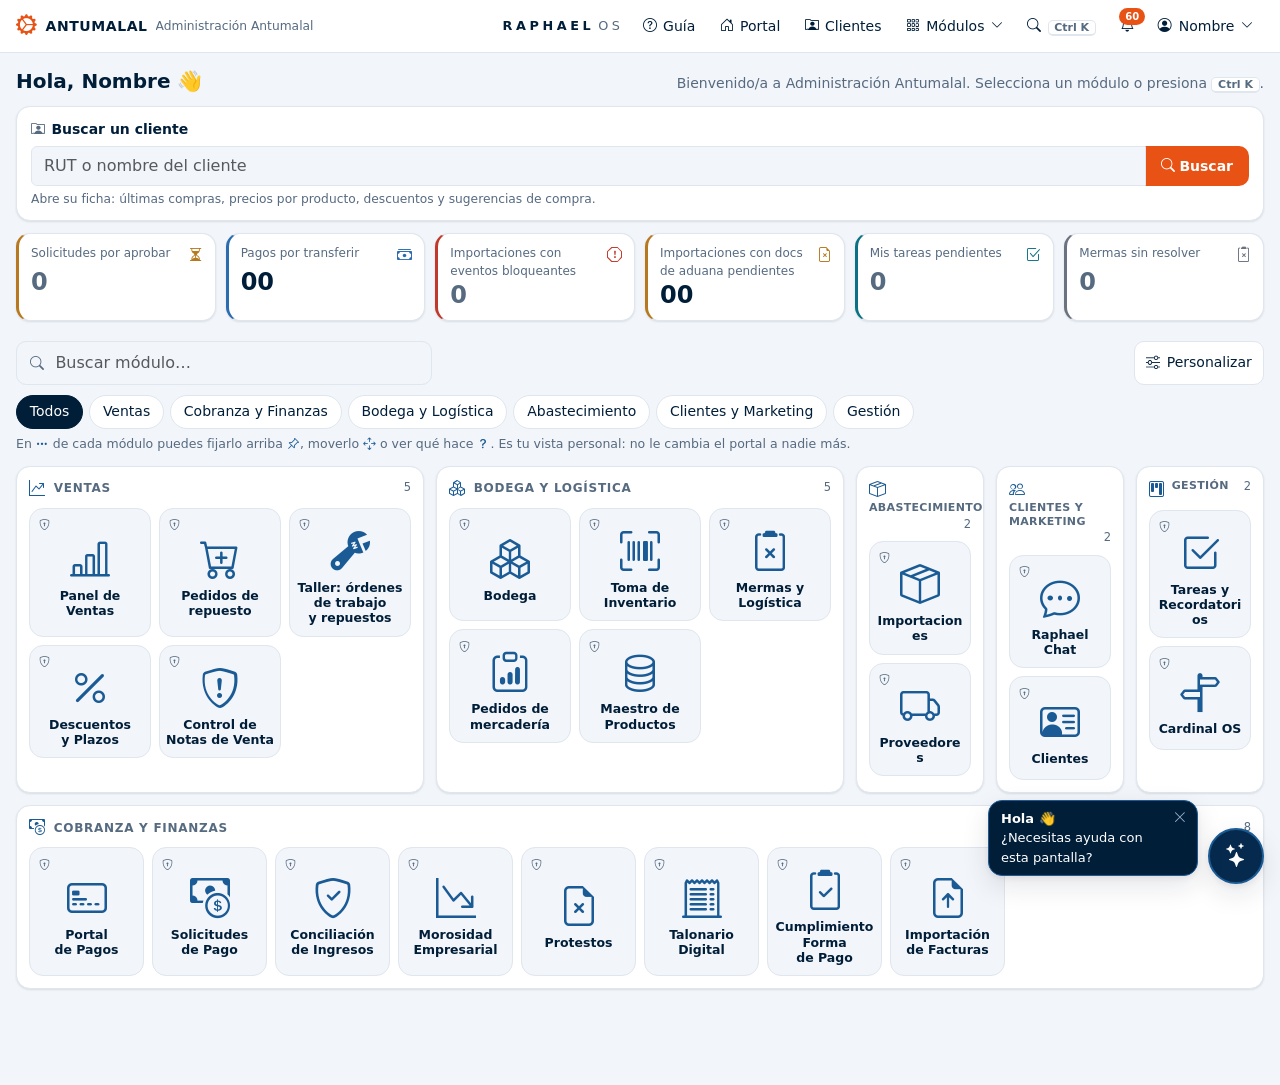
==== commit 04c3941c: "Portal: grupos chicos en una sola columna lado a lado, reparto bento que evita huecos y alturas disp" ====
--- a/prototipo/index.html
+++ b/prototipo/index.html
@@ -11,7 +11,8 @@
 /* Igual que el sitio real: sin tema elegido se sigue al sistema; va arriba para no parpadear en blanco */
 (function(){var t=null;try{t=localStorage.getItem('ant.tema')}catch(e){}
  if(!t&&matchMedia('(prefers-color-scheme: dark)').matches)t='dark';
- if(t)document.documentElement.setAttribute('data-bs-theme',t);})();
+ if(t)document.documentElement.setAttribute('data-bs-theme',t);
+ var pl=null;try{pl=localStorage.getItem('ant.paleta')}catch(e){} if(pl)document.documentElement.setAttribute('data-paleta',pl);})();
 </script>
 <style>
 /* ============ Tokens (mismos nombres y valores que app.css cuando existen) ============ */
@@ -23,6 +24,7 @@
   --ant-r-s:10px; --ant-r-m:14px;
   --ant-s1:0 1px 2px rgba(1,30,57,.06),0 1px 3px rgba(1,30,57,.05);
   --ant-s2:0 2px 6px rgba(1,30,57,.07),0 10px 28px rgba(1,30,57,.11);
+  --ant-alerta:var(--ant-accent);       /* campana, avisos: en las paletas sobrias pasa a rojo y el naranja se retira */
   --c-warn:#b7791f; --c-bad:#c0392b; --c-ok:#198754; --c-info:#0b7285; --c-neutro:#6b7280; --c-azul:#2b6cb0;
   --bs-body-bg:var(--ant-bg); --bs-body-color:var(--ant-tinta);
 }
@@ -32,6 +34,18 @@
   --c-warn:#e0b04a; --c-bad:#ef7b6e; --c-ok:#4cc38a; --c-info:#4fc3d9; --c-neutro:#9aa8b8; --c-azul:#6aa8ee;
   --bs-body-bg:var(--ant-bg); --bs-body-color:var(--ant-tinta);
 }
+
+/* ============ Paletas alternativas (se eligen en el menú de usuario → Paleta). A = la actual, sin atributo. ============ */
+/* B · Marino sobrio: el naranja desaparece; el énfasis es el marino y el rojo queda solo para alertas */
+[data-paleta="b"]{--ant-accent:#0b3a66;--ant-hover:#062a4d;--ant-alerta:#c0392b;--kpi-borde:var(--ant-line);--kpi-ico:var(--ant-muted)}
+[data-paleta="b"][data-bs-theme="dark"]{--ant-accent:#2a6fb5;--ant-hover:#3b82c9;--ant-alerta:#ef7b6e}
+/* C · Verde azulado y piedra: fondo cálido, acento teal */
+[data-paleta="c"]{--ant-bg:#f6f5f2;--ant-line:#e4e1da;--ant-tinta:#17302f;--ant-muted:#5e6b69;--ant-icono:#0f6b6b;--ant-accent:#0f6b6b;--ant-hover:#0a5252;--ant-alerta:#c0392b;--kpi-borde:var(--ant-line);--kpi-ico:var(--ant-muted)}
+[data-paleta="c"][data-bs-theme="dark"]{--ant-bg:#0e1a1a;--ant-surface:#142524;--ant-line:#234040;--ant-tinta:#dcecea;--ant-muted:#8fa9a6;--ant-icono:#4fb8b3;--ant-accent:#2a8f8b;--ant-hover:#36a6a1;--ant-alerta:#ef7b6e}
+/* D · Grafito: grises azulados, iconos apagados; el naranja queda SOLO en el botón principal */
+[data-paleta="d"]{--ant-bg:#f4f5f7;--ant-line:#e0e4e9;--ant-tinta:#1f2933;--ant-muted:#5a6775;--ant-icono:#3b556e;--ant-alerta:#c0392b;--kpi-borde:var(--ant-line);--kpi-ico:var(--ant-muted)}
+[data-paleta="d"][data-bs-theme="dark"]{--ant-icono:#8fb0cf;--ant-alerta:#ef7b6e}
+[data-paleta="d"] .mod-fijo,[data-paleta="d"] .pestanas a[aria-current="page"],[data-paleta="d"] .mod-menu-pin[aria-pressed="true"]{color:var(--ant-icono);border-color:var(--ant-icono)}
 html{color-scheme:light dark}
 body{background:var(--ant-bg);color:var(--ant-tinta);font-size:14px;
   padding-inline:env(safe-area-inset-left) env(safe-area-inset-right);padding-bottom:env(safe-area-inset-bottom)}
@@ -57,7 +71,7 @@
 .btn-ghost:hover{background:color-mix(in srgb,var(--ant-icono) 10%,transparent);color:var(--ant-tinta)}
 .btn-borde{border:1px solid var(--ant-line);background:var(--ant-surface)}
 kbd{background:var(--ant-surface);color:var(--ant-muted);border:1px solid var(--ant-line);border-bottom-width:2px;border-radius:5px;padding:0 .35rem;font:600 11px/1.6 system-ui;box-shadow:none}
-.badge-n{background:var(--ant-accent);color:#fff;border-radius:99px;font-size:10px;font-weight:700;padding:1px 6px;position:absolute;top:2px;right:0}
+.badge-n{background:var(--ant-alerta);color:#fff;border-radius:99px;font-size:10px;font-weight:700;padding:1px 6px;position:absolute;top:2px;right:0}
 .dropdown-menu{--bs-dropdown-border-color:var(--ant-line);--bs-dropdown-bg:var(--ant-surface);--bs-dropdown-link-color:var(--ant-tinta);
   --bs-dropdown-link-hover-bg:color-mix(in srgb,var(--ant-icono) 10%,transparent);--bs-dropdown-link-hover-color:var(--ant-tinta);
   --bs-dropdown-border-radius:var(--ant-r-m);--bs-dropdown-padding-y:.35rem;font-size:13px;box-shadow:var(--ant-s2);color:var(--ant-tinta)}
@@ -99,10 +113,10 @@
 .buscar-cliente{padding:12px 14px;margin-bottom:12px}
 .buscar-cliente label{font-weight:600;display:flex;align-items:center;gap:.4rem;margin-bottom:6px}
 .kpis{display:grid;grid-template-columns:repeat(auto-fit,minmax(168px,1fr));gap:10px;margin:0 0 20px}
-.kpi{padding:10px 12px;display:flex;flex-direction:column;gap:2px;text-decoration:none;color:inherit;min-width:0;border-left:3px solid var(--c,var(--ant-icono))}
+.kpi{padding:10px 12px;display:flex;flex-direction:column;gap:2px;text-decoration:none;color:inherit;min-width:0;border-left:3px solid var(--kpi-borde,var(--c,var(--ant-icono)))}
 a.kpi:hover{box-shadow:var(--ant-s2);color:inherit}
 .kpi-t{font-size:12px;color:var(--ant-muted);display:flex;align-items:flex-start;gap:.4rem;justify-content:space-between;text-wrap:balance}
-.kpi-t i{color:var(--c,var(--ant-icono));font-size:.95rem;flex:none}
+.kpi-t i{color:var(--kpi-ico,var(--c,var(--ant-icono)));font-size:.95rem;flex:none}
 .kpi-valor{font-size:1.5rem;font-weight:700;line-height:1.15;white-space:nowrap}
 .kpi.cero .kpi-valor{color:var(--ant-muted);font-weight:600}   /* el valor en cero se apaga: lo que importa destaca */
 
@@ -118,7 +132,15 @@
 
 /* --- Bento de grupos: grupos grandes y chicos se acomodan juntos en filas de 9 unidades (6 en tablet, 1 en móvil) --- */
 #grupos{display:grid;grid-template-columns:repeat(9,minmax(0,1fr));grid-auto-flow:dense;gap:12px;align-items:stretch}
-.grupo{padding:12px;min-width:0;grid-column:span var(--s9,3)}
+.grupo,.cluster{min-width:0;order:var(--o9,0);grid-column:span var(--s9,3)}
+.grupo{padding:12px}
+/* Grupos chicos (1–2 módulos): una sola columna, varios lado a lado dentro de un bloque («cluster») */
+.cluster{display:grid;grid-template-columns:repeat(var(--k,3),minmax(0,1fr));gap:12px}
+.cluster>.grupo{grid-column:auto;order:0}   /* --s9/--s6 se heredan del bloque: sin esto cada panel pedía el ancho del bloque entero */
+.grupo.chico .tiles{grid-template-columns:minmax(0,1fr)}
+.grupo.chico .grupo-h{flex-wrap:wrap;gap:.1rem .4rem;letter-spacing:.03em;font-size:11px;line-height:1.25;align-items:flex-start}
+.grupo.chico .grupo-h i{margin-top:1px}
+.grupo.chico .grupo-h .n{margin-left:auto}
 .grupo-h{display:flex;align-items:center;gap:.5rem;font-size:12px;font-weight:700;letter-spacing:.06em;text-transform:uppercase;color:var(--ant-muted);margin:0 0 10px}
 .grupo-h i{color:var(--ant-icono);font-size:1rem}
 .grupo-h .n{font-weight:500;letter-spacing:0;text-transform:none;margin-left:auto;font-size:11.5px}
@@ -233,9 +255,10 @@
 :focus-visible{outline:3px solid color-mix(in srgb,var(--ant-accent) 70%,transparent);outline-offset:2px}
 .skip{position:absolute;left:-999px}.skip:focus{left:8px;top:8px;z-index:3000;background:#fff;color:#000;padding:8px}
 
+@media (max-width:1240px){.marca small{display:none}}
 @media (max-width:1180px){
   #grupos{grid-template-columns:repeat(6,minmax(0,1fr))}
-  .grupo{grid-column:span var(--s6,3)}
+  .grupo,.cluster{grid-column:span var(--s6,3);order:var(--o6,0)}
   .sec-1100{display:none}
 }
 @media (max-width:860px){
@@ -244,8 +267,9 @@
   .btn-ghost{padding:0 .6rem}
 }
 @media (max-width:760px){
-  #grupos,#grupos.compacta{grid-template-columns:1fr}.grupo{grid-column:auto}
-  .tiles{grid-template-columns:repeat(3,minmax(0,1fr))}
+  #grupos,#grupos.compacta{grid-template-columns:1fr}.grupo,.cluster{grid-column:auto;order:var(--o0,0)}
+  .cluster{grid-template-columns:1fr}
+  .tiles,.grupo.chico .tiles{grid-template-columns:repeat(3,minmax(0,1fr))}
   .compacta .tiles{grid-template-columns:1fr}
   .solo-desk,#sabio .saludo-b{display:none}
 }
@@ -286,6 +310,11 @@
           <li><a class="dropdown-item" href="#"><i class="bi bi-person-gear"></i>Mi perfil</a></li>
           <li><a class="dropdown-item" href="#clientes" data-ir="clientes"><i class="bi bi-person-rolodex"></i>Maestro de clientes</a></li>
           <li><button class="dropdown-item" id="btnTema"><i class="bi bi-circle-half"></i>Tema: <span id="temaTxt">automático</span></button></li>
+          <li class="dropdown-header pb-0">Paleta</li>
+          <li><button class="dropdown-item" data-paleta-op="a"><i class="bi bi-circle-fill" style="color:#e85215"></i>A · Actual (marino + naranja)</button></li>
+          <li><button class="dropdown-item" data-paleta-op="b"><i class="bi bi-circle-fill" style="color:#0b3a66"></i>B · Marino sobrio</button></li>
+          <li><button class="dropdown-item" data-paleta-op="c"><i class="bi bi-circle-fill" style="color:#0f6b6b"></i>C · Verde azulado y piedra</button></li>
+          <li><button class="dropdown-item" data-paleta-op="d"><i class="bi bi-circle-fill" style="color:#3b556e"></i>D · Grafito</button></li>
           <li><hr class="dropdown-divider"></li>
           <li><a class="dropdown-item" href="#"><i class="bi bi-box-arrow-right"></i>Salir</a></li>
         </ul>
@@ -635,14 +664,27 @@
 
 /* ---------------- Portal: bento de grupos ---------------- */
 let filtroGrupo = 'todos', texto = '';
-const unidades = n => n <= 2 ? 2 : n === 3 ? 3 : Math.min(5, Math.ceil(n / 2));   // unidades de ancho que pide un grupo según su cantidad de módulos
-/* Reparte los grupos en filas de `cols` unidades (primer hueco que calce) y estira el último de cada fila para no dejar huecos. */
-function empacar(us, cols){
-  const filas = [];
-  us = us.map(u => Math.min(u, cols));
-  us.forEach((u, i) => { let f = filas.find(f => f.libre >= u); if (!f) { f = {libre:cols, items:[]}; filas.push(f); } f.items.push(i); f.libre -= u; });
-  filas.forEach(f => { us[f.items[f.items.length - 1]] += f.libre; });
-  return us;
+const unidades = n => Math.min(5, Math.ceil(n / 2));   // unidades de ancho de un grupo GRANDE (3+ módulos): 3→2, 5→3, 8→4. Los de 1–2 módulos son «chicos»: 1 unidad, una sola columna.
+/* Busca el reparto en filas de `cols` unidades que deje menos huecos, con los grupos chicos juntos en bloques de hasta 3.
+   items: [{u}] → {orden:[índices en el orden de lectura], spans:[unidades finales]} (lo que sobra en una fila se le suma a su pieza más ancha). */
+function empacar(items, cols){
+  const n = items.length; if (!n) return {orden:[], spans:[]};
+  const unidad = (1300 - (cols - 1) * 12) / cols;                         // ancho aproximado de una unidad
+  const filasDe = (it, span) => it.c ? it.c : Math.ceil(it.t / Math.max(1, Math.floor((span * unidad + (span - 1) * 12 - 16) / 116)));   // alto en filas de tarjetas
+  const evaluar = perm => { const filas = [{libre:cols, idx:[]}];
+    perm.forEach(i => { const u = Math.min(items[i].u, cols); let f = filas[filas.length - 1]; if (f.libre < u) { f = {libre:cols, idx:[]}; filas.push(f); } f.idx.push(i); f.libre -= u; });
+    let costo = filas.length * 100 + filas.reduce((t, f) => t + f.libre + (f.libre ? 2 : 0), 0);
+    filas.forEach(f => { const ancho = f.idx.map(i => Math.min(items[i].u, cols)); if (f.libre) ancho[ancho.indexOf(Math.max(...ancho))] += f.libre;
+      const alto = f.idx.map((i, k) => filasDe(items[i], ancho[k])), maxA = Math.max(...alto); alto.forEach(a => costo += (maxA - a) * 8); });   // castiga piezas bajas junto a piezas altas (quedan con aire vacío)
+    perm.forEach((i, pos) => costo += Math.abs(pos - i) * .5);             // conserva el orden original salvo que un cambio mejore el reparto
+    return {filas, costo}; };
+  let mejor = null;
+  const perms = (arr, k = 0) => { if (k === arr.length) { const r = evaluar(arr); if (!mejor || r.costo < mejor.costo) mejor = {...r, perm:arr.slice()}; return; }
+    for (let j = k; j < arr.length; j++) { [arr[k], arr[j]] = [arr[j], arr[k]]; perms(arr, k + 1); [arr[k], arr[j]] = [arr[j], arr[k]]; } };
+  if (n <= 7) perms([...Array(n).keys()]); else mejor = {...evaluar([...Array(n).keys()]), perm:[...Array(n).keys()]};
+  const spans = items.map(it => Math.min(it.u, cols));
+  mejor.filas.forEach(f => { if (f.libre) { const g = f.idx.reduce((m, i) => spans[i] > spans[m] ? i : m, f.idx[0]); spans[g] += f.libre; } });
+  return {orden:mejor.perm, spans};
 }
 function modulosDe(g, q){
   const orden = estado.orden[g.id] || [];
@@ -670,12 +712,23 @@
   const q = norm(texto.trim());
   const grupos = GRUPOS.filter(g => filtroGrupo === 'todos' || filtroGrupo === g.id).map(g => ({g, mods:modulosDe(g, q)})).filter(x => x.mods.length);
   const compacta = estado.vista === 'compacta';
-  const u9 = empacar(grupos.map(x => compacta ? 3 : unidades(x.mods.length)), 9);
-  const u6 = empacar(grupos.map(x => compacta ? 3 : Math.min(3, unidades(x.mods.length))), 6);
+  /* piezas del bento: grupos grandes sueltos + bloques de grupos chicos (hasta 3 lado a lado, cada uno en una sola columna) */
+  const piezas = []; let bloque = null;
+  grupos.forEach((x, i) => {
+    if (compacta || x.mods.length > 2) { piezas.push({grupos:[x], o0:i, t:x.mods.length, u:compacta ? 3 : unidades(x.mods.length), u6:compacta ? 3 : Math.min(3, unidades(x.mods.length))}); }
+    else { if (!bloque || bloque.grupos.length === 3) { bloque = {grupos:[], o0:i}; piezas.push(bloque); } bloque.grupos.push(x); }
+  });
+  piezas.forEach(p => { if (p.grupos.length && !p.u) { p.u = p.u6 = p.grupos.length; p.c = Math.max(...p.grupos.map(x => x.mods.length)); } });
+  const p9 = empacar(piezas.map(p => ({u:p.u, t:p.t, c:p.c})), 9), p6 = empacar(piezas.map(p => ({u:p.u6, t:p.t, c:p.c})), 6);
+  const o9 = []; p9.orden.forEach((i, pos) => o9[i] = pos); const o6 = []; p6.orden.forEach((i, pos) => o6[i] = pos);
+  const panel = ({g, mods}, chico) => `<section class="panel grupo${chico ? ' chico' : ''}" aria-labelledby="h-${g.id}">
+    <h2 class="grupo-h" id="h-${g.id}"><i class="bi bi-${g.icono}"></i>${g.nombre}<span class="n">${mods.length}</span></h2>
+    <div class="tiles">${mods.map(m => tarjeta(g, m)).join('')}</div></section>`;
   const cont = $('#grupos'); cont.className = compacta ? 'compacta' : '';
-  cont.innerHTML = grupos.map(({g, mods}, i) => `<section class="panel grupo" style="--s9:${u9[i]};--s6:${u6[i]}" aria-labelledby="h-${g.id}">
-    <h2 class="grupo-h" id="h-${g.id}"><i class="bi bi-${g.icono}"></i>${g.nombre}<span class="n">${mods.length}</span></h2>
-    <div class="tiles">${mods.map(m => tarjeta(g, m)).join('')}</div></section>`).join('');
+  cont.innerHTML = piezas.map((p, i) => { const est = `--s9:${p9.spans[i]};--s6:${p6.spans[i]};--o9:${o9[i]};--o6:${o6[i]};--o0:${p.o0}`;
+    return p.grupos.length > 1 || (p.grupos.length === 1 && p.grupos[0].mods.length <= 2 && !compacta)
+      ? `<div class="cluster" style="${est};--k:${p.grupos.length}">${p.grupos.map(x => panel(x, true)).join('')}</div>`
+      : panel(p.grupos[0], false).replace('<section class="panel grupo"', `<section class="panel grupo" style="${est}"`); }).join('');
   $('#sinRes').hidden = grupos.length > 0;
 }
 $('#chips').innerHTML = [['todos','Todos']].concat(GRUPOS.map(g => [g.id, g.nombre])).map(([id,n]) => `<button class="chip" data-g="${id}" aria-pressed="${id==='todos'}">${n}</button>`).join('');
@@ -776,6 +829,13 @@
   document.documentElement.setAttribute('data-bs-theme', sig || (matchMedia('(prefers-color-scheme: dark)').matches ? 'dark' : 'light')); temaTxt(); };
 temaTxt();
 
+/* ---------------- Paleta (solo para comparar propuestas) ---------------- */
+$$('[data-paleta-op]').forEach(b => b.onclick = e => { e.stopPropagation(); const v = b.dataset.paletaOp;
+  if (v === 'a') { document.documentElement.removeAttribute('data-paleta'); safe(() => localStorage.removeItem('ant.paleta')); }
+  else { document.documentElement.setAttribute('data-paleta', v); safe(() => localStorage.setItem('ant.paleta', v)); }
+  $$('[data-paleta-op]').forEach(x => x.classList.toggle('active', x === b)); });
+{ const a = document.documentElement.getAttribute('data-paleta') || 'a'; const b = $(`[data-paleta-op="${a}"]`); if (b) b.classList.add('active'); }
+
 /* ---------------- Asistente flotante ---------------- */
 document.body.classList.add('tiene-sabio');
 $('#cierraSabio').onclick = () => $('#sabioSaludo').remove();
@@ -785,14 +845,14 @@
 const cmd = $('#cmd'), cq = $('#cmdQ'), cl = $('#cmdLista'); let items = [], sel = 0;
 function pintarCmd(){
   const q = norm(cq.value.trim());
-  const base = [['Ir al Portal','house-door','portal','Página'],['Ir a Clientes','person-vcard','clientes','Página'],['Ir a Panel de Ventas','bar-chart-line','ventas','Página'],['Cambiar tema','circle-half','tema','Acción']];
+  const base = [['Ir al Portal','house-door','portal','Página'],['Ir a Clientes','person-vcard','clientes','Página'],['Ir a Panel de Ventas','bar-chart-line','ventas','Página'],['Cambiar tema','circle-half','tema','Acción'],['Siguiente paleta','palette','paleta','Acción']];
   const mods = todosMods().map(m => [m.nombre, m.icono, m.ir || 'portal', m.g.nombre]);
   items = base.concat(mods).filter(i => !q || norm(i[0]).includes(q) || norm(i[3]).includes(q)).slice(0, 30); sel = 0;
   cl.innerHTML = items.length ? items.map((i,n) => `<li role="option" id="op${n}" aria-selected="${n===0}" data-n="${n}"><i class="bi bi-${i[1]}"></i>${esc(i[0])}<small>${i[3]}</small></li>`).join('') : '<li class="text-muted" role="option" aria-disabled="true">Sin resultados</li>';
   cq.setAttribute('aria-activedescendant', items.length ? 'op0' : '');
 }
 function marcar(n){ if (!items.length) return; sel = (n + items.length) % items.length; $$('li', cl).forEach((li,i) => li.setAttribute('aria-selected', i === sel)); cq.setAttribute('aria-activedescendant', 'op'+sel); $$('li', cl)[sel].scrollIntoView({block:'nearest'}); }
-function elegir(n){ const i = items[n]; if (!i) return; cmd.close(); if (i[2] === 'tema') { $('#btnTema').click(); return; } history.pushState(null,'','#'+i[2]); ir(i[2]); }
+function elegir(n){ const i = items[n]; if (!i) return; cmd.close(); if (i[2] === 'tema') { $('#btnTema').click(); return; } if (i[2] === 'paleta') { const ord = ['a','b','c','d'], act = document.documentElement.getAttribute('data-paleta') || 'a'; $(`[data-paleta-op="${ord[(ord.indexOf(act)+1)%4]}"]`).click(); return; } history.pushState(null,'','#'+i[2]); ir(i[2]); }
 const abrirCmd = () => { cq.value = ''; pintarCmd(); cmd.showModal(); cq.focus(); };
 $('#abrirCmd').onclick = abrirCmd; cq.addEventListener('input', pintarCmd);
 cq.addEventListener('keydown', e => { if (e.key === 'ArrowDown') { e.preventDefault(); marcar(sel+1); } else if (e.key === 'ArrowUp') { e.preventDefault(); marcar(sel-1); } else if (e.key === 'Enter') { e.preventDefault(); elegir(sel); } });
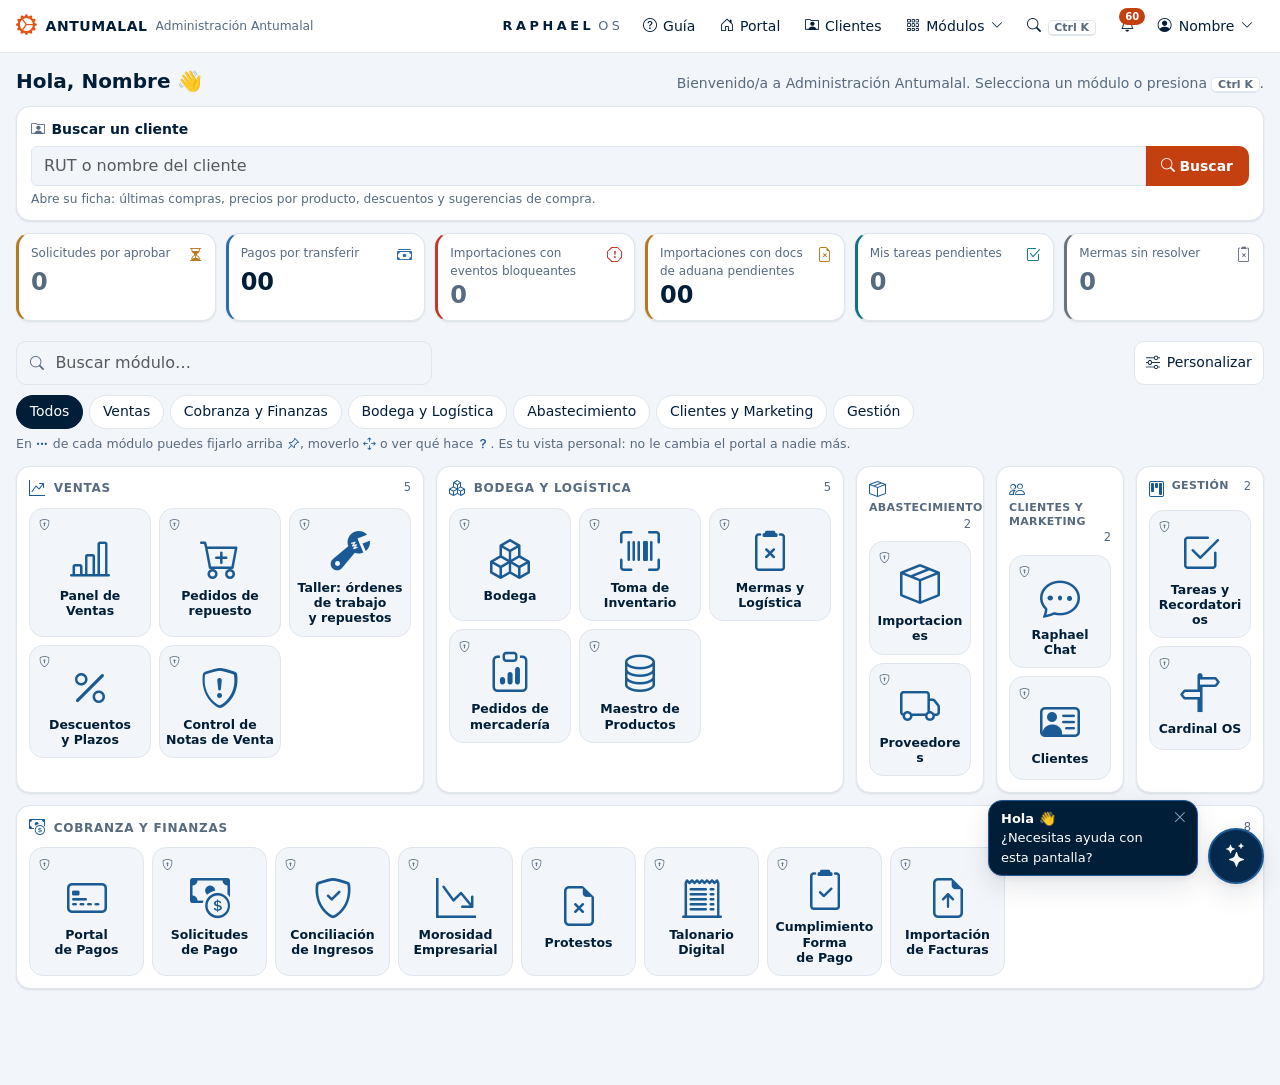
==== commit 87d3d43e: "Sugerencias aplicadas: auditoría axe (0 violaciones), contraste AA, pruebas visuales, estados vacío/" ====
--- a/prototipo/index.html
+++ b/prototipo/index.html
@@ -24,7 +24,12 @@
   --ant-r-s:10px; --ant-r-m:14px;
   --ant-s1:0 1px 2px rgba(1,30,57,.06),0 1px 3px rgba(1,30,57,.05);
   --ant-s2:0 2px 6px rgba(1,30,57,.07),0 10px 28px rgba(1,30,57,.11);
-  --ant-alerta:var(--ant-accent);       /* campana, avisos: en las paletas sobrias pasa a rojo y el naranja se retira */
+  --ant-accent-fondo:#c44010;           /* relleno de botones e insignias con texto blanco: #e85215 daba 3.7:1; este da 5.4:1 (AA) */
+  --ant-accent-fondo-hover:#a3360d;
+  --ant-alerta:var(--ant-accent-fondo); /* campana, avisos: en las paletas sobrias pasa a rojo y el naranja se retira */
+  /* texto de estado sobre su propio tinte al 14 %: el color base oscurecido 30 % (en oscuro se usa tal cual) */
+  --t-ok:color-mix(in srgb,var(--c-ok) 70%,#000);--t-warn:color-mix(in srgb,var(--c-warn) 62%,#000);--t-bad:color-mix(in srgb,var(--c-bad) 74%,#000);
+  --t-info:color-mix(in srgb,var(--c-info) 72%,#000);--t-neutro:color-mix(in srgb,var(--c-neutro) 65%,#000);--t-azul:color-mix(in srgb,var(--c-azul) 68%,#000);
   --c-warn:#b7791f; --c-bad:#c0392b; --c-ok:#198754; --c-info:#0b7285; --c-neutro:#6b7280; --c-azul:#2b6cb0;
   --bs-body-bg:var(--ant-bg); --bs-body-color:var(--ant-tinta);
 }
@@ -32,19 +37,22 @@
   --ant-tinta:#dbe7f3; --ant-icono:#4d9bd8; --ant-bg:#0a1626; --ant-surface:#10233a; --ant-line:#1f3550; --ant-muted:#93a6bc;
   --ant-s1:0 1px 2px rgba(0,0,0,.35); --ant-s2:0 2px 6px rgba(0,0,0,.35),0 8px 20px rgba(0,0,0,.30);
   --c-warn:#e0b04a; --c-bad:#ef7b6e; --c-ok:#4cc38a; --c-info:#4fc3d9; --c-neutro:#9aa8b8; --c-azul:#6aa8ee;
+  --ant-enlace:#6aa8ee;                 /* enlaces en oscuro: el celeste de iconos daba 4.49:1 sobre avisos tintados */
+  --txt-mezcla:100%;
+  --t-ok:var(--c-ok);--t-warn:var(--c-warn);--t-bad:var(--c-bad);--t-info:var(--c-info);--t-neutro:var(--c-neutro);--t-azul:var(--c-azul);
   --bs-body-bg:var(--ant-bg); --bs-body-color:var(--ant-tinta);
 }
 
 /* ============ Paletas alternativas (se eligen en el menú de usuario → Paleta). A = la actual, sin atributo. ============ */
 /* B · Marino sobrio: el naranja desaparece; el énfasis es el marino y el rojo queda solo para alertas */
-[data-paleta="b"]{--ant-accent:#0b3a66;--ant-hover:#062a4d;--ant-alerta:#c0392b;--kpi-borde:var(--ant-line);--kpi-ico:var(--ant-muted)}
-[data-paleta="b"][data-bs-theme="dark"]{--ant-accent:#2a6fb5;--ant-hover:#3b82c9;--ant-alerta:#ef7b6e}
+[data-paleta="b"]:not([data-bs-theme="dark"]){--ant-accent:#0b3a66;--ant-hover:#062a4d;--ant-accent-fondo:#0b3a66;--ant-accent-fondo-hover:#062a4d;--ant-alerta:#c0392b;--kpi-borde:var(--ant-line);--kpi-ico:var(--ant-muted)}
+[data-paleta="b"][data-bs-theme="dark"]{--ant-accent:#2a6fb5;--ant-hover:#3b82c9;--ant-accent-fondo:#2a6fb5;--ant-accent-fondo-hover:#3b82c9;--ant-alerta:#b3382b}
 /* C · Verde azulado y piedra: fondo cálido, acento teal */
-[data-paleta="c"]{--ant-bg:#f6f5f2;--ant-line:#e4e1da;--ant-tinta:#17302f;--ant-muted:#5e6b69;--ant-icono:#0f6b6b;--ant-accent:#0f6b6b;--ant-hover:#0a5252;--ant-alerta:#c0392b;--kpi-borde:var(--ant-line);--kpi-ico:var(--ant-muted)}
-[data-paleta="c"][data-bs-theme="dark"]{--ant-bg:#0e1a1a;--ant-surface:#142524;--ant-line:#234040;--ant-tinta:#dcecea;--ant-muted:#8fa9a6;--ant-icono:#4fb8b3;--ant-accent:#2a8f8b;--ant-hover:#36a6a1;--ant-alerta:#ef7b6e}
+[data-paleta="c"]:not([data-bs-theme="dark"]){--ant-bg:#f6f5f2;--ant-line:#e4e1da;--ant-tinta:#17302f;--ant-muted:#5e6b69;--ant-icono:#0f6b6b;--ant-accent:#0f6b6b;--ant-hover:#0a5252;--ant-accent-fondo:#0f6b6b;--ant-accent-fondo-hover:#0a5252;--ant-alerta:#c0392b;--kpi-borde:var(--ant-line);--kpi-ico:var(--ant-muted)}
+[data-paleta="c"][data-bs-theme="dark"]{--ant-bg:#0e1a1a;--ant-surface:#142524;--ant-line:#234040;--ant-tinta:#dcecea;--ant-muted:#8fa9a6;--ant-icono:#4fb8b3;--ant-accent:#2a8f8b;--ant-hover:#36a6a1;--ant-accent-fondo:#1f7a76;--ant-accent-fondo-hover:#2a8f8b;--ant-alerta:#b3382b}
 /* D · Grafito: grises azulados, iconos apagados; el naranja queda SOLO en el botón principal */
-[data-paleta="d"]{--ant-bg:#f4f5f7;--ant-line:#e0e4e9;--ant-tinta:#1f2933;--ant-muted:#5a6775;--ant-icono:#3b556e;--ant-alerta:#c0392b;--kpi-borde:var(--ant-line);--kpi-ico:var(--ant-muted)}
-[data-paleta="d"][data-bs-theme="dark"]{--ant-icono:#8fb0cf;--ant-alerta:#ef7b6e}
+[data-paleta="d"]:not([data-bs-theme="dark"]){--ant-alerta:#c0392b;--ant-bg:#f4f5f7;--ant-line:#e0e4e9;--ant-tinta:#1f2933;--ant-muted:#5a6775;--ant-icono:#3b556e;--ant-alerta:#c0392b;--kpi-borde:var(--ant-line);--kpi-ico:var(--ant-muted)}
+[data-paleta="d"][data-bs-theme="dark"]{--ant-icono:#8fb0cf;--ant-alerta:#b3382b}
 [data-paleta="d"] .mod-fijo,[data-paleta="d"] .pestanas a[aria-current="page"],[data-paleta="d"] .mod-menu-pin[aria-pressed="true"]{color:var(--ant-icono);border-color:var(--ant-icono)}
 html{color-scheme:light dark}
 body{background:var(--ant-bg);color:var(--ant-tinta);font-size:14px;
@@ -52,7 +60,7 @@
 h1,h2,h3,h4,.titulo{text-wrap:balance}
 p{text-wrap:pretty}
 .num{font-variant-numeric:tabular-nums}
-a{color:var(--ant-icono)}
+a{color:var(--ant-enlace,var(--ant-icono))}
 .text-muted,.form-text{color:var(--ant-muted)!important}
 
 /* ============ Cabecera clara (antes: vidrio marino de 56 px) ============ */
@@ -96,9 +104,10 @@
 .panel{background:var(--ant-surface);border:1px solid var(--ant-line);border-radius:var(--ant-r-m);box-shadow:var(--ant-s1)}
 .form-control,.form-select{border:1px solid var(--ant-line);background-color:var(--ant-bg);color:var(--ant-tinta);min-height:40px;box-shadow:none}
 .form-control:focus,.form-select:focus{background-color:var(--ant-surface);color:var(--ant-tinta);border-color:var(--ant-icono);box-shadow:0 0 0 3px color-mix(in srgb,var(--ant-icono) 25%,transparent)}
-.btn-accent{background:var(--ant-accent);border:0;color:#fff;font-weight:600;min-height:40px;padding:0 1rem;border-radius:var(--ant-r-s)}
-.btn-accent:hover{background:var(--ant-hover);color:#fff}
+.btn-accent{background:var(--ant-accent-fondo);border:0;color:#fff;font-weight:600;min-height:40px;padding:0 1rem;border-radius:var(--ant-r-s)}
+.btn-accent:hover{background:var(--ant-accent-fondo-hover);color:#fff}
 .btn-accent:disabled{opacity:.6}
+.btn-accent.btn-wa{background:#146c43}.btn-accent.btn-wa:hover{background:#0f5a37}   /* verde de WhatsApp con texto blanco ≥ 5:1 */
 .btn-accent.fin{border-radius:0 var(--ant-r-s) var(--ant-r-s) 0}
 .modal-content{background:var(--ant-surface);border:1px solid var(--ant-line);border-radius:var(--ant-r-m);color:var(--ant-tinta)}
 .modal-header,.modal-footer{border-color:var(--ant-line)}
@@ -210,19 +219,29 @@
 .t .num{text-align:right}
 .t tbody tr:hover td{background:color-mix(in srgb,var(--ant-icono) 5%,transparent)}
 .sub{display:block;font-size:12px;color:var(--ant-muted)}
-.estado{font-size:12px;font-weight:600;padding:2px 8px;border-radius:99px;background:color-mix(in srgb,var(--c) 14%,transparent);color:var(--c);white-space:nowrap}
+.estado{font-size:12px;font-weight:600;padding:2px 8px;border-radius:99px;background:color-mix(in srgb,var(--c) 14%,transparent);color:color-mix(in srgb,var(--c) var(--txt-mezcla,70%),#000);white-space:nowrap}
 .pie-tabla{display:flex;justify-content:space-between;align-items:center;gap:.5rem;flex-wrap:wrap;padding:10px 12px;border-top:1px solid var(--ant-line);color:var(--ant-muted)}
 .pasos{display:grid;grid-template-columns:repeat(auto-fit,minmax(280px,1fr));gap:12px;margin-bottom:12px}
 .paso{padding:0;overflow:hidden}
-.paso h3{font-size:13px;font-weight:700;margin:0;padding:10px 14px;border-bottom:1px solid var(--ant-line);display:flex;gap:.5rem;align-items:center;flex-wrap:wrap}
+.paso .paso-t{font-size:13px;font-weight:700;margin:0;padding:10px 14px;border-bottom:1px solid var(--ant-line);display:flex;gap:.5rem;align-items:center;flex-wrap:wrap}
 .paso .cuerpo{padding:12px 14px}
-.paso h3 i{color:var(--ant-icono)}
+.paso .paso-t i{color:var(--ant-icono)}
 .fila-dato{display:flex;justify-content:space-between;gap:1rem;padding:6px 0;border-bottom:1px solid var(--ant-line)}
 .fila-dato:last-child{border:0}
 
 /* skeleton: solo si la carga pasa de 300 ms, con las mismas columnas que la tabla real (en producción ya existe como [data-esqueleto]) */
 .sk-b{height:1em;border-radius:6px;background:linear-gradient(90deg,var(--ant-line),color-mix(in srgb,var(--ant-line) 50%,var(--ant-surface)),var(--ant-line));background-size:200% 100%;animation:sk 1.2s linear infinite}
 @keyframes sk{to{background-position:-200% 0}}
+
+code{color:var(--ant-tinta);background:color-mix(in srgb,var(--ant-icono) 10%,transparent);padding:0 .25rem;border-radius:4px;font-size:.85em}
+
+/* ============ Estados vacío y de error (un solo componente: icono, una frase, una acción) ============ */
+.estado-vacio{display:flex;flex-direction:column;align-items:center;text-align:center;gap:6px;padding:28px 16px;color:var(--ant-muted)}
+.estado-vacio>i{font-size:1.6rem;color:var(--ant-icono);width:52px;height:52px;border-radius:50%;display:grid;place-items:center;background:color-mix(in srgb,var(--ant-icono) 10%,transparent)}
+.estado-vacio.error>i{color:var(--t-bad);background:color-mix(in srgb,var(--c-bad) 10%,transparent)}
+.estado-vacio strong{color:var(--ant-tinta);font-size:1rem}
+.estado-vacio p{margin:0;max-width:44ch}
+.estado-vacio .btn-ghost{margin-top:6px}
 
 /* ============ Command menu ============ */
 dialog.cmd{border:1px solid var(--ant-line);border-radius:var(--ant-r-m);padding:0;width:min(560px,calc(100vw - 24px));margin:12vh auto 0;background:var(--ant-surface);color:var(--ant-tinta);box-shadow:0 20px 60px rgba(1,30,57,.3)}
@@ -291,9 +310,9 @@
     <div class="top-der">
       <button class="btn-ghost hide-sm" data-bs-toggle="modal" data-bs-target="#modalGuia" title="Cómo se usa esta pantalla"><i class="bi bi-question-circle"></i>Guía</button>
       <a class="btn-ghost solo-desk" href="#portal" data-ir="portal" title="Portal maestro"><i class="bi bi-house-door"></i><span class="hide-sm">Portal</span></a>
-      <a class="btn-ghost" href="#clientes" data-ir="clientes" title="Maestro de clientes"><i class="bi bi-person-rolodex"></i><span class="hide-sm">Clientes</span></a>
+      <a class="btn-ghost" href="#clientes" data-ir="clientes" title="Maestro de clientes" aria-label="Clientes"><i class="bi bi-person-rolodex"></i><span class="hide-sm">Clientes</span></a>
       <div class="dropdown">
-        <button class="btn-ghost" data-bs-toggle="dropdown" data-bs-auto-close="outside" aria-expanded="false"><i class="bi bi-grid-3x3-gap"></i><span class="hide-sm">Módulos</span><i class="bi bi-chevron-down small hide-sm"></i></button>
+        <button class="btn-ghost" data-bs-toggle="dropdown" data-bs-auto-close="outside" aria-expanded="false" aria-label="Módulos"><i class="bi bi-grid-3x3-gap"></i><span class="hide-sm">Módulos</span><i class="bi bi-chevron-down small hide-sm"></i></button>
         <div class="dropdown-menu dropdown-menu-end p-0 mod-menu">
           <div class="mod-menu-busca"><i class="bi bi-search" aria-hidden="true"></i><input type="search" class="form-control form-control-sm" placeholder="Buscar módulo" aria-label="Buscar módulo" autocomplete="off" id="menuBusca"></div>
           <ul class="mod-menu-lista" id="menuLista"></ul>
@@ -308,6 +327,7 @@
           <li class="dropdown-header">Nombre Apellido<br><small class="text-muted">Usuario</small></li>
           <li><hr class="dropdown-divider"></li>
           <li><a class="dropdown-item" href="#"><i class="bi bi-person-gear"></i>Mi perfil</a></li>
+          <li><a class="dropdown-item" href="vistas/guia-de-estilo.html"><i class="bi bi-palette2"></i>Guía de estilo</a></li>
           <li><a class="dropdown-item" href="#clientes" data-ir="clientes"><i class="bi bi-person-rolodex"></i>Maestro de clientes</a></li>
           <li><button class="dropdown-item" id="btnTema"><i class="bi bi-circle-half"></i>Tema: <span id="temaTxt">automático</span></button></li>
           <li class="dropdown-header pb-0">Paleta</li>
@@ -332,7 +352,7 @@
     <p>Bienvenido/a a Administración Antumalal. Selecciona un módulo o presiona <kbd data-atajo="K"></kbd>.</p>
   </div>
 
-  <form class="panel buscar-cliente" role="search" id="formCliente">
+  <form class="panel buscar-cliente" role="search" aria-label="Buscar un cliente" id="formCliente">
     <label for="qCliente"><i class="bi bi-person-rolodex text-muted"></i>Buscar un cliente</label>
     <div class="input-group">
       <input type="search" id="qCliente" class="form-control" placeholder="RUT o nombre del cliente" minlength="2" required autocomplete="off">
@@ -351,7 +371,7 @@
   </div>
 
   <div class="portal-barra">
-    <div class="portal-buscar" role="search">
+    <div class="portal-buscar" role="search" aria-label="Buscar módulo">
       <i class="bi bi-search" aria-hidden="true"></i>
       <input type="search" id="qMod" class="form-control" placeholder="Buscar módulo…" aria-label="Buscar módulo" autocomplete="off">
     </div>
@@ -371,6 +391,7 @@
             <div class="form-check"><input class="form-check-input" type="radio" name="vista" id="vcompacta" value="compacta"><label class="form-check-label small" for="vcompacta">Lista compacta</label></div>
           </div>
           <div class="form-text">La lista compacta muestra más módulos sin bajar la pantalla.</div>
+          <div class="form-check mt-2"><input class="form-check-input" type="checkbox" id="chkUso"><label class="form-check-label small" for="chkUso">Dentro de cada grupo, poner primero los que más uso</label></div>
         </div>
         <div class="col-12 col-md-4">
           <label class="small fw-semibold mb-1" for="selInicio">Al iniciar sesión, llévame a</label>
@@ -389,7 +410,7 @@
   <p class="ayuda-linea">En <i class="bi bi-three-dots"></i> de cada módulo puedes fijarlo arriba <i class="bi bi-pin-angle"></i>, moverlo <i class="bi bi-arrows-move"></i> o ver qué hace <i class="bi bi-question-lg"></i>. <span class="d-none d-md-inline">Es tu vista personal: no le cambia el portal a nadie más.</span></p>
 
   <div id="grupos"></div>
-  <p class="sin-res" id="sinRes" hidden>Ningún módulo coincide con tu búsqueda.</p>
+  <div class="estado-vacio" id="sinRes" hidden><i class="bi bi-search"></i><strong>Ningún módulo coincide</strong><p>Prueba con otra palabra o quita el filtro de área.</p><button class="btn-ghost btn-borde" id="limpiarFiltros"><i class="bi bi-x-circle"></i>Quitar filtros</button></div>
 </section>
 
 <!-- ==================================================== PANEL DE VENTAS ==================================================== -->
@@ -554,23 +575,23 @@
   <div class="aviso bad"><i class="bi bi-x-circle-fill"></i><div><div class="small text-muted">¿A dónde le llega el código hoy?</div><strong class="fs-6">A ninguna parte: este cliente no puede recibir el código</strong></div></div>
 
   <div class="pasos">
-    <div class="panel paso"><h3><i class="bi bi-person-check"></i>Para verificar que hablas con el cliente</h3><div class="cuerpo">
+    <div class="panel paso"><h2 class="paso-t"><i class="bi bi-person-check"></i>Para verificar que hablas con el cliente</h2><div class="cuerpo">
       <p class="text-muted small">El cliente de verdad sabe cuánto debe. Pregúntaselo antes de mandar nada a un correo nuevo.</p>
       <div class="fila-dato"><span>Deuda vigente</span><strong class="num">$00</strong></div><div class="fila-dato"><span>De eso, vencido</span><strong class="num">$00</strong></div><div class="fila-dato"><span>Cuotas pendientes</span><strong class="num">0</strong></div></div></div>
-    <div class="panel paso"><h3><i class="bi bi-clock-history"></i>¿De verdad intentó entrar?</h3><div class="cuerpo">
+    <div class="panel paso"><h2 class="paso-t"><i class="bi bi-clock-history"></i>¿De verdad intentó entrar?</h2><div class="cuerpo">
       <div class="aviso mb-0"><i class="bi bi-exclamation-triangle"></i><div><strong>No hay ningún intento registrado.</strong> Quien está escribiendo ni siquiera ha probado a entrar al portal. Vale la pena preguntar por qué antes de mandarle un código.</div></div></div></div>
   </div>
   <div class="pasos">
-    <div class="panel paso"><h3><i class="bi bi-envelope-plus"></i>2 · Enviar a un correo nuevo</h3><div class="cuerpo">
+    <div class="panel paso"><h2 class="paso-t"><i class="bi bi-envelope-plus"></i>2 · Enviar a un correo nuevo</h2><div class="cuerpo">
       <label class="small" for="pg1">Correo que entregó el cliente</label><input id="pg1" class="form-control mb-2" placeholder="nuevo@empresa.cl">
       <label class="small" for="pg2">Cómo verificaste su identidad <span style="color:var(--c-bad)">*</span></label><textarea id="pg2" class="form-control" rows="2" placeholder="Ej: llamé al fijo del ERP y confirmó el monto de la deuda"></textarea>
       <div class="form-text mb-2">Queda con tu nombre. Es lo único que quedará escrito de por qué confiaste.</div>
       <button class="btn-accent w-100"><i class="bi bi-send me-1"></i>Verificar y enviar</button></div></div>
-    <div class="panel paso"><h3><i class="bi bi-whatsapp"></i>3 · Por WhatsApp</h3><div class="cuerpo d-flex flex-column gap-3">
+    <div class="panel paso"><h2 class="paso-t"><i class="bi bi-whatsapp"></i>3 · Por WhatsApp</h2><div class="cuerpo d-flex flex-column gap-3">
       <p class="text-muted small mb-0">Va <strong>solo al móvil que ya está en el ERP</strong> (<span class="num">000000000</span>). Un número dictado por quien escribe se rechaza: sería entregarle el código a quien lo pide.</p>
-      <button class="btn-accent mt-auto" style="background:var(--c-ok)"><i class="bi bi-whatsapp me-1"></i>Preparar mensaje</button></div></div>
-  </div>
-  <div class="panel paso mb-3"><h3><i class="bi bi-pin-angle"></i>Fijar el correo de este cliente <span class="text-muted fw-normal">— para siempre, no sólo esta vez</span></h3><div class="cuerpo">
+      <button class="btn-accent btn-wa mt-auto"><i class="bi bi-whatsapp me-1"></i>Preparar mensaje</button></div></div>
+  </div>
+  <div class="panel paso mb-3"><h2 class="paso-t"><i class="bi bi-pin-angle"></i>Fijar el correo de este cliente <span class="text-muted fw-normal">— para siempre, no sólo esta vez</span></h2><div class="cuerpo">
     <p class="text-muted small">Enviar a un correo nuevo (arriba) manda el código <strong>una vez</strong>: el cliente vuelve a quedar bloqueado en su siguiente intento. Esto en cambio queda guardado y <strong>entra solo la próxima vez</strong>, hasta que alguien lo cambie.</p>
     <div class="row g-3"><div class="col-md-6"><label class="small" for="pg3">Correo nuevo</label><input id="pg3" class="form-control" placeholder="pagos@empresa.cl"></div>
       <div class="col-md-6"><div class="small mb-1">¿Por qué se cambia?</div>
@@ -590,10 +611,10 @@
 </main>
 
 <!-- Asistente flotante -->
-<div id="sabio">
+<aside id="sabio" aria-label="Asistente">
   <div class="saludo-b" id="sabioSaludo"><strong>Hola 👋</strong><br>¿Necesitas ayuda con esta pantalla?<button type="button" aria-label="Cerrar saludo" id="cierraSabio"><i class="bi bi-x-lg"></i></button></div>
   <button class="boton" aria-label="Abrir asistente" id="btnSabio"><i class="bi bi-stars"></i></button>
-</div>
+</aside>
 
 <dialog class="cmd" id="cmd" aria-label="Buscar páginas y acciones">
   <input id="cmdQ" type="text" role="combobox" aria-expanded="true" aria-controls="cmdLista" aria-autocomplete="list" placeholder="Escribe una página o acción…" autocomplete="off">
@@ -647,14 +668,14 @@
 
 /* ---------------- Estado personal (en producción: /portal/fijar, /portal/orden, /portal/preferencias) ---------------- */
 const store = { get(k,d){ const v = safe(() => JSON.parse(localStorage.getItem(k))); return v == null ? d : v; }, set(k,v){ safe(() => localStorage.setItem(k, JSON.stringify(v))); } };
-const estado = { fijados:new Set(store.get('ant.fijados',[])), ocultos:new Set(store.get('ant.ocultos',[])), orden:store.get('ant.orden',{}), vista:store.get('ant.vista','tarjetas') };
-const guardar = () => { store.set('ant.fijados',[...estado.fijados]); store.set('ant.ocultos',[...estado.ocultos]); store.set('ant.orden',estado.orden); store.set('ant.vista',estado.vista); };
-const instantanea = () => JSON.stringify({f:[...estado.fijados],o:[...estado.ocultos],r:estado.orden,v:estado.vista});
-const restaurar = s => { const d = JSON.parse(s); estado.fijados = new Set(d.f); estado.ocultos = new Set(d.o); estado.orden = d.r; estado.vista = d.v; guardar(); renderTodo(); };
+const estado = { porUso:store.get('ant.porUso',false), uso:store.get('ant.uso',{}), fijados:new Set(store.get('ant.fijados',[])), ocultos:new Set(store.get('ant.ocultos',[])), orden:store.get('ant.orden',{}), vista:store.get('ant.vista','tarjetas') };
+const guardar = () => { store.set('ant.fijados',[...estado.fijados]); store.set('ant.ocultos',[...estado.ocultos]); store.set('ant.orden',estado.orden); store.set('ant.vista',estado.vista); store.set('ant.porUso',estado.porUso); store.set('ant.uso',estado.uso); };
+const instantanea = () => JSON.stringify({f:[...estado.fijados],o:[...estado.ocultos],r:estado.orden,v:estado.vista,u:estado.porUso});
+const restaurar = s => { const d = JSON.parse(s); estado.fijados = new Set(d.f); estado.ocultos = new Set(d.o); estado.orden = d.r; estado.vista = d.v; estado.porUso = !!d.u; guardar(); renderTodo(); };
 
 /* ---------------- Utilidades de UI ---------------- */
 $$('[data-atajo]').forEach(k => k.textContent = (esMac ? '⌘' : 'Ctrl') + ' ' + k.dataset.atajo);
-function transicion(fn){ if (!reduce && document.startViewTransition) document.startViewTransition(fn); else fn(); }
+function transicion(fn){ if (!reduce && document.startViewTransition) { const t = document.startViewTransition(fn); [t.ready, t.finished].forEach(x => x.catch(() => {})); } else fn(); }   // si llega otra transición, la anterior se salta: no es un error
 function toast(msg, onUndo, ms=8000){
   const t = document.createElement('div'); t.className = 'toast-u';
   const s = document.createElement('span'); s.textContent = msg; t.appendChild(s); let hecho = false;
@@ -690,6 +711,7 @@
   const orden = estado.orden[g.id] || [];
   const mods = g.mods.filter(m => !estado.ocultos.has(g.id+':'+m[0]) && (!q || norm(m[0]).includes(q)));
   mods.sort((a,b) => (orden.indexOf(a[0]) + 1 || 99) - (orden.indexOf(b[0]) + 1 || 99));
+  if (estado.porUso) mods.sort((a,b) => (estado.uso[g.id+':'+b[0]] || 0) - (estado.uso[g.id+':'+a[0]] || 0));   // opcional: más usados primero
   return mods.sort((a,b) => estado.fijados.has(g.id+':'+b[0]) - estado.fijados.has(g.id+':'+a[0]));   // fijados primero
 }
 function tarjeta(g, m){
@@ -734,6 +756,7 @@
 $('#chips').innerHTML = [['todos','Todos']].concat(GRUPOS.map(g => [g.id, g.nombre])).map(([id,n]) => `<button class="chip" data-g="${id}" aria-pressed="${id==='todos'}">${n}</button>`).join('');
 $('#chips').addEventListener('click', e => { const b = e.target.closest('[data-g]'); if (!b) return; filtroGrupo = b.dataset.g; $$('#chips .chip').forEach(c => c.setAttribute('aria-pressed', c === b)); transicion(renderModulos); });
 $('#qMod').addEventListener('input', e => { texto = e.target.value; renderModulos(); });
+$('#limpiarFiltros').onclick = () => { texto = ''; filtroGrupo = 'todos'; $('#qMod').value = ''; $$('#chips .chip').forEach(c => c.setAttribute('aria-pressed', c.dataset.g === 'todos')); renderModulos(); $('#qMod').focus(); };
 
 /* Acciones de módulo (tarjeta y menú de la barra): se aplican al instante y se pueden deshacer; sin diálogo de confirmación */
 function cambiar(msg, fn){ const antes = instantanea(); fn(); guardar(); renderTodo(); toast(msg, () => restaurar(antes), 7000); }
@@ -748,10 +771,14 @@
   } else if (a.dataset.acc === 'ayuda') toast(nombre + ': descripción breve del módulo (texto de ejemplo).', null, 5000);
 });
 
+/* Uso personal: cuenta aperturas por módulo (solo en este navegador; en producción sería una métrica por usuario) */
+document.addEventListener('click', e => { const a = e.target.closest('.mod-nombre'); if (!a) return; const k = a.closest('.mod').querySelector('[data-key]').dataset.key; estado.uso[k] = (estado.uso[k] || 0) + 1; guardar(); });
+$('#chkUso').addEventListener('change', e => { estado.porUso = e.target.checked; guardar(); transicion(renderModulos); });
+
 /* Personalizar */
 $$('input[name="vista"]').forEach(r => r.addEventListener('change', () => { estado.vista = r.value; guardar(); transicion(renderModulos); }));
 $('#btnGuardarPref').onclick = () => { $('#ordenMsg').textContent = 'Preferencias guardadas'; setTimeout(() => $('#ordenMsg').textContent = '', 3000); };
-$('#btnRestablecer').onclick = () => { const antes = instantanea(); estado.fijados = new Set(); estado.ocultos = new Set(); estado.orden = {}; estado.vista = 'tarjetas'; guardar(); renderTodo(); toast('Tu vista quedó como viene de fábrica', () => restaurar(antes), 8000); };
+$('#btnRestablecer').onclick = () => { const antes = instantanea(); estado.fijados = new Set(); estado.ocultos = new Set(); estado.orden = {}; estado.vista = 'tarjetas'; estado.porUso = false; guardar(); renderTodo(); toast('Tu vista quedó como viene de fábrica', () => restaurar(antes), 8000); };
 $('#selInicio').innerHTML = '<option>El portal (esta pantalla)</option>' + todosMods().map(m => `<option>${esc(m.nombre)}</option>`).join('');
 
 /* ---------------- Menú «Módulos» de la barra ---------------- */
@@ -865,7 +892,9 @@
   if (e.key === '/') { e.preventDefault(); $('#qMod').focus(); }
 });
 
-function renderTodo(){ $$('input[name="vista"]').forEach(r => r.checked = r.value === estado.vista); renderModulos(); renderMenu(); }
+function renderTodo(){ $$('input[name="vista"]').forEach(r => r.checked = r.value === estado.vista); $('#chkUso').checked = estado.porUso; renderModulos(); renderMenu(); }
+/* regiones con scroll: enfocables por teclado y con nombre */
+$$('.tabla-wrap').forEach((t, i) => { t.tabIndex = 0; t.setAttribute('role', 'region'); const c = t.querySelector('caption'); t.setAttribute('aria-label', c ? c.textContent : 'Tabla ' + (i + 1)); });
 renderTodo();
 ir(location.hash.slice(1) || 'portal');
 })();
